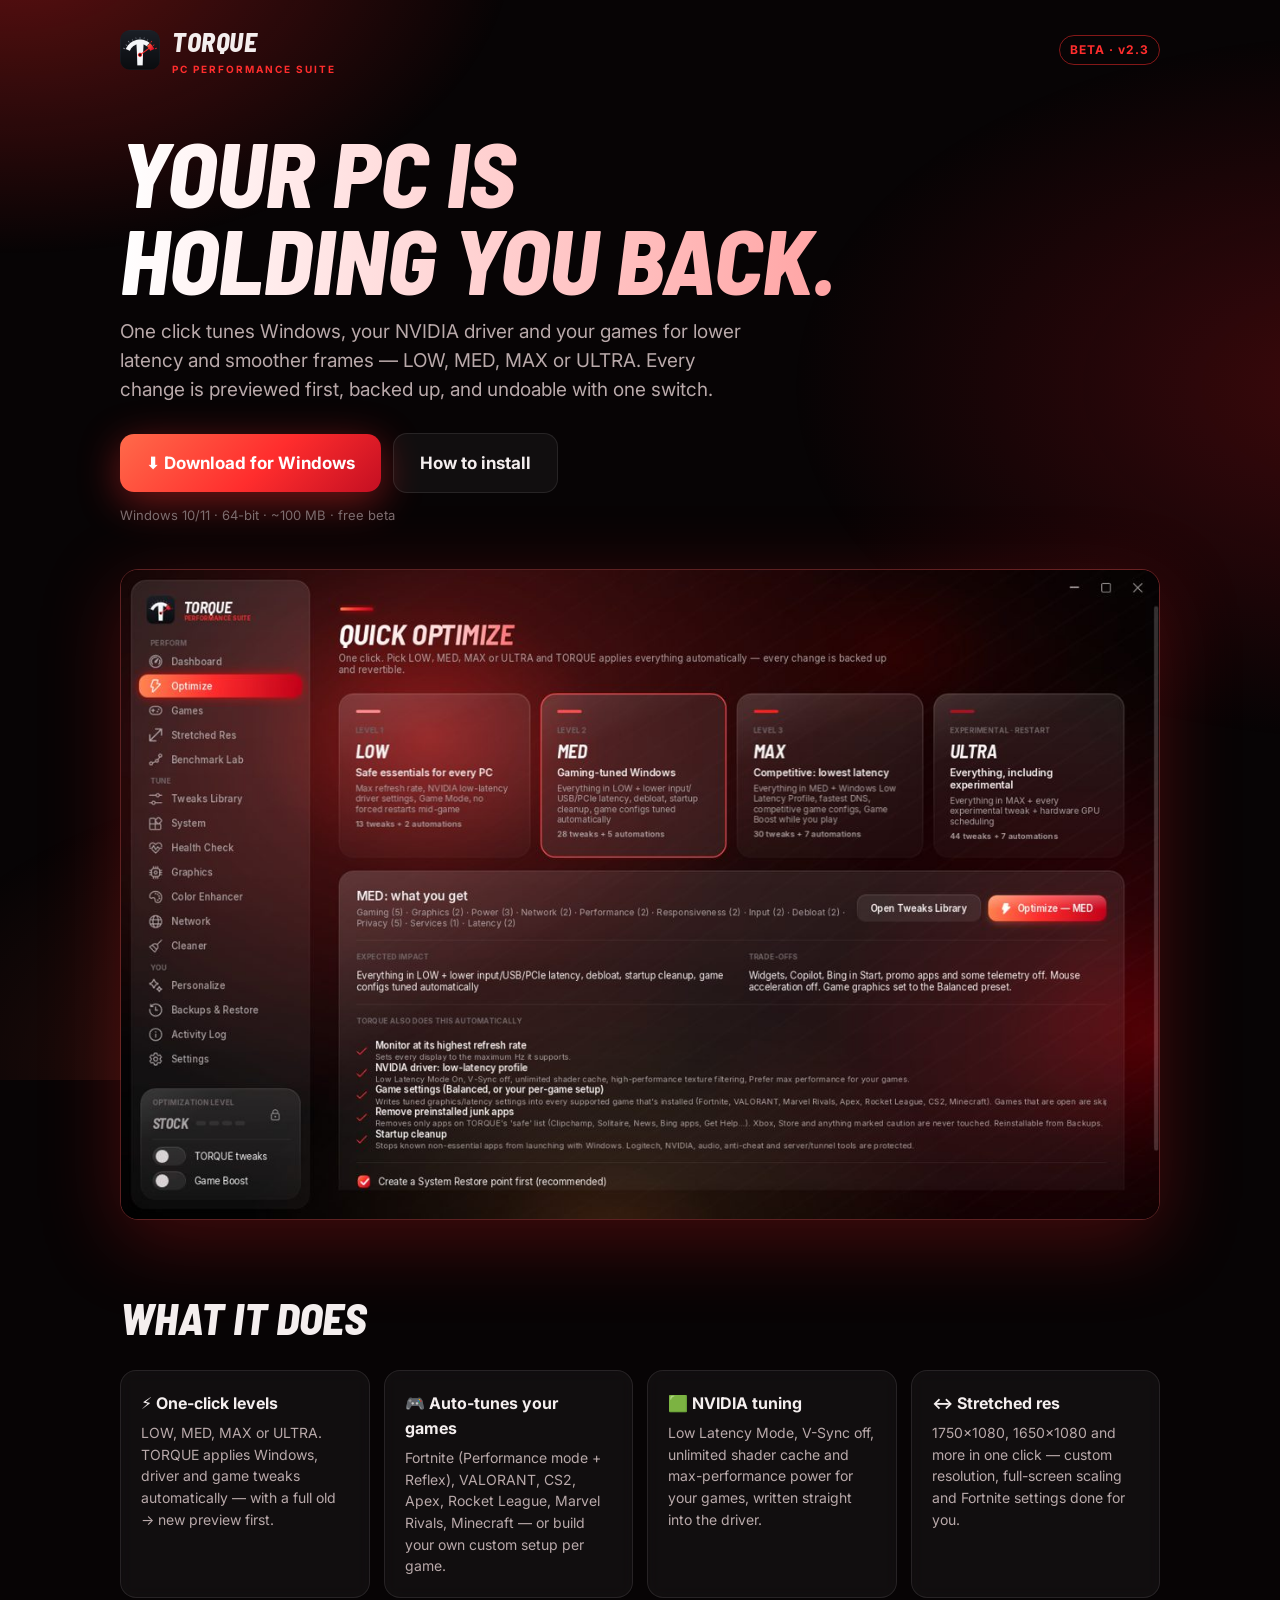
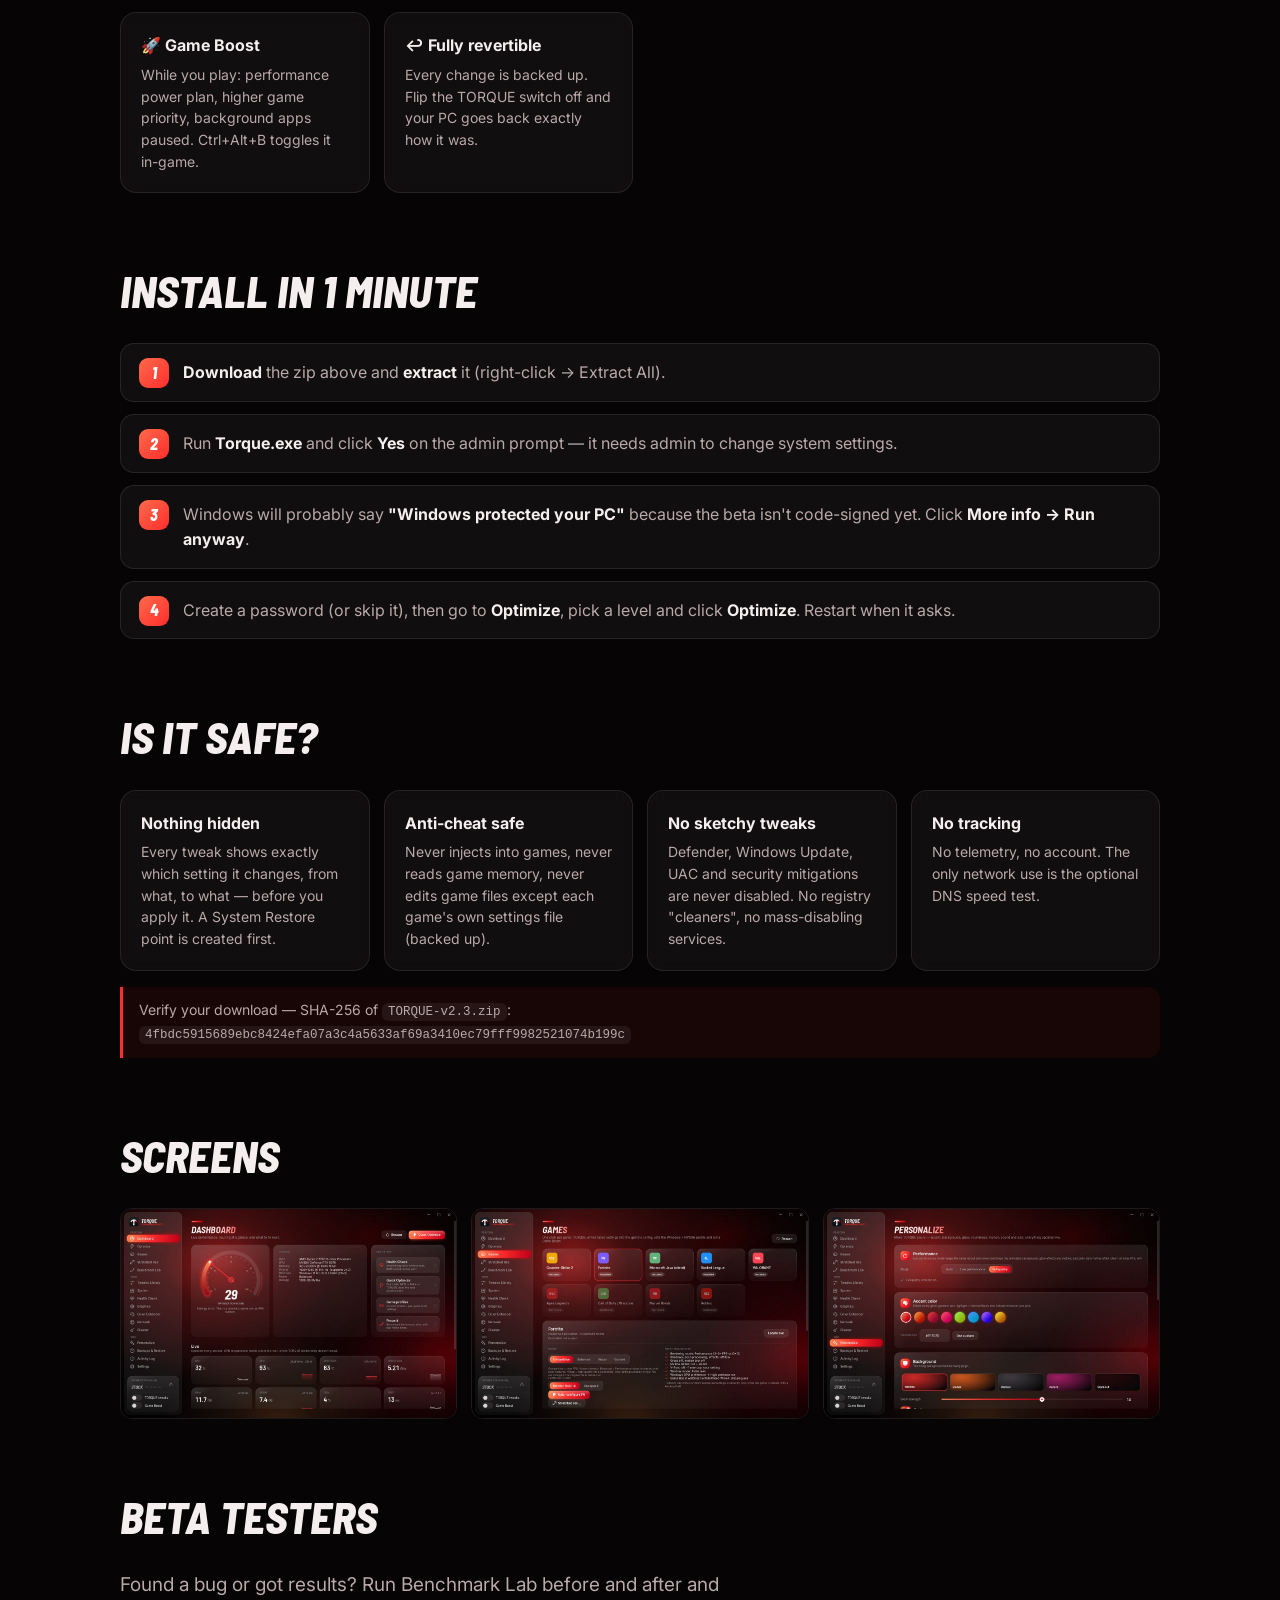
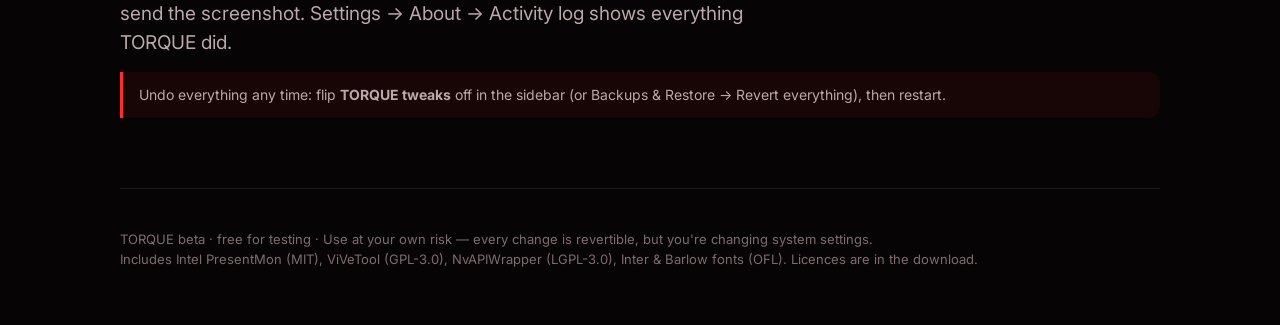
==== index.html @ bd41d0b1 "Download page for TORQUE beta v2.3 Co-Authored-By: Claude Opus 5.5 <noreply@anthropic.com> Claude-Se" ====
<!doctype html>
<html lang="en">
<head>
<meta charset="utf-8">
<meta name="viewport" content="width=device-width, initial-scale=1">
<title>TORQUE — PC Performance Suite (Beta)</title>
<meta name="description" content="One-click Windows, NVIDIA and in-game tuning for lower latency and smoother frames. Every change is previewed, backed up and revertible.">
<meta property="og:title" content="TORQUE — PC Performance Suite (Beta)">
<meta property="og:description" content="One click: LOW / MED / MAX / ULTRA. Auto-tunes Windows, NVIDIA and your games. Every change revertible.">
<meta property="og:image" content="img/02-optimize.jpg">
<link rel="icon" href="img/logo.png">
<link rel="preconnect" href="https://fonts.googleapis.com">
<link href="https://fonts.googleapis.com/css2?family=Barlow+Semi+Condensed:ital,wght@1,700;1,800&family=Inter:wght@400;500;600;700&display=swap" rel="stylesheet">
<style>
  :root{
    --bg:#070405; --panel:rgba(255,255,255,.045); --line:rgba(255,255,255,.09);
    --text:#f4eeee; --dim:#b9a9aa; --faint:#7d6c6e; --red:#ff2d2d; --red2:#ff6a4a; --good:#46d38a;
  }
  *{box-sizing:border-box}
  html,body{margin:0}
  body{background:var(--bg);color:var(--text);font-family:Inter,system-ui,sans-serif;line-height:1.55;overflow-x:hidden}
  body::before{content:"";position:fixed;inset:-20%;z-index:-1;pointer-events:none;
    background:radial-gradient(40% 35% at 15% 10%,rgba(255,40,40,.35),transparent 70%),
               radial-gradient(45% 40% at 90% 45%,rgba(200,20,30,.28),transparent 70%),
               radial-gradient(40% 35% at 35% 100%,rgba(255,90,60,.18),transparent 70%);}
  .wrap{max-width:1080px;margin:0 auto;padding:0 20px}
  header{display:flex;align-items:center;gap:12px;padding:22px 0}
  header img{width:40px;height:40px;border-radius:10px}
  .brand{font-family:"Barlow Semi Condensed";font-style:italic;font-weight:800;font-size:26px;letter-spacing:.5px}
  .brand small{display:block;font-family:Inter;font-style:normal;font-weight:700;font-size:10px;letter-spacing:2px;color:var(--red)}
  .beta{margin-left:auto;font-size:12px;font-weight:700;letter-spacing:1px;color:var(--red);border:1px solid rgba(255,45,45,.5);padding:5px 10px;border-radius:20px}
  h1{font-family:"Barlow Semi Condensed";font-style:italic;font-weight:800;font-size:clamp(44px,9vw,92px);line-height:.95;margin:28px 0 14px;text-transform:uppercase;
     background:linear-gradient(90deg,#fff 0%,#ff7a7a 100%);-webkit-background-clip:text;background-clip:text;color:transparent}
  .lead{font-size:clamp(16px,2.4vw,19px);color:var(--dim);max-width:640px;margin:0 0 28px}
  .cta{display:flex;flex-wrap:wrap;gap:12px;align-items:center}
  .btn{display:inline-flex;align-items:center;gap:10px;text-decoration:none;font-weight:700;border-radius:14px;padding:16px 26px;font-size:17px;transition:transform .15s,box-shadow .15s}
  .btn.primary{color:#fff;background:linear-gradient(135deg,var(--red2),var(--red) 55%,#c40f22);box-shadow:0 10px 40px rgba(255,45,45,.45)}
  .btn.primary:hover{transform:translateY(-2px);box-shadow:0 14px 50px rgba(255,45,45,.6)}
  .btn.ghost{color:var(--text);background:var(--panel);border:1px solid var(--line)}
  .meta{font-size:13px;color:var(--faint);margin-top:12px}
  .shot{margin:44px 0 10px;border-radius:18px;overflow:hidden;border:1px solid rgba(255,90,90,.35);box-shadow:0 20px 80px rgba(255,30,30,.25)}
  .shot img{display:block;width:100%;height:auto}
  section{margin:64px 0}
  h2{font-family:"Barlow Semi Condensed";font-style:italic;font-weight:800;font-size:clamp(30px,5vw,44px);text-transform:uppercase;margin:0 0 18px}
  .grid{display:grid;grid-template-columns:repeat(auto-fit,minmax(240px,1fr));gap:14px}
  .card{background:var(--panel);border:1px solid var(--line);border-radius:16px;padding:20px;backdrop-filter:blur(8px)}
  .card h3{margin:0 0 6px;font-size:16px}
  .card p{margin:0;color:var(--dim);font-size:14px}
  .steps{counter-reset:s;list-style:none;padding:0;margin:0;display:grid;gap:12px}
  .steps li{counter-increment:s;background:var(--panel);border:1px solid var(--line);border-radius:14px;padding:16px 18px 16px 62px;position:relative;color:var(--dim)}
  .steps li b{color:var(--text)}
  .steps li::before{content:counter(s);position:absolute;left:18px;top:14px;width:30px;height:30px;border-radius:9px;display:grid;place-items:center;
    font-family:"Barlow Semi Condensed";font-style:italic;font-weight:800;color:#fff;background:linear-gradient(135deg,var(--red2),var(--red))}
  .gallery{display:grid;grid-template-columns:repeat(auto-fit,minmax(300px,1fr));gap:14px}
  .gallery img{width:100%;border-radius:12px;border:1px solid var(--line);display:block}
  code{font-family:ui-monospace,Consolas,monospace;font-size:12.5px;background:rgba(255,255,255,.06);padding:2px 6px;border-radius:6px;word-break:break-all}
  .note{border-left:3px solid var(--red);padding:12px 16px;background:rgba(255,45,45,.07);border-radius:0 12px 12px 0;color:var(--dim);font-size:14px}
  footer{color:var(--faint);font-size:13px;padding:40px 0 60px;border-top:1px solid var(--line);margin-top:70px}
  footer a{color:var(--dim)}
  @media (max-width:560px){.btn{width:100%;justify-content:center}.beta{display:none}}
</style>
</head>
<body>
<div class="wrap">
  <header>
    <img src="img/logo.png" alt="">
    <div class="brand">TORQUE<small>PC PERFORMANCE SUITE</small></div>
    <span class="beta">BETA · v2.3</span>
  </header>

  <h1>Your PC is<br>holding you back.</h1>
  <p class="lead">One click tunes Windows, your NVIDIA driver and your games for lower latency and smoother frames — LOW, MED, MAX or ULTRA. Every change is previewed first, backed up, and undoable with one switch.</p>
  <div class="cta">
    <a class="btn primary" href="https://github.com/emaccessories/torque/releases/latest/download/TORQUE-v2.3.zip">⬇ Download for Windows</a>
    <a class="btn ghost" href="#install">How to install</a>
  </div>
  <div class="meta">Windows 10/11 · 64-bit · ~100 MB · free beta</div>

  <div class="shot"><img src="img/02-optimize.jpg" alt="TORQUE Quick Optimize screen with LOW, MED, MAX and ULTRA levels"></div>

  <section>
    <h2>What it does</h2>
    <div class="grid">
      <div class="card"><h3>⚡ One-click levels</h3><p>LOW, MED, MAX or ULTRA. TORQUE applies Windows, driver and game tweaks automatically — with a full old → new preview first.</p></div>
      <div class="card"><h3>🎮 Auto-tunes your games</h3><p>Fortnite (Performance mode + Reflex), VALORANT, CS2, Apex, Rocket League, Marvel Rivals, Minecraft — or build your own custom setup per game.</p></div>
      <div class="card"><h3>🟩 NVIDIA tuning</h3><p>Low Latency Mode, V-Sync off, unlimited shader cache and max-performance power for your games, written straight into the driver.</p></div>
      <div class="card"><h3>↔ Stretched res</h3><p>1750×1080, 1650×1080 and more in one click — custom resolution, full-screen scaling and Fortnite settings done for you.</p></div>
      <div class="card"><h3>🚀 Game Boost</h3><p>While you play: performance power plan, higher game priority, background apps paused. Ctrl+Alt+B toggles it in-game.</p></div>
      <div class="card"><h3>↩ Fully revertible</h3><p>Every change is backed up. Flip the TORQUE switch off and your PC goes back exactly how it was.</p></div>
    </div>
  </section>

  <section id="install">
    <h2>Install in 1 minute</h2>
    <ol class="steps">
      <li><b>Download</b> the zip above and <b>extract</b> it (right-click → Extract All).</li>
      <li>Run <b>Torque.exe</b> and click <b>Yes</b> on the admin prompt — it needs admin to change system settings.</li>
      <li>Windows will probably say <b>"Windows protected your PC"</b> because the beta isn't code-signed yet. Click <b>More info → Run anyway</b>.</li>
      <li>Create a password (or skip it), then go to <b>Optimize</b>, pick a level and click <b>Optimize</b>. Restart when it asks.</li>
    </ol>
  </section>

  <section>
    <h2>Is it safe?</h2>
    <div class="grid">
      <div class="card"><h3>Nothing hidden</h3><p>Every tweak shows exactly which setting it changes, from what, to what — before you apply it. A System Restore point is created first.</p></div>
      <div class="card"><h3>Anti-cheat safe</h3><p>Never injects into games, never reads game memory, never edits game files except each game's own settings file (backed up).</p></div>
      <div class="card"><h3>No sketchy tweaks</h3><p>Defender, Windows Update, UAC and security mitigations are never disabled. No registry "cleaners", no mass-disabling services.</p></div>
      <div class="card"><h3>No tracking</h3><p>No telemetry, no account. The only network use is the optional DNS speed test.</p></div>
    </div>
    <p class="note" style="margin-top:16px">Verify your download — SHA-256 of <code>TORQUE-v2.3.zip</code>:<br><code>4fbdc5915689ebc8424efa07a3c4a5633af69a3410ec79fff9982521074b199c</code></p>
  </section>

  <section>
    <h2>Screens</h2>
    <div class="gallery">
      <img src="img/01-dashboard.jpg" alt="Dashboard with live stats" loading="lazy">
      <img src="img/03-games.jpg" alt="Games auto-configure" loading="lazy">
      <img src="img/06-personalize.jpg" alt="Personalize: colors, backgrounds, sounds" loading="lazy">
    </div>
  </section>

  <section>
    <h2>Beta testers</h2>
    <p class="lead" style="margin-bottom:14px">Found a bug or got results? Run Benchmark Lab before and after and send the screenshot. Settings → About → Activity log shows everything TORQUE did.</p>
    <p class="note">Undo everything any time: flip <b>TORQUE tweaks</b> off in the sidebar (or Backups &amp; Restore → Revert everything), then restart.</p>
  </section>

  <footer>
    TORQUE beta · free for testing · Use at your own risk — every change is revertible, but you're changing system settings.<br>
    Includes Intel PresentMon (MIT), ViVeTool (GPL-3.0), NvAPIWrapper (LGPL-3.0), Inter &amp; Barlow fonts (OFL). Licences are in the download.
  </footer>
</div>
</body>
</html>
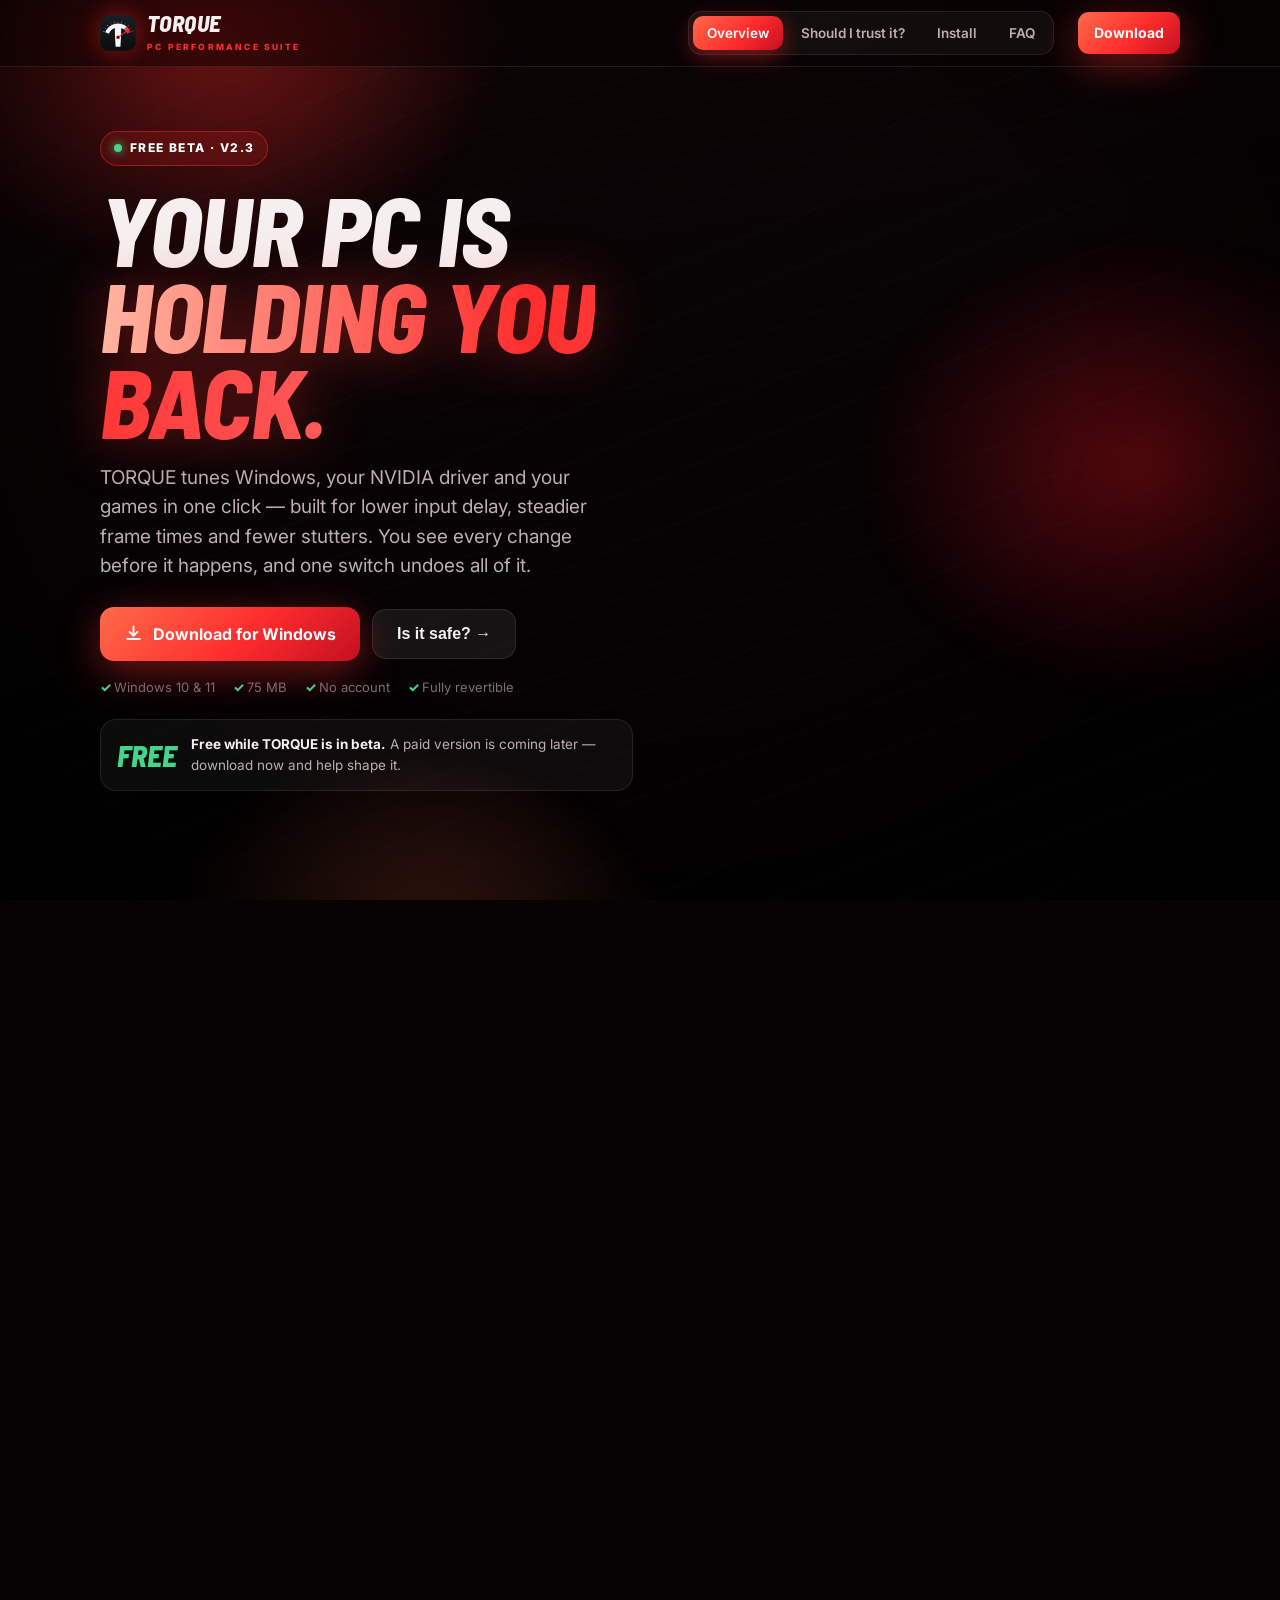
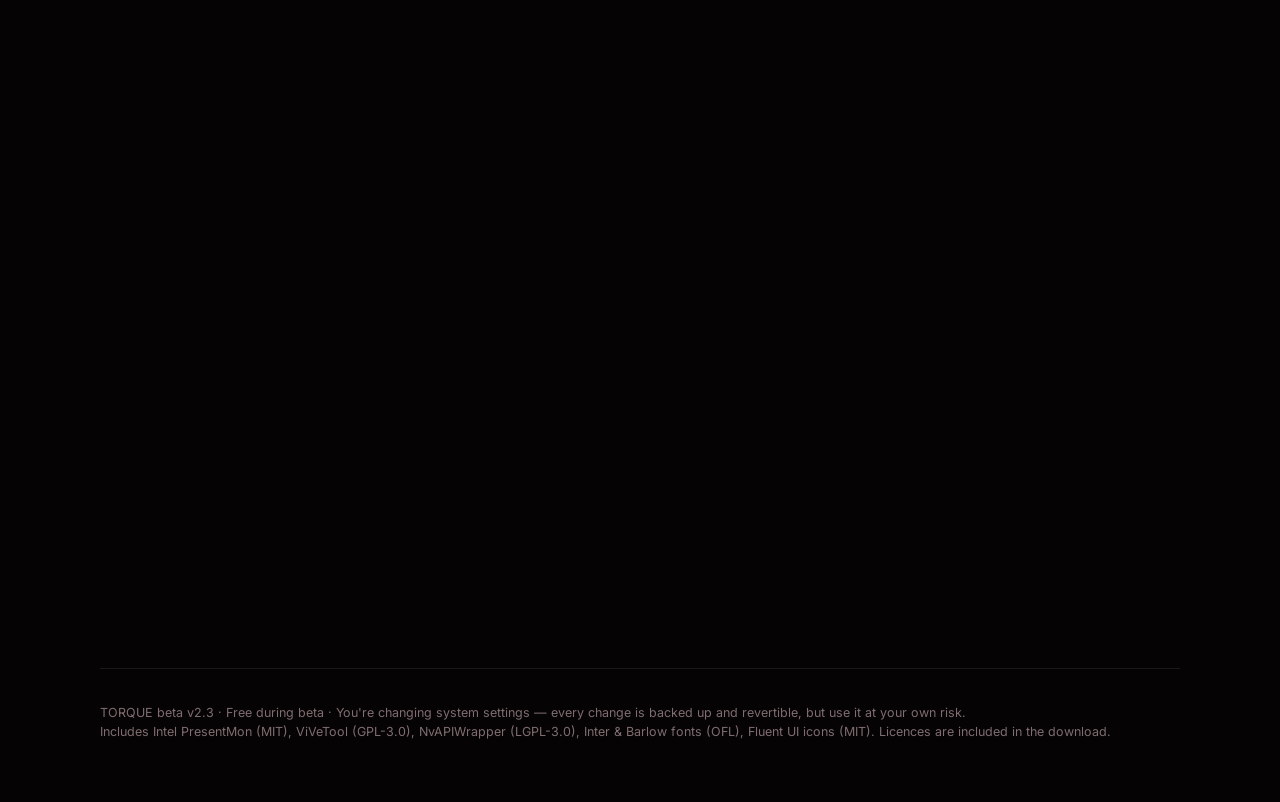
==== commit 93d29c47: "Redesigned download page + TORQUE v2.3 beta download Co-Authored-By: Claude Opus 5.5 <noreply@anthro" ====
--- a/index.html
+++ b/index.html
@@ -3,133 +3,387 @@
 <head>
 <meta charset="utf-8">
 <meta name="viewport" content="width=device-width, initial-scale=1">
-<title>TORQUE — PC Performance Suite (Beta)</title>
-<meta name="description" content="One-click Windows, NVIDIA and in-game tuning for lower latency and smoother frames. Every change is previewed, backed up and revertible.">
-<meta property="og:title" content="TORQUE — PC Performance Suite (Beta)">
+<title>TORQUE — PC Performance Suite</title>
+<meta name="description" content="One click tunes Windows, your NVIDIA driver and your games for lower latency and smoother frames. Free during beta. Every change is revertible.">
+<meta property="og:title" content="TORQUE — PC Performance Suite (free beta)">
 <meta property="og:description" content="One click: LOW / MED / MAX / ULTRA. Auto-tunes Windows, NVIDIA and your games. Every change revertible.">
 <meta property="og:image" content="img/02-optimize.jpg">
+<meta name="theme-color" content="#0b0506">
 <link rel="icon" href="img/logo.png">
 <link rel="preconnect" href="https://fonts.googleapis.com">
-<link href="https://fonts.googleapis.com/css2?family=Barlow+Semi+Condensed:ital,wght@1,700;1,800&family=Inter:wght@400;500;600;700&display=swap" rel="stylesheet">
+<link href="https://fonts.googleapis.com/css2?family=Barlow+Semi+Condensed:ital,wght@1,600;1,700;1,800&family=Inter:wght@400;500;600;700;800&display=swap" rel="stylesheet">
 <style>
-  :root{
-    --bg:#070405; --panel:rgba(255,255,255,.045); --line:rgba(255,255,255,.09);
-    --text:#f4eeee; --dim:#b9a9aa; --faint:#7d6c6e; --red:#ff2d2d; --red2:#ff6a4a; --good:#46d38a;
-  }
-  *{box-sizing:border-box}
-  html,body{margin:0}
-  body{background:var(--bg);color:var(--text);font-family:Inter,system-ui,sans-serif;line-height:1.55;overflow-x:hidden}
-  body::before{content:"";position:fixed;inset:-20%;z-index:-1;pointer-events:none;
-    background:radial-gradient(40% 35% at 15% 10%,rgba(255,40,40,.35),transparent 70%),
-               radial-gradient(45% 40% at 90% 45%,rgba(200,20,30,.28),transparent 70%),
-               radial-gradient(40% 35% at 35% 100%,rgba(255,90,60,.18),transparent 70%);}
-  .wrap{max-width:1080px;margin:0 auto;padding:0 20px}
-  header{display:flex;align-items:center;gap:12px;padding:22px 0}
-  header img{width:40px;height:40px;border-radius:10px}
-  .brand{font-family:"Barlow Semi Condensed";font-style:italic;font-weight:800;font-size:26px;letter-spacing:.5px}
-  .brand small{display:block;font-family:Inter;font-style:normal;font-weight:700;font-size:10px;letter-spacing:2px;color:var(--red)}
-  .beta{margin-left:auto;font-size:12px;font-weight:700;letter-spacing:1px;color:var(--red);border:1px solid rgba(255,45,45,.5);padding:5px 10px;border-radius:20px}
-  h1{font-family:"Barlow Semi Condensed";font-style:italic;font-weight:800;font-size:clamp(44px,9vw,92px);line-height:.95;margin:28px 0 14px;text-transform:uppercase;
-     background:linear-gradient(90deg,#fff 0%,#ff7a7a 100%);-webkit-background-clip:text;background-clip:text;color:transparent}
-  .lead{font-size:clamp(16px,2.4vw,19px);color:var(--dim);max-width:640px;margin:0 0 28px}
-  .cta{display:flex;flex-wrap:wrap;gap:12px;align-items:center}
-  .btn{display:inline-flex;align-items:center;gap:10px;text-decoration:none;font-weight:700;border-radius:14px;padding:16px 26px;font-size:17px;transition:transform .15s,box-shadow .15s}
-  .btn.primary{color:#fff;background:linear-gradient(135deg,var(--red2),var(--red) 55%,#c40f22);box-shadow:0 10px 40px rgba(255,45,45,.45)}
-  .btn.primary:hover{transform:translateY(-2px);box-shadow:0 14px 50px rgba(255,45,45,.6)}
-  .btn.ghost{color:var(--text);background:var(--panel);border:1px solid var(--line)}
-  .meta{font-size:13px;color:var(--faint);margin-top:12px}
-  .shot{margin:44px 0 10px;border-radius:18px;overflow:hidden;border:1px solid rgba(255,90,90,.35);box-shadow:0 20px 80px rgba(255,30,30,.25)}
-  .shot img{display:block;width:100%;height:auto}
-  section{margin:64px 0}
-  h2{font-family:"Barlow Semi Condensed";font-style:italic;font-weight:800;font-size:clamp(30px,5vw,44px);text-transform:uppercase;margin:0 0 18px}
-  .grid{display:grid;grid-template-columns:repeat(auto-fit,minmax(240px,1fr));gap:14px}
-  .card{background:var(--panel);border:1px solid var(--line);border-radius:16px;padding:20px;backdrop-filter:blur(8px)}
-  .card h3{margin:0 0 6px;font-size:16px}
-  .card p{margin:0;color:var(--dim);font-size:14px}
-  .steps{counter-reset:s;list-style:none;padding:0;margin:0;display:grid;gap:12px}
-  .steps li{counter-increment:s;background:var(--panel);border:1px solid var(--line);border-radius:14px;padding:16px 18px 16px 62px;position:relative;color:var(--dim)}
-  .steps li b{color:var(--text)}
-  .steps li::before{content:counter(s);position:absolute;left:18px;top:14px;width:30px;height:30px;border-radius:9px;display:grid;place-items:center;
-    font-family:"Barlow Semi Condensed";font-style:italic;font-weight:800;color:#fff;background:linear-gradient(135deg,var(--red2),var(--red))}
-  .gallery{display:grid;grid-template-columns:repeat(auto-fit,minmax(300px,1fr));gap:14px}
-  .gallery img{width:100%;border-radius:12px;border:1px solid var(--line);display:block}
-  code{font-family:ui-monospace,Consolas,monospace;font-size:12.5px;background:rgba(255,255,255,.06);padding:2px 6px;border-radius:6px;word-break:break-all}
-  .note{border-left:3px solid var(--red);padding:12px 16px;background:rgba(255,45,45,.07);border-radius:0 12px 12px 0;color:var(--dim);font-size:14px}
-  footer{color:var(--faint);font-size:13px;padding:40px 0 60px;border-top:1px solid var(--line);margin-top:70px}
-  footer a{color:var(--dim)}
-  @media (max-width:560px){.btn{width:100%;justify-content:center}.beta{display:none}}
+:root{
+  --bg:#060304; --glass:rgba(255,255,255,.045); --glass2:rgba(255,255,255,.07); --line:rgba(255,255,255,.09); --line2:rgba(255,90,90,.35);
+  --text:#f6efef; --dim:#bfaeaf; --faint:#7f6d6f; --red:#ff2d2d; --red2:#ff6a4a; --red3:#c40f22; --good:#46d38a; --warn:#ffb020;
+  --r:22px;
+}
+*{box-sizing:border-box}
+html{scroll-behavior:smooth}
+body{margin:0;background:var(--bg);color:var(--text);font-family:Inter,system-ui,sans-serif;line-height:1.55;overflow-x:hidden;min-height:100vh}
+/* ---------- living background (same idea as the launcher) ---------- */
+.bg{position:fixed;inset:0;z-index:-2;overflow:hidden;background:linear-gradient(170deg,#0d0506 0%,#040203 70%)}
+.blob{position:absolute;border-radius:50%;filter:blur(10px);opacity:.9;will-change:transform}
+.b1{width:70vmax;height:55vmax;left:-20vmax;top:-25vmax;background:radial-gradient(closest-side,rgba(255,45,45,.55),rgba(255,45,45,.18) 45%,transparent 70%);animation:d1 26s ease-in-out infinite alternate}
+.b2{width:65vmax;height:52vmax;right:-22vmax;top:15vh;background:radial-gradient(closest-side,rgba(160,14,24,.6),rgba(160,14,24,.2) 45%,transparent 70%);animation:d2 34s ease-in-out infinite alternate}
+.b3{width:55vmax;height:44vmax;left:5vw;bottom:-25vmax;background:radial-gradient(closest-side,rgba(255,110,70,.32),transparent 70%);animation:d3 30s ease-in-out infinite alternate}
+@keyframes d1{to{transform:translate(9vmax,6vmax)}} @keyframes d2{to{transform:translate(-10vmax,-7vmax)}} @keyframes d3{to{transform:translate(8vmax,-6vmax)}}
+.lines{position:fixed;inset:0;z-index:-1;pointer-events:none;opacity:.5;
+  background:repeating-linear-gradient(-22deg,transparent 0 46px,rgba(255,255,255,.028) 46px 48px)}
+.vig{position:fixed;inset:0;z-index:-1;pointer-events:none;background:radial-gradient(ellipse at 50% 40%,transparent 50%,rgba(0,0,0,.75) 100%)}
+canvas#embers{position:fixed;inset:0;z-index:-1;pointer-events:none}
+@media (prefers-reduced-motion:reduce){.blob{animation:none}canvas#embers{display:none}}
+
+.wrap{max-width:1120px;margin:0 auto;padding:0 20px}
+/* ---------- nav ---------- */
+nav{position:sticky;top:0;z-index:10;backdrop-filter:blur(18px) saturate(140%);-webkit-backdrop-filter:blur(18px) saturate(140%);
+  background:rgba(8,4,5,.55);border-bottom:1px solid var(--line)}
+nav .wrap{display:flex;align-items:center;gap:14px;height:66px}
+.brand{display:flex;align-items:center;gap:11px;text-decoration:none;color:var(--text)}
+.brand img{width:36px;height:36px;border-radius:9px;box-shadow:0 0 24px rgba(255,45,45,.45)}
+.brand b{font-family:"Barlow Semi Condensed";font-style:italic;font-weight:800;font-size:23px;letter-spacing:.4px;line-height:1}
+.brand small{display:block;font-size:8.5px;font-weight:800;letter-spacing:2.2px;color:var(--red);margin-top:2px}
+.tabs{display:flex;gap:4px;margin-left:auto;background:var(--glass);border:1px solid var(--line);border-radius:14px;padding:4px}
+.tab{appearance:none;border:0;background:transparent;color:var(--dim);font:600 13.5px Inter;padding:9px 14px;border-radius:10px;cursor:pointer;transition:.2s}
+.tab:hover{color:var(--text)}
+.tab.on{color:#fff;background:linear-gradient(135deg,var(--red2),var(--red) 55%,var(--red3));box-shadow:0 6px 22px rgba(255,45,45,.45)}
+.navdl{margin-left:10px}
+.tab .short{display:none}
+/* ---------- buttons ---------- */
+.btn{display:inline-flex;align-items:center;gap:10px;text-decoration:none;font-weight:700;border-radius:14px;padding:15px 24px;font-size:16px;cursor:pointer;border:0;transition:transform .15s,box-shadow .2s,background .2s;position:relative;overflow:hidden}
+.btn svg{width:19px;height:19px}
+.btn.primary{color:#fff;background:linear-gradient(135deg,var(--red2),var(--red) 55%,var(--red3));box-shadow:0 10px 40px rgba(255,45,45,.45)}
+.btn.primary::after{content:"";position:absolute;inset:0;background:linear-gradient(110deg,transparent 30%,rgba(255,255,255,.35) 50%,transparent 70%);transform:translateX(-120%);animation:sheen 3.2s ease-in-out infinite}
+@keyframes sheen{60%,100%{transform:translateX(120%)}}
+.btn.primary:hover{transform:translateY(-2px) scale(1.02);box-shadow:0 16px 54px rgba(255,45,45,.62)}
+.btn.ghost{color:var(--text);background:var(--glass2);border:1px solid var(--line)}
+.btn.ghost:hover{border-color:var(--line2);transform:translateY(-1px)}
+.btn.sm{padding:10px 16px;font-size:14px;border-radius:11px}
+/* ---------- hero ---------- */
+.hero{display:grid;grid-template-columns:1.05fr 1fr;gap:40px;align-items:center;padding:64px 0 30px}
+.pill{display:inline-flex;align-items:center;gap:8px;font-size:12px;font-weight:800;letter-spacing:1.4px;color:#fff;background:rgba(255,45,45,.14);border:1px solid rgba(255,45,45,.45);padding:7px 13px;border-radius:30px;text-transform:uppercase}
+.pill i{width:8px;height:8px;border-radius:50%;background:var(--good);box-shadow:0 0 10px var(--good);animation:blink 1.6s infinite}
+@keyframes blink{50%{opacity:.35}}
+h1{font-family:"Barlow Semi Condensed";font-style:italic;font-weight:800;font-size:clamp(50px,7.6vw,96px);line-height:.9;margin:20px 0 18px;text-transform:uppercase;letter-spacing:-.5px}
+h1 .grad{background:linear-gradient(90deg,#ffb4a0,#ff2d2d 60%,#ff5a5a);-webkit-background-clip:text;background-clip:text;color:transparent;filter:drop-shadow(0 0 28px rgba(255,45,45,.45))}
+.lead{font-size:clamp(16px,1.9vw,19px);color:var(--dim);max-width:560px;margin:0 0 26px}
+.cta{display:flex;flex-wrap:wrap;gap:12px;align-items:center}
+.meta{display:flex;flex-wrap:wrap;gap:8px 18px;font-size:13px;color:var(--faint);margin-top:16px}
+.meta span::before{content:"✓ ";color:var(--good);font-weight:800}
+.price{margin-top:22px;display:flex;gap:14px;align-items:center;background:var(--glass);border:1px solid var(--line);border-radius:16px;padding:14px 16px;max-width:560px}
+.price b{font-family:"Barlow Semi Condensed";font-style:italic;font-weight:800;font-size:30px;line-height:1;color:var(--good)}
+.price p{margin:0;font-size:13.5px;color:var(--dim)}
+.screen{position:relative;border-radius:20px;padding:10px;background:linear-gradient(160deg,rgba(255,90,90,.35),rgba(255,255,255,.05) 40%,rgba(255,45,45,.25));
+  box-shadow:0 30px 90px rgba(255,30,30,.3),0 0 0 1px rgba(255,255,255,.05) inset;transform:perspective(1200px) rotateY(-9deg) rotateX(4deg);transition:transform .6s}
+.screen:hover{transform:perspective(1200px) rotateY(-3deg) rotateX(1deg)}
+.screen img{display:block;width:100%;border-radius:13px}
+.screen img.glowlogo{position:absolute;width:78px;height:78px;border-radius:18px}
+.glowlogo{position:absolute;left:-26px;top:-26px;width:78px;height:78px;border-radius:18px;box-shadow:0 0 50px rgba(255,45,45,.7);animation:pulse 2.6s ease-in-out infinite}
+@keyframes pulse{50%{box-shadow:0 0 80px rgba(255,45,45,.95)}}
+/* ---------- sections ---------- */
+.panel{display:none;animation:in .45s ease}
+.panel.on{display:block}
+@keyframes in{from{opacity:0;transform:translateY(14px)}}
+section{margin:56px 0}
+h2{font-family:"Barlow Semi Condensed";font-style:italic;font-weight:800;font-size:clamp(32px,4.6vw,50px);text-transform:uppercase;margin:0 0 8px;line-height:1}
+h2 .grad{background:linear-gradient(90deg,#fff,#ff6a6a);-webkit-background-clip:text;background-clip:text;color:transparent}
+.sub{color:var(--dim);margin:0 0 22px;max-width:720px}
+.bar{width:44px;height:4px;border-radius:3px;background:linear-gradient(90deg,var(--red2),var(--red));box-shadow:0 0 14px rgba(255,45,45,.7);margin-bottom:14px}
+.grid{display:grid;grid-template-columns:repeat(auto-fit,minmax(250px,1fr));gap:14px}
+.card{position:relative;background:linear-gradient(160deg,rgba(255,255,255,.07),rgba(255,255,255,.025));border:1px solid var(--line);border-radius:var(--r);padding:22px;
+  backdrop-filter:blur(14px);-webkit-backdrop-filter:blur(14px);transition:transform .25s,border-color .25s,box-shadow .25s}
+.card:hover{transform:translateY(-4px);border-color:var(--line2);box-shadow:0 14px 44px rgba(255,40,40,.2)}
+.card h3{margin:12px 0 6px;font-size:16.5px}
+.card p{margin:0;color:var(--dim);font-size:14px}
+.ico{width:44px;height:44px;border-radius:13px;display:grid;place-items:center;background:linear-gradient(135deg,var(--red2),var(--red) 55%,var(--red3));box-shadow:0 8px 24px rgba(255,45,45,.45)}
+.ico svg{width:22px;height:22px;stroke:#fff;fill:none;stroke-width:2;stroke-linecap:round;stroke-linejoin:round}
+.levels{display:grid;grid-template-columns:repeat(4,1fr);gap:12px}
+.lvl{border-radius:18px;padding:18px;background:var(--glass);border:1px solid var(--line)}
+.lvl em{font-family:"Barlow Semi Condensed";font-style:italic;font-weight:800;font-size:30px}
+.lvl .bars{display:flex;gap:4px;margin:6px 0 10px}.lvl .bars i{width:16px;height:5px;border-radius:3px;background:rgba(255,255,255,.12)}
+.lvl .bars i.f{background:linear-gradient(90deg,var(--red2),var(--red))}
+.lvl p{margin:0;font-size:13px;color:var(--dim)}
+.lvl.ultra{border-color:rgba(255,45,45,.45);background:rgba(255,45,45,.08)}
+.gallery{display:grid;grid-template-columns:repeat(auto-fit,minmax(300px,1fr));gap:14px}
+.gallery img{width:100%;border-radius:14px;border:1px solid var(--line);display:block;transition:transform .3s}
+.gallery img:hover{transform:scale(1.02)}
+/* trust */
+.verdict{display:grid;grid-template-columns:auto 1fr;gap:18px;align-items:center;padding:24px;border-radius:var(--r);background:linear-gradient(135deg,rgba(70,211,138,.14),rgba(255,255,255,.03));border:1px solid rgba(70,211,138,.35)}
+.verdict .big{font-family:"Barlow Semi Condensed";font-style:italic;font-weight:800;font-size:44px;color:var(--good);line-height:1}
+.two{display:grid;grid-template-columns:1fr 1fr;gap:14px}
+.list{list-style:none;padding:0;margin:0;display:grid;gap:9px}
+.list li{padding-left:28px;position:relative;color:var(--dim);font-size:14.5px}
+.list.yes li::before{content:"✓";position:absolute;left:0;color:var(--good);font-weight:800}
+.list.no li::before{content:"✕";position:absolute;left:0;color:var(--red);font-weight:800}
+.list b{color:var(--text)}
+.note{border-left:3px solid var(--red);padding:14px 18px;background:rgba(255,45,45,.07);border-radius:0 14px 14px 0;color:var(--dim);font-size:14px}
+code{font-family:ui-monospace,Consolas,monospace;font-size:12.5px;background:rgba(255,255,255,.07);padding:3px 7px;border-radius:7px;word-break:break-all;color:#ffd7d0}
+.hash{display:flex;flex-wrap:wrap;gap:10px;align-items:center;margin-top:10px}
+table{width:100%;border-collapse:collapse;font-size:13px}
+.tablewrap{border:1px solid var(--line);border-radius:18px;overflow:hidden;background:rgba(0,0,0,.25)}
+.tablescroll{max-height:520px;overflow:auto}
+th{position:sticky;top:0;background:#140809;text-align:left;font-size:11px;letter-spacing:1.4px;text-transform:uppercase;color:var(--faint);padding:12px 14px;border-bottom:1px solid var(--line)}
+td{padding:11px 14px;border-bottom:1px solid rgba(255,255,255,.05);vertical-align:top;color:var(--dim)}
+td b{display:block;color:var(--text);font-size:13.5px}
+td span{display:block;font-size:12px;color:var(--faint);margin-top:2px}
+.lv{font-style:normal;font-weight:800;font-size:11px;letter-spacing:1px;padding:3px 8px;border-radius:20px;background:rgba(255,255,255,.07)}
+.lv-low{color:#ffb0a8}.lv-med{color:#ff7d70}.lv-max{color:#ff4040}.lv-ultra{color:#fff;background:rgba(255,45,45,.35)}
+/* install */
+.steps{counter-reset:s;list-style:none;padding:0;margin:0;display:grid;gap:12px}
+.steps li{counter-increment:s;background:var(--glass);border:1px solid var(--line);border-radius:18px;padding:18px 20px 18px 74px;position:relative;color:var(--dim)}
+.steps li b{color:var(--text)}
+.steps li::before{content:counter(s);position:absolute;left:20px;top:16px;width:36px;height:36px;border-radius:11px;display:grid;place-items:center;
+  font-family:"Barlow Semi Condensed";font-style:italic;font-weight:800;font-size:20px;color:#fff;background:linear-gradient(135deg,var(--red2),var(--red));box-shadow:0 6px 20px rgba(255,45,45,.45)}
+.smartscreen{display:flex;gap:16px;align-items:center;flex-wrap:wrap;margin-top:6px}
+.fake{font-size:12.5px;border-radius:8px;background:#0b5394;color:#fff;padding:10px 14px;max-width:340px}
+.fake u{font-weight:700}
+details{background:var(--glass);border:1px solid var(--line);border-radius:16px;padding:0 18px;margin-bottom:10px;transition:border-color .2s}
+details[open]{border-color:var(--line2)}
+summary{cursor:pointer;list-style:none;padding:16px 0;font-weight:700;display:flex;justify-content:space-between;gap:10px}
+summary::after{content:"+";color:var(--red);font-size:20px;line-height:1}
+details[open] summary::after{content:"–"}
+details p{margin:0 0 16px;color:var(--dim);font-size:14.5px}
+footer{color:var(--faint);font-size:12.5px;padding:34px 0 60px;border-top:1px solid var(--line);margin-top:70px}
+/* reveal on scroll */
+.rv{opacity:0;transform:translateY(18px);transition:opacity .6s ease,transform .6s ease}
+.rv.vis{opacity:1;transform:none}
+@media (max-width:900px){
+  .hero{grid-template-columns:1fr;padding-top:36px}.screen{transform:none}.levels{grid-template-columns:1fr 1fr}.two{grid-template-columns:1fr}
+  .tabs{overflow-x:auto;max-width:calc(100vw - 150px)}.navdl{display:none}
+}
+@media (max-width:620px){.tab .long{display:none}.tab .short{display:inline}}
+@media (max-width:520px){.btn{width:100%;justify-content:center}.tab{padding:8px 10px;font-size:12.5px}.brand small{display:none}.levels{grid-template-columns:1fr}}
 </style>
 </head>
 <body>
+<div class="bg"><div class="blob b1"></div><div class="blob b2"></div><div class="blob b3"></div></div>
+<div class="lines"></div><canvas id="embers"></canvas><div class="vig"></div>
+
+<nav><div class="wrap">
+  <a class="brand" href="#overview" data-go="overview"><img src="img/logo.png" alt=""><div><b>TORQUE</b><small>PC PERFORMANCE SUITE</small></div></a>
+  <div class="tabs" role="tablist">
+    <button class="tab on" data-go="overview">Overview</button>
+    <button class="tab" data-go="trust"><span class="long">Should I trust it?</span><span class="short">Trust?</span></button>
+    <button class="tab" data-go="install">Install</button>
+    <button class="tab" data-go="faq">FAQ</button>
+  </div>
+  <a class="btn primary sm navdl" href="downloads/TORQUE-v2.3.zip" download>Download</a>
+</div></nav>
+
 <div class="wrap">
-  <header>
-    <img src="img/logo.png" alt="">
-    <div class="brand">TORQUE<small>PC PERFORMANCE SUITE</small></div>
-    <span class="beta">BETA · v2.3</span>
-  </header>
-
-  <h1>Your PC is<br>holding you back.</h1>
-  <p class="lead">One click tunes Windows, your NVIDIA driver and your games for lower latency and smoother frames — LOW, MED, MAX or ULTRA. Every change is previewed first, backed up, and undoable with one switch.</p>
-  <div class="cta">
-    <a class="btn primary" href="https://github.com/emaccessories/torque/releases/latest/download/TORQUE-v2.3.zip">⬇ Download for Windows</a>
-    <a class="btn ghost" href="#install">How to install</a>
+<!-- ======================= OVERVIEW ======================= -->
+<div class="panel on" id="p-overview">
+  <div class="hero">
+    <div>
+      <span class="pill"><i></i> Free beta · v2.3</span>
+      <h1>Your PC is<br><span class="grad">holding you back.</span></h1>
+      <p class="lead">TORQUE tunes Windows, your NVIDIA driver and your games in one click — built for lower input delay, steadier frame times and fewer stutters. You see every change before it happens, and one switch undoes all of it.</p>
+      <div class="cta">
+        <a class="btn primary" href="downloads/TORQUE-v2.3.zip" download><svg viewBox="0 0 24 24" fill="none" stroke="currentColor" stroke-width="2.4" stroke-linecap="round" stroke-linejoin="round"><path d="M12 3v12m0 0-5-5m5 5 5-5M4 19h16"/></svg>Download for Windows</a>
+        <button class="btn ghost" data-go="trust">Is it safe? →</button>
+      </div>
+      <div class="meta"><span>Windows 10 & 11</span><span>75 MB</span><span>No account</span><span>Fully revertible</span></div>
+      <div class="price"><b>FREE</b><p><strong style="color:var(--text)">Free while TORQUE is in beta.</strong> A paid version is coming later — download now and help shape it.</p></div>
+    </div>
+    <div class="screen rv"><img class="glowlogo" src="img/logo.png" alt=""><img src="img/02-optimize.jpg" alt="TORQUE Quick Optimize screen"></div>
   </div>
-  <div class="meta">Windows 10/11 · 64-bit · ~100 MB · free beta</div>
-
-  <div class="shot"><img src="img/02-optimize.jpg" alt="TORQUE Quick Optimize screen with LOW, MED, MAX and ULTRA levels"></div>
-
+
+  <section class="rv">
+    <div class="bar"></div><h2>One click. <span class="grad">Four levels.</span></h2>
+    <p class="sub">Pick how far to go. TORQUE previews every old → new value, then applies it all automatically.</p>
+    <div class="levels">
+      <div class="lvl"><em>LOW</em><div class="bars"><i class="f"></i><i></i><i></i><i></i></div><p>Safe essentials: max refresh rate, NVIDIA low-latency driver profile, Game Mode, no forced restarts.</p></div>
+      <div class="lvl"><em>MED</em><div class="bars"><i class="f"></i><i class="f"></i><i></i><i></i></div><p>+ USB / PCIe / CPU latency power settings, debloat, startup cleanup, tuned game configs.</p></div>
+      <div class="lvl"><em>MAX</em><div class="bars"><i class="f"></i><i class="f"></i><i class="f"></i><i></i></div><p>+ Windows Low Latency Profile, fastest DNS, competitive game configs, Game Boost.</p></div>
+      <div class="lvl ultra"><em>ULTRA</em><div class="bars"><i class="f"></i><i class="f"></i><i class="f"></i><i class="f"></i></div><p>+ every experimental tweak and GPU scheduling. Warning first, needs a restart.</p></div>
+    </div>
+  </section>
+
+  <section class="rv">
+    <div class="bar"></div><h2>What's <span class="grad">inside</span></h2>
+    <div class="grid">
+      <div class="card"><div class="ico"><svg viewBox="0 0 24 24"><rect x="2" y="7" width="20" height="12" rx="4"/><path d="M7 13h4M9 11v4M15.5 12.5h.01M18 14.5h.01"/></svg></div><h3>Auto-tunes your games</h3><p>Fortnite (Performance mode + Reflex), VALORANT, CS2, Apex, Rocket League, Marvel Rivals, Minecraft — or build a custom setup per game.</p></div>
+      <div class="card"><div class="ico"><svg viewBox="0 0 24 24"><rect x="4" y="4" width="16" height="16" rx="3"/><path d="M9 9h6v6H9zM9 1v3M15 1v3M9 20v3M15 20v3M20 9h3M20 15h3M1 9h3M1 15h3"/></svg></div><h3>NVIDIA driver tuning</h3><p>Low Latency Mode, V-Sync off, unlimited shader cache and max-performance power for your games — written straight into the driver.</p></div>
+      <div class="card"><div class="ico"><svg viewBox="0 0 24 24"><path d="M15 3h6v6M9 21H3v-6M21 3l-7 7M3 21l7-7"/></svg></div><h3>Stretched res in one click</h3><p>1750×1080, 1650×1080 and more. Creates the resolution, sets full-screen scaling and configures Fortnite for you.</p></div>
+      <div class="card"><div class="ico"><svg viewBox="0 0 24 24"><path d="M13 2 3 14h9l-1 8 10-12h-9l1-8z"/></svg></div><h3>Game Boost</h3><p>While you play: performance power plan, higher game priority, background apps paused. <b>Ctrl+Alt+B</b> toggles it in-game.</p></div>
+      <div class="card"><div class="ico"><svg viewBox="0 0 24 24"><path d="M3 3v18h18"/><path d="m7 15 4-4 3 3 6-6"/></svg></div><h3>Benchmark Lab</h3><p>Real frame-time capture (Intel PresentMon): average FPS, 1% and 0.1% lows, before vs after. Proof, not promises.</p></div>
+      <div class="card"><div class="ico"><svg viewBox="0 0 24 24"><path d="M3 12a9 9 0 1 0 3-6.7L3 8"/><path d="M3 3v5h5"/></svg></div><h3>Undo everything</h3><p>Every change is backed up. Flip the TORQUE switch off and your PC goes back exactly how it was.</p></div>
+    </div>
+  </section>
+
+  <section class="rv">
+    <div class="bar"></div><h2>Looks <span class="grad">the part</span></h2>
+    <p class="sub">Liquid-glass interface, live stats, sounds and a Personalize page — plus a Low Performance mode for older PCs and VMs.</p>
+    <div class="gallery"><img src="img/01-dashboard.jpg" alt="Dashboard" loading="lazy"><img src="img/03-games.jpg" alt="Games" loading="lazy"><img src="img/06-personalize.jpg" alt="Personalize" loading="lazy"></div>
+  </section>
+</div>
+
+<!-- ======================= TRUST ======================= -->
+<div class="panel" id="p-trust">
   <section>
-    <h2>What it does</h2>
+    <div class="bar"></div><h2>Should I <span class="grad">trust it?</span></h2>
+    <p class="sub">Fair question — TORQUE asks for admin rights and changes system settings. Here's exactly what it does, what it never does, and how to check for yourself.</p>
+    <div class="verdict rv"><div class="big">NOT A VIRUS</div><p style="margin:0;color:var(--dim)">TORQUE only changes documented Windows, driver and game settings — and shows you each one, with its old and new value, <b style="color:var(--text)">before</b> it changes anything. Every change is saved so it can be undone.</p></div>
+  </section>
+
+  <section class="rv">
+    <div class="two">
+      <div class="card"><h3 style="margin-top:0">✓ What TORQUE does</h3><ul class="list yes">
+        <li>Changes <b>documented settings</b> only: registry values, power plans, services (set to Manual — never Disabled), driver profiles, your games' own settings files</li>
+        <li><b>Previews</b> every old → new value before applying</li>
+        <li>Creates a <b>System Restore point</b> first</li>
+        <li><b>Backs up</b> every original value, and rolls back automatically if a change fails</li>
+        <li>Logs every action in the <b>Activity Log</b></li>
+      </ul></div>
+      <div class="card"><h3 style="margin-top:0">✕ What TORQUE never does</h3><ul class="list no">
+        <li>Never disables <b>Windows Defender, SmartScreen, UAC, Windows Update</b> or CPU security mitigations</li>
+        <li>Never <b>injects into games</b>, reads game memory or edits game files — <b>anti-cheat safe</b></li>
+        <li>No registry "cleaners", no mass-disabling services, no HPET myths</li>
+        <li><b>No tracking</b>: no account, no telemetry — the only network use is the optional DNS speed test</li>
+        <li>Never touches anti-cheat, audio, NVIDIA, Logitech or game-server apps</li>
+      </ul></div>
+    </div>
+  </section>
+
+  <section class="rv">
+    <div class="bar"></div><h2>"Windows <span class="grad">protected your PC</span>"?</h2>
+    <p class="sub">You'll probably see this on first launch. It doesn't mean TORQUE is dangerous — it means the beta isn't <b style="color:var(--text)">code-signed</b> yet. Signing costs money and builds reputation over time, so brand-new apps from small developers trigger it. A signed build comes with the paid version.</p>
+    <div class="smartscreen"><div class="fake"><b>Windows protected your PC</b><br>Microsoft Defender SmartScreen prevented an unrecognized app from starting…<br><u>More info</u> → <u>Run anyway</u></div>
+      <p style="margin:0;color:var(--dim);max-width:420px">Click <b style="color:var(--text)">More info</b>, then <b style="color:var(--text)">Run anyway</b>. Some antivirus apps also flag unsigned tweakers that ask for admin — that's a reputation thing, not malware.</p></div>
+  </section>
+
+  <section class="rv">
+    <div class="bar"></div><h2>Check it <span class="grad">yourself</span></h2>
     <div class="grid">
-      <div class="card"><h3>⚡ One-click levels</h3><p>LOW, MED, MAX or ULTRA. TORQUE applies Windows, driver and game tweaks automatically — with a full old → new preview first.</p></div>
-      <div class="card"><h3>🎮 Auto-tunes your games</h3><p>Fortnite (Performance mode + Reflex), VALORANT, CS2, Apex, Rocket League, Marvel Rivals, Minecraft — or build your own custom setup per game.</p></div>
-      <div class="card"><h3>🟩 NVIDIA tuning</h3><p>Low Latency Mode, V-Sync off, unlimited shader cache and max-performance power for your games, written straight into the driver.</p></div>
-      <div class="card"><h3>↔ Stretched res</h3><p>1750×1080, 1650×1080 and more in one click — custom resolution, full-screen scaling and Fortnite settings done for you.</p></div>
-      <div class="card"><h3>🚀 Game Boost</h3><p>While you play: performance power plan, higher game priority, background apps paused. Ctrl+Alt+B toggles it in-game.</p></div>
-      <div class="card"><h3>↩ Fully revertible</h3><p>Every change is backed up. Flip the TORQUE switch off and your PC goes back exactly how it was.</p></div>
-    </div>
-  </section>
-
-  <section id="install">
-    <h2>Install in 1 minute</h2>
+      <div class="card"><h3 style="margin-top:0">1 · Scan it</h3><p>Upload the zip to <b style="color:var(--text)">VirusTotal</b> (virustotal.com) — 70+ antivirus engines check it in seconds.</p></div>
+      <div class="card"><h3 style="margin-top:0">2 · Verify the file</h3><p>Make sure you got the real file: in PowerShell run <code>Get-FileHash TORQUE-v2.3.zip</code> and compare with the hash below.</p></div>
+      <div class="card"><h3 style="margin-top:0">3 · Read before you click</h3><p>Every tweak's preview shows exactly what changes. Nothing applies until you click Apply.</p></div>
+    </div>
+    <div class="note" style="margin-top:14px">SHA-256 of <code>TORQUE-v2.3.zip</code>
+      <div class="hash"><code id="sha">fbc66840afe4d8cbeeaf497493464eee2e8a04949b43feb3770c830b5ca15468</code><button class="btn ghost sm" id="copy">Copy</button></div></div>
+  </section>
+
+  <section class="rv">
+    <div class="bar"></div><h2>Every change, <span class="grad">listed</span></h2>
+    <p class="sub">The complete list of tweaks TORQUE can make, and what each one actually changes. Nothing else is touched. (Plus the automations shown on the Optimize screen: refresh rate, NVIDIA profile, game configs, debloat, startup apps, DNS — all backed up.)</p>
+    <div class="tablewrap"><div class="tablescroll"><table>
+      <thead><tr><th>Tweak</th><th>Level</th><th>What it changes</th></tr></thead>
+      <tbody><tr><td><b>Game Mode on</b><span>Small — fewer background interruptions</span></td><td><em class='lv lv-low'>LOW</em></td><td>Registry HKCU\…\GameBar → AutoGameModeEnabled = 1<br>Registry HKCU\…\GameBar → AllowAutoGameMode = 1</td></tr>
+<tr><td><b>Xbox Game Bar background recording off</b><span>Small FPS, frees the GPU video encoder</span></td><td><em class='lv lv-low'>LOW</em></td><td>Registry HKCU\…\GameConfigStore → GameDVR_Enabled = 0<br>Registry HKCU\…\GameDVR → AppCaptureEnabled = 0<br>Registry HKCU\…\GameDVR → HistoricalCaptureEnabled = 0</td></tr>
+<tr><td><b>Game Bar controller button off</b><span>Quality of life</span></td><td><em class='lv lv-low'>LOW</em></td><td>Registry HKCU\…\GameBar → UseNexusForGameBarEnabled = 0</td></tr>
+<tr><td><b>No forced update restarts while signed in</b><span>Quality of life</span></td><td><em class='lv lv-low'>LOW</em></td><td>Registry HKLM\…\AU → NoAutoRebootWithLoggedOnUsers = 1</td></tr>
+<tr><td><b>Sticky/Filter/Toggle key pop-ups off</b><span>Quality of life</span></td><td><em class='lv lv-low'>LOW</em></td><td>Registry HKCU\…\StickyKeys → Flags = 506<br>Registry HKCU\…\Keyboard Response → Flags = 122<br>Registry HKCU\…\ToggleKeys → Flags = 58</td></tr>
+<tr><td><b>Optimizations for windowed games</b><span>Lower input latency in borderless/windowed DX10/11 games</span></td><td><em class='lv lv-low'>LOW</em></td><td>Windows graphics setting SwapEffectUpgradeEnable → 1</td></tr>
+<tr><td><b>Variable refresh rate for all games</b><span>Smoother frame pacing on G-SYNC / FreeSync monitors</span></td><td><em class='lv lv-low'>LOW</em></td><td>Windows graphics setting VRROptimizeEnable → 1</td></tr>
+<tr><td><b>Fastest keyboard repeat</b><span>Shorter key-repeat delay (typing / chat / menus)</span></td><td><em class='lv lv-low'>LOW</em></td><td>Registry HKCU\…\Keyboard → KeyboardDelay = 0<br>Registry HKCU\…\Keyboard → KeyboardSpeed = 31</td></tr>
+<tr><td><b>Stop uploading updates to other PCs</b><span>Frees upload bandwidth</span></td><td><em class='lv lv-low'>LOW</em></td><td>Registry HKLM\…\DeliveryOptimization → DODownloadMode = 0</td></tr>
+<tr><td><b>Store apps can&#x27;t run in background</b><span>Small — less background CPU/RAM</span></td><td><em class='lv lv-low'>LOW</em></td><td>Registry HKCU\…\BackgroundAccessApplications → GlobalUserDisabled = 1</td></tr>
+<tr><td><b>Performance power plan</b><span>Small — faster clock ramp-up; more idle power</span></td><td><em class='lv lv-low'>LOW</em></td><td>Active power plan → High/Ultimate Performance</td></tr>
+<tr><td><b>Snappier desktop animations</b><span>Desktop feels faster; no in-game FPS change</span></td><td><em class='lv lv-low'>LOW</em></td><td>Registry HKCU\…\Desktop → MenuShowDelay = 0<br>Registry HKCU\…\WindowMetrics → MinAnimate = 0<br>Registry HKCU\…\Advanced → TaskbarAnimations = 0</td></tr>
+<tr><td><b>Transparency effects off</b><span>Tiny — helps low-end GPUs only</span></td><td><em class='lv lv-low'>LOW</em></td><td>Registry HKCU\…\Personalize → EnableTransparency = 0</td></tr>
+<tr><td><b>Widgets off</b><span>Frees ~100–300 MB RAM and background web traffic</span></td><td><em class='lv lv-med'>MED</em></td><td>Registry HKLM\…\Dsh → AllowNewsAndInterests = 0</td></tr>
+<tr><td><b>No suggested apps / auto-installed promos</b><span>Stops Windows silently installing promo apps</span></td><td><em class='lv lv-med'>MED</em></td><td>Registry HKCU\…\ContentDeliveryManager → SilentInstalledAppsEnabled = 0<br>Registry HKCU\…\ContentDeliveryManager → SystemPaneSuggestionsEnabled = 0<br>Registry HKCU\…\ContentDeliveryManager → SoftLandingEnabled = 0<br>Registry HKCU\…\ContentDeliveryManager → SubscribedContent-338388Enabled = 0<br>Registry HKCU\…\ContentDeliveryManager → SubscribedContent-338389Enabled = 0<br>Registry HKCU\…\ContentDeliveryManager → SubscribedContent-353694Enabled = 0<br>Registry HKCU\…\ContentDeliveryManager → SubscribedContent-353696Enabled = 0</td></tr>
+<tr><td><b>Mouse acceleration off</b><span>Consistent aim (1:1 mouse movement)</span></td><td><em class='lv lv-med'>MED</em></td><td>Registry HKCU\…\Mouse → MouseSpeed = 0<br>Registry HKCU\…\Mouse → MouseThreshold1 = 0<br>Registry HKCU\…\Mouse → MouseThreshold2 = 0</td></tr>
+<tr><td><b>USB selective suspend off</b><span>Stops mouse/keyboard/headset wake-up lag and dropouts</span></td><td><em class='lv lv-med'>MED</em></td><td>Power plan setting → 0 (plugged in)</td></tr>
+<tr><td><b>PCI Express link power saving off</b><span>Removes GPU/NVMe link wake-up latency</span></td><td><em class='lv lv-med'>MED</em></td><td>Power plan setting → 0 (plugged in)</td></tr>
+<tr><td><b>Network adapter power saving off</b><span>Steadier ping — no link power-down micro-delays</span></td><td><em class='lv lv-med'>MED</em></td><td>Network adapter: Energy-Efficient Ethernet → Disabled</td></tr>
+<tr><td><b>Microsoft Edge background running off</b><span>Frees RAM/CPU — Edge stops running when closed</span></td><td><em class='lv lv-med'>MED</em></td><td>Registry HKLM\…\Edge → StartupBoostEnabled = 0<br>Registry HKLM\…\Edge → BackgroundModeEnabled = 0</td></tr>
+<tr><td><b>Power throttling off</b><span>Small — background apps aren&#x27;t clocked down</span></td><td><em class='lv lv-med'>MED</em></td><td>Registry HKLM\…\PowerThrottling → PowerThrottlingOff = 1</td></tr>
+<tr><td><b>CPU energy preference: performance</b><span>Faster clock ramp on Ryzen CPPC / Intel Speed Shift</span></td><td><em class='lv lv-med'>MED</em></td><td>Power plan setting → 0 (plugged in)</td></tr>
+<tr><td><b>Bing web results in Start search off</b><span>Faster, local-only Start search</span></td><td><em class='lv lv-med'>MED</em></td><td>Registry HKCU\…\Explorer → DisableSearchBoxSuggestions = 1</td></tr>
+<tr><td><b>Copilot button and legacy Copilot off</b><span>Declutter</span></td><td><em class='lv lv-med'>MED</em></td><td>Registry HKCU\…\WindowsCopilot → TurnOffWindowsCopilot = 1<br>Registry HKCU\…\Advanced → ShowCopilotButton = 0</td></tr>
+<tr><td><b>Telemetry to minimum</b><span>Privacy; tiny background CPU/network</span></td><td><em class='lv lv-med'>MED</em></td><td>Registry HKLM\…\DataCollection → AllowTelemetry = 1<br>Service DiagTrack → Manual (never Disabled)<br>Service dmwappushservice → Manual (never Disabled)</td></tr>
+<tr><td><b>Advertising ID &amp; tailored experiences off</b><span>Privacy</span></td><td><em class='lv lv-med'>MED</em></td><td>Registry HKCU\…\AdvertisingInfo → Enabled = 0<br>Registry HKCU\…\Privacy → TailoredExperiencesWithDiagnosticDataEnabled = 0</td></tr>
+<tr><td><b>Activity history off</b><span>Privacy</span></td><td><em class='lv lv-med'>MED</em></td><td>Registry HKLM\…\System → EnableActivityFeed = 0<br>Registry HKLM\…\System → PublishUserActivities = 0<br>Registry HKLM\…\System → UploadUserActivities = 0</td></tr>
+<tr><td><b>Non-essential services to Manual</b><span>Small RAM saving; services still start if something needs them</span></td><td><em class='lv lv-med'>MED</em></td><td>Service MapsBroker → Manual (never Disabled)<br>Service RetailDemo → Manual (never Disabled)<br>Service Fax → Manual (never Disabled)<br>Service TrkWks → Manual (never Disabled)<br>Service WMPNetworkSvc → Manual (never Disabled)</td></tr>
+<tr><td><b>Windows Low Latency Profile</b><span>Snappier response — CPU briefly boosts to max on input / app launch</span></td><td><em class='lv lv-max'>MAX</em></td><td>Windows feature flag 58989092 → enabled</td></tr>
+<tr><td><b>Processor boost mode: Aggressive</b><span>Slightly faster boost response; more heat</span></td><td><em class='lv lv-max'>MAX</em></td><td>Power plan setting → 2 (plugged in)</td></tr>
+<tr><td><b>Multiplane overlay (MPO) off</b><span>Fix for flicker / black screens — not an FPS tweak</span></td><td><em class='lv lv-ultra'>ULTRA</em></td><td>Registry HKLM\…\Dwm → OverlayTestMode = 5</td></tr>
+<tr><td><b>Hardware-accelerated GPU scheduling</b><span>Small FPS / latency; required for DLSS Frame Generation</span></td><td><em class='lv lv-ultra'>ULTRA</em></td><td>Registry HKLM\…\GraphicsDrivers → HwSchMode = 2</td></tr>
+<tr><td><b>Global timer resolution requests</b><span>Disputed — can help frame pacing in some games</span></td><td><em class='lv lv-ultra'>ULTRA</em></td><td>Registry HKLM\…\kernel → GlobalTimerResolutionRequests = 1</td></tr>
+<tr><td><b>Foreground priority separation</b><span>Disputed</span></td><td><em class='lv lv-ultra'>ULTRA</em></td><td>Registry HKLM\…\PriorityControl → Win32PrioritySeparation = 38</td></tr>
+<tr><td><b>GPU message-signaled interrupts (MSI)</b><span>Disputed — most current drivers already use MSI</span></td><td><em class='lv lv-ultra'>ULTRA</em></td><td>Graphics card device key → MSISupported = 1</td></tr>
+<tr><td><b>Network throttling index off</b><span>Disputed — mostly placebo for games</span></td><td><em class='lv lv-ultra'>ULTRA</em></td><td>Registry HKLM\…\SystemProfile → NetworkThrottlingIndex = 0xFFFFFFFF</td></tr>
+<tr><td><b>Nagle&#x27;s algorithm off (TCP)</b><span>No effect on most modern games (they use UDP)</span></td><td><em class='lv lv-ultra'>ULTRA</em></td><td>Each network interface → TcpAckFrequency = 1<br>Each network interface → TCPNoDelay = 1</td></tr>
+<tr><td><b>Network interrupt moderation off</b><span>Lower network latency; slightly more CPU</span></td><td><em class='lv lv-ultra'>ULTRA</em></td><td>Network adapter: Interrupt Moderation → Disabled</td></tr>
+<tr><td><b>Prioritise game traffic (QoS DSCP 46)</b><span>Only helps if your router honours DSCP</span></td><td><em class='lv lv-ultra'>ULTRA</em></td><td>PowerShell: QoS policy for game traffic</td></tr>
+<tr><td><b>MMCSS: prioritise games</b><span>Disputed — benchmark it</span></td><td><em class='lv lv-ultra'>ULTRA</em></td><td>Registry HKLM\…\SystemProfile → SystemResponsiveness = 10<br>Registry HKLM\…\Games → GPU Priority = 8<br>Registry HKLM\…\Games → Priority = 6<br>Registry HKLM\…\Games → Scheduling Category = High</td></tr>
+<tr><td><b>Memory compression off</b><span>Less CPU spent compressing RAM — only sensible with 32 GB+ of RAM</span></td><td><em class='lv lv-ultra'>ULTRA</em></td><td>PowerShell: memory compression off</td></tr>
+<tr><td><b>CPU core parking off (AC)</b><span>Often none on modern desktop CPUs — benchmark it</span></td><td><em class='lv lv-ultra'>ULTRA</em></td><td>Power plan setting → 100 (plugged in)</td></tr>
+<tr><td><b>Minimum processor state 100% (AC)</b><span>Rarely measurable; higher idle temps/power</span></td><td><em class='lv lv-ultra'>ULTRA</em></td><td>Power plan setting → 100 (plugged in)</td></tr>
+<tr><td><b>SysMain (Superfetch) to Manual</b><span>Can reduce disk activity; may slow app launches</span></td><td><em class='lv lv-ultra'>ULTRA</em></td><td>Service SysMain → Manual (never Disabled)</td></tr></tbody>
+    </table></div></div>
+  </section>
+
+  <section class="rv">
+    <div class="bar"></div><h2>Undo <span class="grad">everything</span></h2>
+    <p class="sub">Flip <b style="color:var(--text)">TORQUE tweaks</b> off in the sidebar (or Backups &amp; Restore → Revert everything), then restart. Your PC goes back to exactly how it was. Windows' own System Restore point is there too.</p>
+    <div class="cta"><a class="btn primary" href="downloads/TORQUE-v2.3.zip" download>Download TORQUE</a><button class="btn ghost" data-go="install">How to install →</button></div>
+  </section>
+</div>
+
+<!-- ======================= INSTALL ======================= -->
+<div class="panel" id="p-install">
+  <section>
+    <div class="bar"></div><h2>Install in <span class="grad">one minute</span></h2>
+    <p class="sub">No installer, nothing extra to download.</p>
     <ol class="steps">
-      <li><b>Download</b> the zip above and <b>extract</b> it (right-click → Extract All).</li>
-      <li>Run <b>Torque.exe</b> and click <b>Yes</b> on the admin prompt — it needs admin to change system settings.</li>
-      <li>Windows will probably say <b>"Windows protected your PC"</b> because the beta isn't code-signed yet. Click <b>More info → Run anyway</b>.</li>
-      <li>Create a password (or skip it), then go to <b>Optimize</b>, pick a level and click <b>Optimize</b>. Restart when it asks.</li>
+      <li><b>Download</b> <code>TORQUE-v2.3.zip</code> and <b>extract</b> it (right-click → Extract All).</li>
+      <li>Double-click <b>Torque.exe</b> and click <b>Yes</b> on the admin prompt — it needs admin to change system settings.</li>
+      <li>If you see <b>"Windows protected your PC"</b>: click <b>More info → Run anyway</b>. (<a href="#" data-go="trust" style="color:#ff8a80">Why?</a>)</li>
+      <li>Create a password — or click <b>Continue without a password</b>.</li>
+      <li>Optional but recommended: <b>Benchmark Lab → Before</b> in your game, so you can see the difference.</li>
+      <li>Go to <b>Optimize</b>, pick <b>LOW / MED / MAX</b>, check the preview, click <b>Optimize</b>. Restart when it asks.</li>
     </ol>
-  </section>
-
+    <div class="cta" style="margin-top:22px"><a class="btn primary" href="downloads/TORQUE-v2.3.zip" download>Download for Windows</a></div>
+  </section>
+</div>
+
+<!-- ======================= FAQ ======================= -->
+<div class="panel" id="p-faq">
   <section>
-    <h2>Is it safe?</h2>
-    <div class="grid">
-      <div class="card"><h3>Nothing hidden</h3><p>Every tweak shows exactly which setting it changes, from what, to what — before you apply it. A System Restore point is created first.</p></div>
-      <div class="card"><h3>Anti-cheat safe</h3><p>Never injects into games, never reads game memory, never edits game files except each game's own settings file (backed up).</p></div>
-      <div class="card"><h3>No sketchy tweaks</h3><p>Defender, Windows Update, UAC and security mitigations are never disabled. No registry "cleaners", no mass-disabling services.</p></div>
-      <div class="card"><h3>No tracking</h3><p>No telemetry, no account. The only network use is the optional DNS speed test.</p></div>
-    </div>
-    <p class="note" style="margin-top:16px">Verify your download — SHA-256 of <code>TORQUE-v2.3.zip</code>:<br><code>4fbdc5915689ebc8424efa07a3c4a5633af69a3410ec79fff9982521074b199c</code></p>
-  </section>
-
-  <section>
-    <h2>Screens</h2>
-    <div class="gallery">
-      <img src="img/01-dashboard.jpg" alt="Dashboard with live stats" loading="lazy">
-      <img src="img/03-games.jpg" alt="Games auto-configure" loading="lazy">
-      <img src="img/06-personalize.jpg" alt="Personalize: colors, backgrounds, sounds" loading="lazy">
-    </div>
-  </section>
-
-  <section>
-    <h2>Beta testers</h2>
-    <p class="lead" style="margin-bottom:14px">Found a bug or got results? Run Benchmark Lab before and after and send the screenshot. Settings → About → Activity log shows everything TORQUE did.</p>
-    <p class="note">Undo everything any time: flip <b>TORQUE tweaks</b> off in the sidebar (or Backups &amp; Restore → Revert everything), then restart.</p>
-  </section>
-
-  <footer>
-    TORQUE beta · free for testing · Use at your own risk — every change is revertible, but you're changing system settings.<br>
-    Includes Intel PresentMon (MIT), ViVeTool (GPL-3.0), NvAPIWrapper (LGPL-3.0), Inter &amp; Barlow fonts (OFL). Licences are in the download.
-  </footer>
-</div>
+    <div class="bar"></div><h2><span class="grad">FAQ</span></h2>
+    <details open><summary>How much FPS will I gain?</summary><p>It depends on your PC. The biggest wins are usually Fortnite's Performance mode, RAM running at its rated speed (EXPO/XMP — TORQUE detects this), and your monitor's refresh rate. Windows tweaks mostly mean steadier frames and lower delay rather than a huge average-FPS jump. Use Benchmark Lab to measure your own before/after.</p></details>
+    <details><summary>Can I get banned?</summary><p>TORQUE doesn't inject into games, read game memory or modify game files — it only edits each game's own settings file (like changing settings in the menu) and Windows/driver settings. Anti-cheat services are on its protected list.</p></details>
+    <details><summary>Is it really free?</summary><p>Yes — free while it's in beta. A paid version is planned later. Anything you download now keeps working.</p></details>
+    <details><summary>Does it work on AMD graphics cards?</summary><p>Yes for Windows, game and network tuning. Automatic driver tuning is NVIDIA-only for now.</p></details>
+    <details><summary>How do I undo it?</summary><p>Switch <b>TORQUE tweaks</b> off in the sidebar (or Backups &amp; Restore → Revert everything) and restart.</p></details>
+    <details><summary>It's laggy in a virtual machine / old PC</summary><p>TORQUE switches to Low Performance mode automatically there. You can also pick it in Personalize → Performance.</p></details>
+    <details><summary>Found a bug?</summary><p>Settings → About → Activity log shows everything TORQUE did. Send a screenshot of it along with what happened.</p></details>
+  </section>
+</div>
+
+<footer>TORQUE beta v2.3 · Free during beta · You're changing system settings — every change is backed up and revertible, but use it at your own risk.<br>
+Includes Intel PresentMon (MIT), ViVeTool (GPL-3.0), NvAPIWrapper (LGPL-3.0), Inter &amp; Barlow fonts (OFL), Fluent UI icons (MIT). Licences are included in the download.</footer>
+</div>
+
+<script>
+// tabs
+const panels=[...document.querySelectorAll('.panel')],tabs=[...document.querySelectorAll('.tab')];
+function go(id,push){
+  if(!document.getElementById('p-'+id)) id='overview';
+  panels.forEach(p=>p.classList.toggle('on',p.id==='p-'+id));
+  tabs.forEach(t=>t.classList.toggle('on',t.dataset.go===id));
+  if(push!==false) history.replaceState(null,'','#'+id);
+  window.scrollTo({top:0,behavior:'smooth'}); reveal();
+}
+document.querySelectorAll('[data-go]').forEach(el=>el.addEventListener('click',e=>{e.preventDefault();go(el.dataset.go)}));
+go((location.hash||'#overview').slice(1),false);
+addEventListener('hashchange',()=>go(location.hash.slice(1),false));
+// reveal on scroll
+const io='IntersectionObserver' in window?new IntersectionObserver(es=>es.forEach(e=>{if(e.isIntersecting){e.target.classList.add('vis');io.unobserve(e.target)}}),{threshold:.12}):null;
+function reveal(){document.querySelectorAll('.panel.on .rv:not(.vis)').forEach(el=>io?io.observe(el):el.classList.add('vis'))}
+reveal();
+// copy hash
+document.getElementById('copy').onclick=()=>{try{navigator.clipboard.writeText(document.getElementById('sha').textContent);document.getElementById('copy').textContent='Copied ✓'}catch(e){}};
+// embers
+(()=>{const c=document.getElementById('embers');if(!c.getContext||matchMedia('(prefers-reduced-motion: reduce)').matches)return;const x=c.getContext('2d');let W,H,ps=[];
+function rs(){W=c.width=innerWidth;H=c.height=innerHeight}rs();addEventListener('resize',rs);
+for(let i=0;i<46;i++)ps.push({x:Math.random()*innerWidth,y:Math.random()*innerHeight,s:1+Math.random()*2.2,v:.25+Math.random()*.7,o:Math.random()*6.28});
+let last=0;function f(t){requestAnimationFrame(f);if(t-last<33)return;last=t;x.clearRect(0,0,W,H);
+for(const p of ps){p.y-=p.v;p.x+=Math.sin((t/1000)+p.o)*.35;if(p.y<-10){p.y=H+10;p.x=Math.random()*W}
+const g=x.createRadialGradient(p.x,p.y,0,p.x,p.y,p.s*5);g.addColorStop(0,'rgba(255,210,190,.9)');g.addColorStop(.3,'rgba(255,60,40,.45)');g.addColorStop(1,'rgba(255,40,40,0)');
+x.fillStyle=g;x.beginPath();x.arc(p.x,p.y,p.s*5,0,6.283);x.fill()}}requestAnimationFrame(f)})();
+</script>
 </body>
 </html>
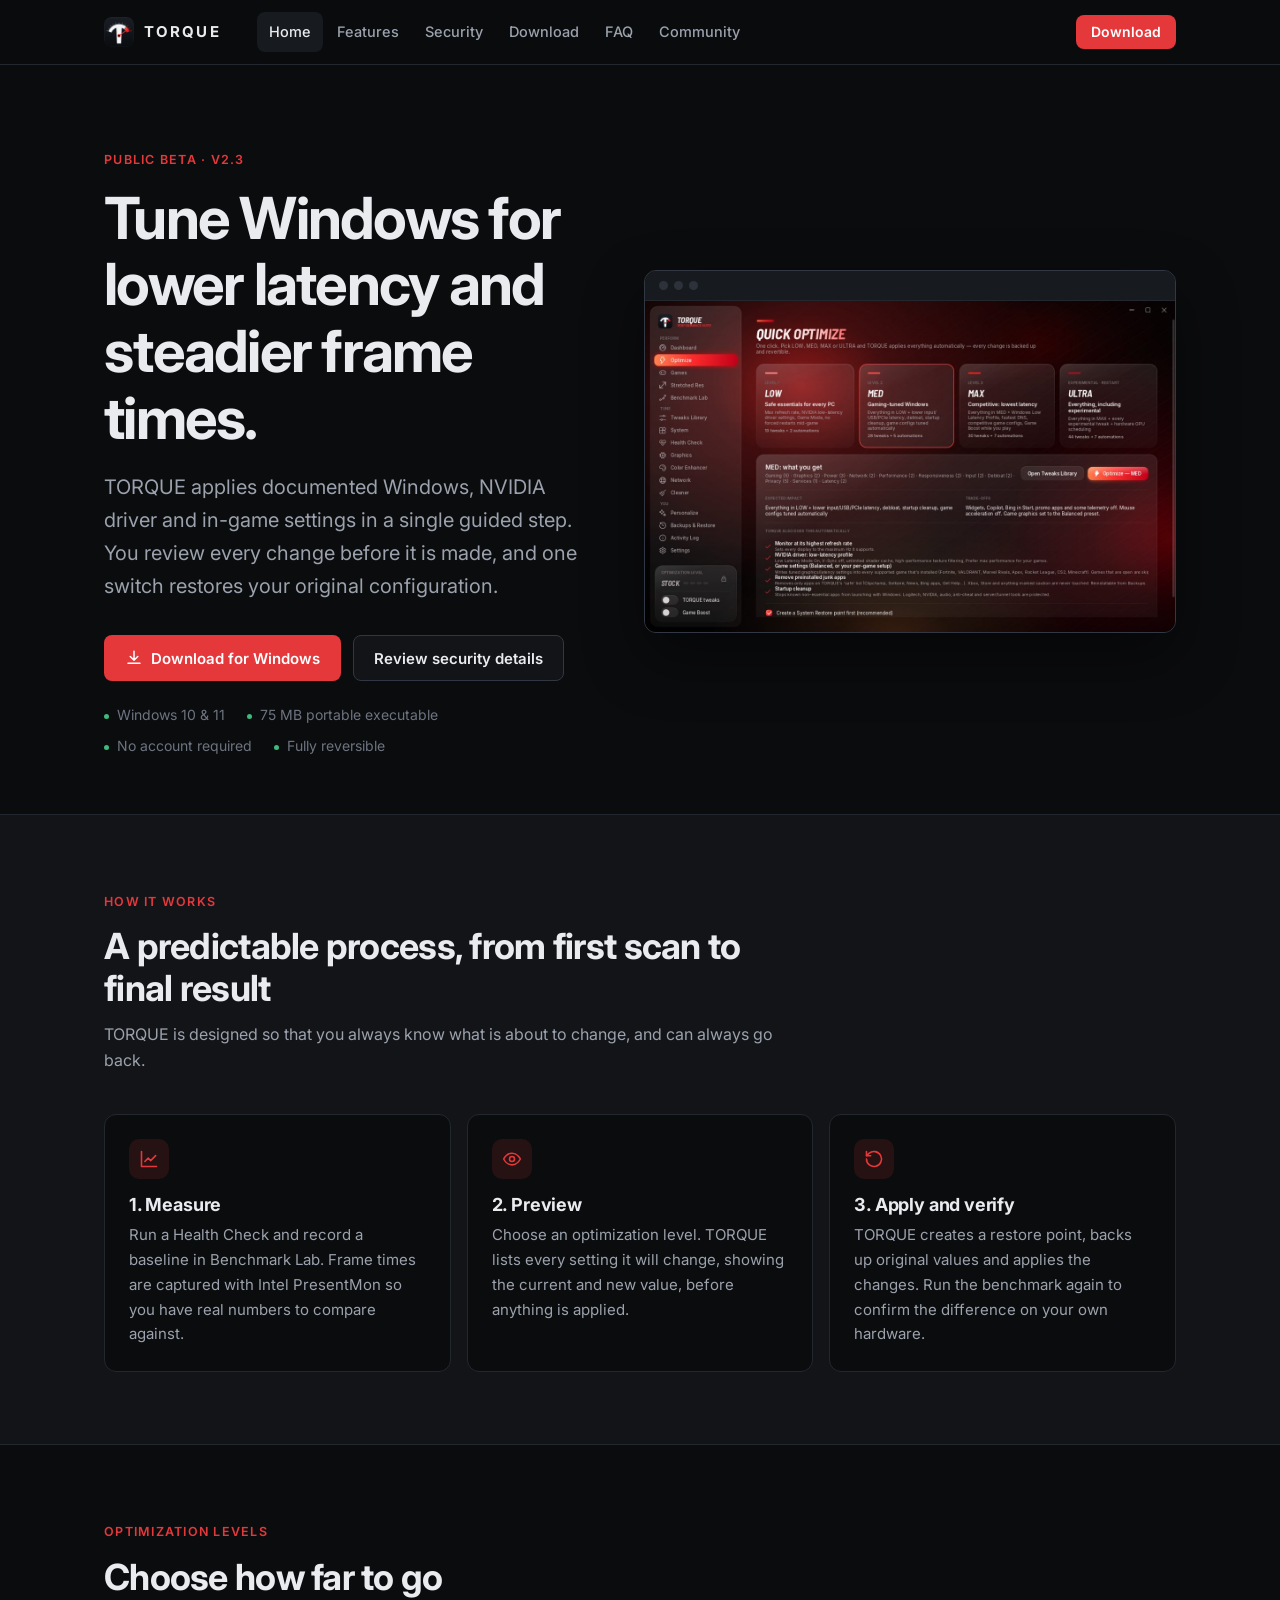
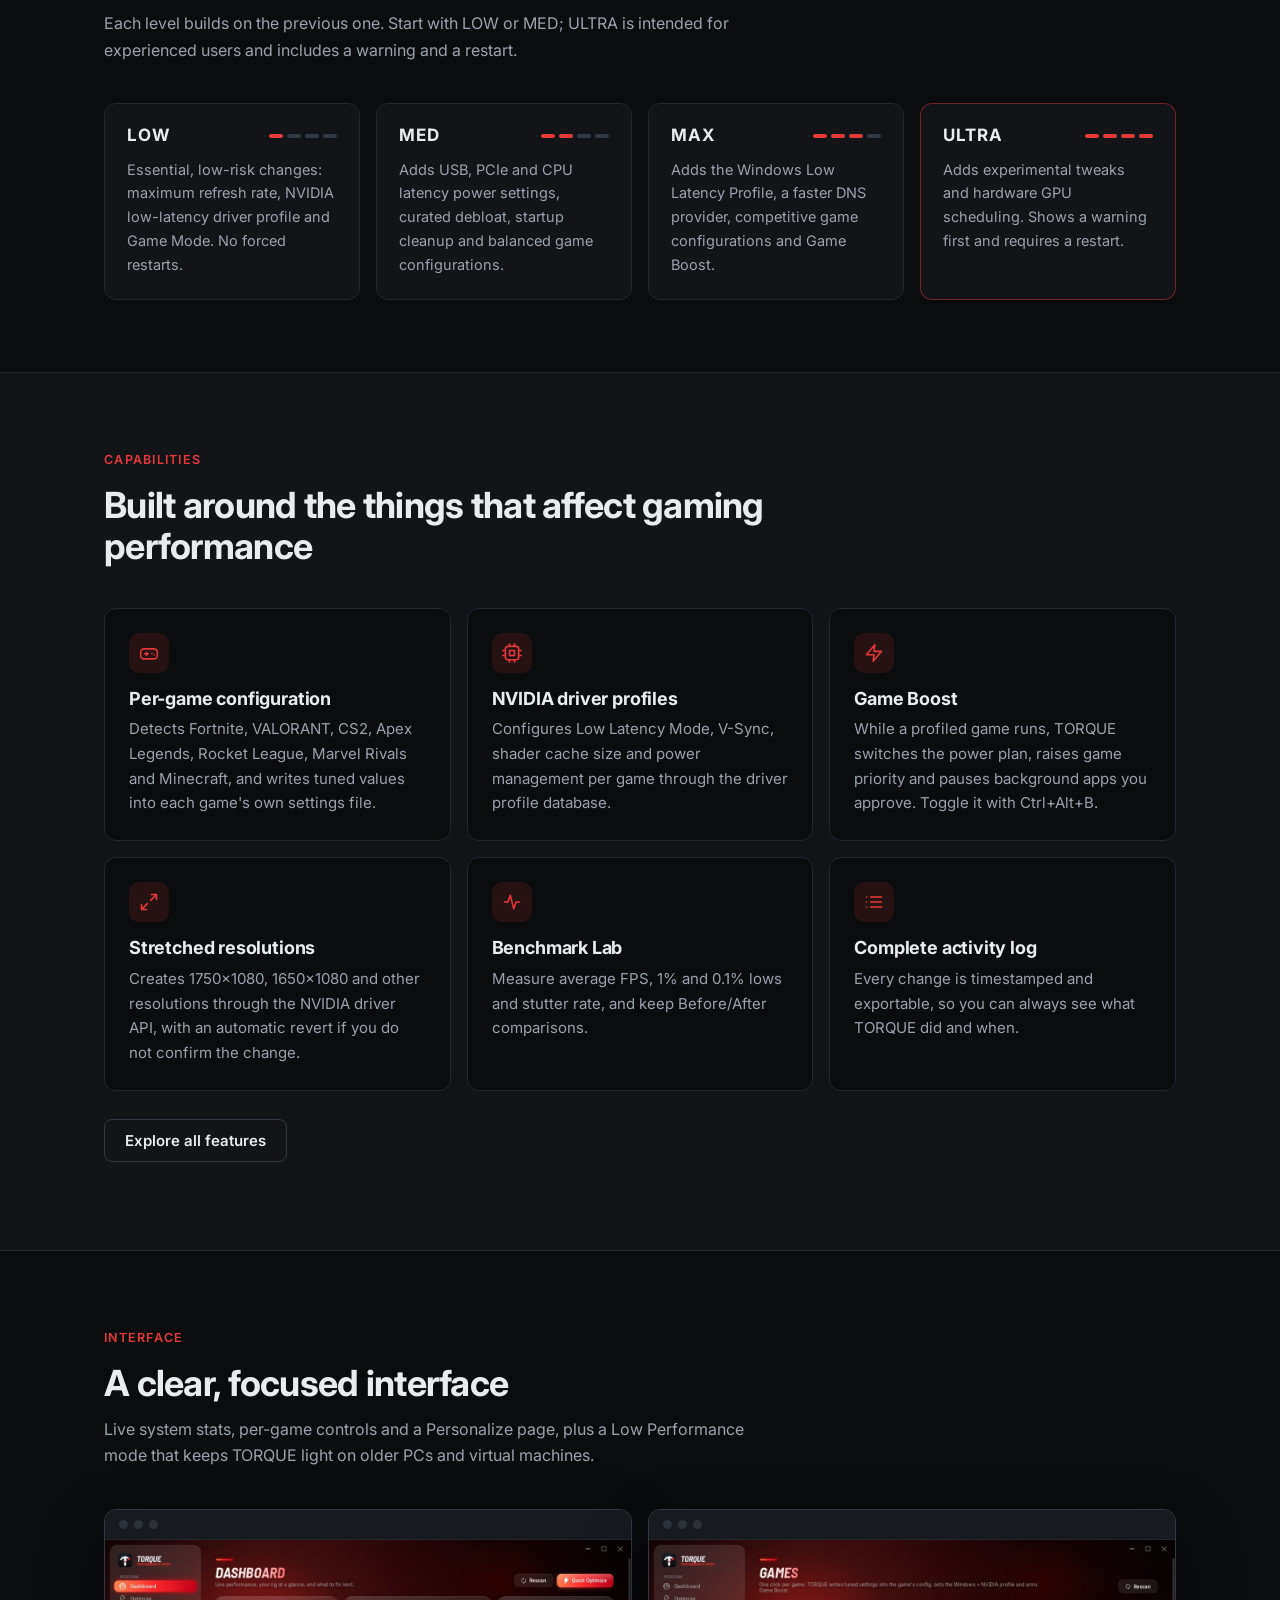
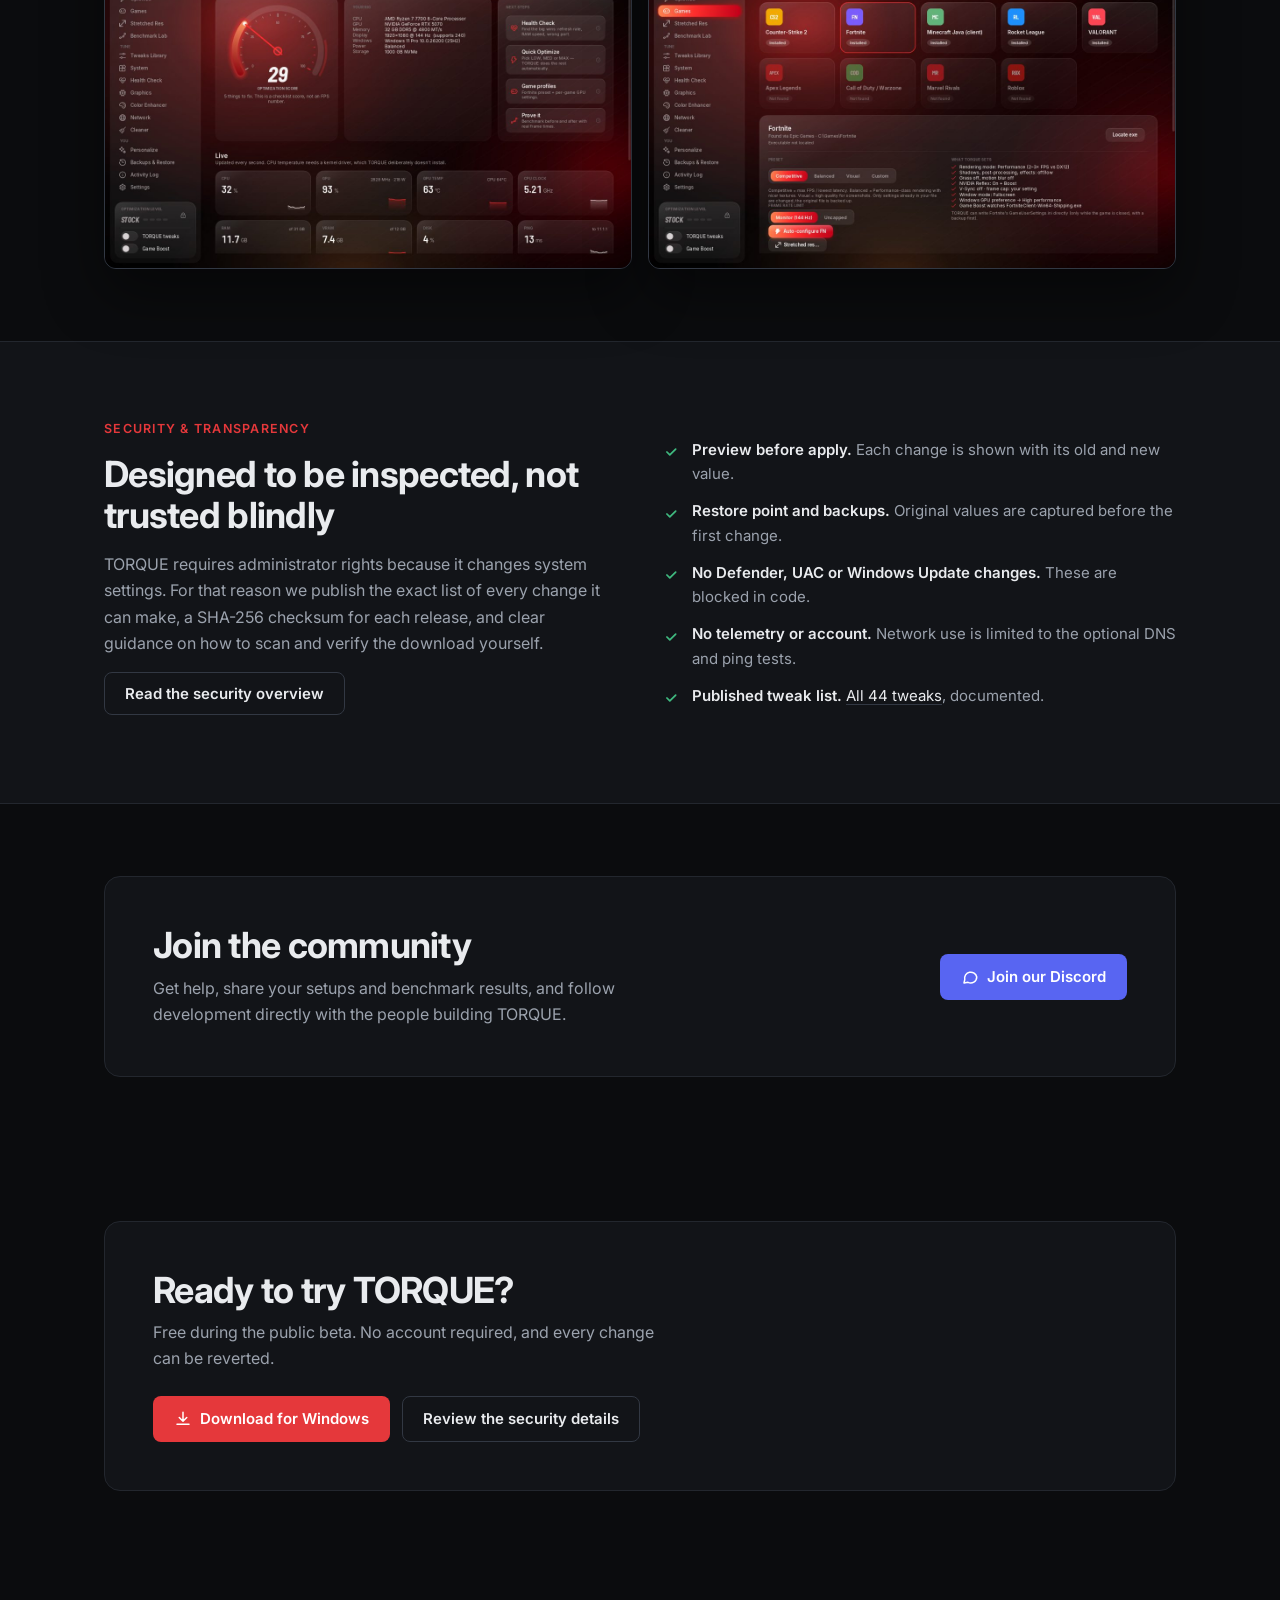
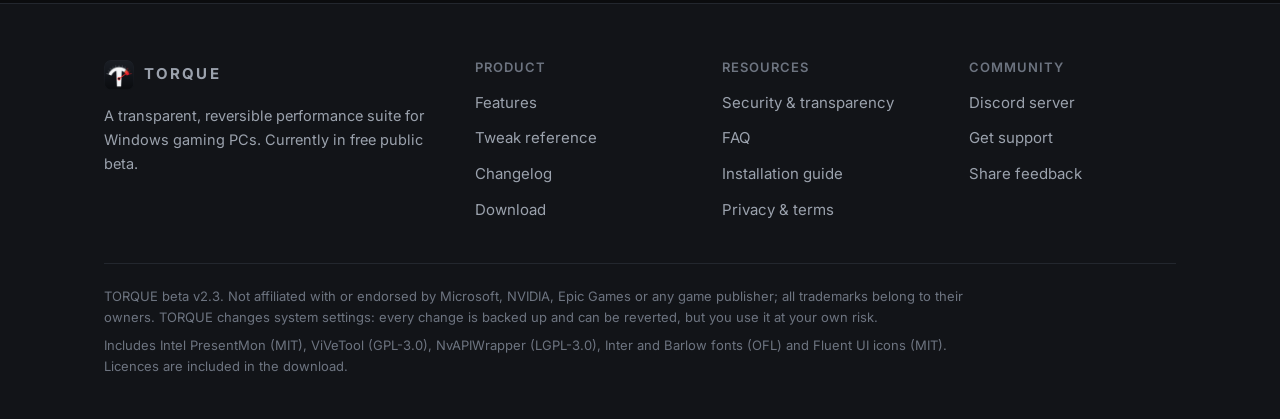
==== commit 1d3c76eb: "Rebuild site as a multi-page, professionally written design Replace the single-page layout with shar" ====
--- a/index.html
+++ b/index.html
@@ -3,387 +3,122 @@
 <head>
 <meta charset="utf-8">
 <meta name="viewport" content="width=device-width, initial-scale=1">
-<title>TORQUE — PC Performance Suite</title>
-<meta name="description" content="One click tunes Windows, your NVIDIA driver and your games for lower latency and smoother frames. Free during beta. Every change is revertible.">
-<meta property="og:title" content="TORQUE — PC Performance Suite (free beta)">
-<meta property="og:description" content="One click: LOW / MED / MAX / ULTRA. Auto-tunes Windows, NVIDIA and your games. Every change revertible.">
+<title>TORQUE — Windows Performance Suite for Gamers</title>
+<meta name="description" content="TORQUE tunes Windows, your NVIDIA driver and your games for lower input latency and more consistent frame times. Previewed, backed up and fully reversible. Free during beta.">
+<meta name="theme-color" content="#0b0c0e">
+<meta property="og:type" content="website">
+<meta property="og:title" content="TORQUE — Windows Performance Suite for Gamers">
+<meta property="og:description" content="TORQUE tunes Windows, your NVIDIA driver and your games for lower input latency and more consistent frame times. Previewed, backed up and fully reversible. Free during beta.">
 <meta property="og:image" content="img/02-optimize.jpg">
-<meta name="theme-color" content="#0b0506">
+<meta name="twitter:card" content="summary_large_image">
 <link rel="icon" href="img/logo.png">
 <link rel="preconnect" href="https://fonts.googleapis.com">
-<link href="https://fonts.googleapis.com/css2?family=Barlow+Semi+Condensed:ital,wght@1,600;1,700;1,800&family=Inter:wght@400;500;600;700;800&display=swap" rel="stylesheet">
-<style>
-:root{
-  --bg:#060304; --glass:rgba(255,255,255,.045); --glass2:rgba(255,255,255,.07); --line:rgba(255,255,255,.09); --line2:rgba(255,90,90,.35);
-  --text:#f6efef; --dim:#bfaeaf; --faint:#7f6d6f; --red:#ff2d2d; --red2:#ff6a4a; --red3:#c40f22; --good:#46d38a; --warn:#ffb020;
-  --r:22px;
-}
-*{box-sizing:border-box}
-html{scroll-behavior:smooth}
-body{margin:0;background:var(--bg);color:var(--text);font-family:Inter,system-ui,sans-serif;line-height:1.55;overflow-x:hidden;min-height:100vh}
-/* ---------- living background (same idea as the launcher) ---------- */
-.bg{position:fixed;inset:0;z-index:-2;overflow:hidden;background:linear-gradient(170deg,#0d0506 0%,#040203 70%)}
-.blob{position:absolute;border-radius:50%;filter:blur(10px);opacity:.9;will-change:transform}
-.b1{width:70vmax;height:55vmax;left:-20vmax;top:-25vmax;background:radial-gradient(closest-side,rgba(255,45,45,.55),rgba(255,45,45,.18) 45%,transparent 70%);animation:d1 26s ease-in-out infinite alternate}
-.b2{width:65vmax;height:52vmax;right:-22vmax;top:15vh;background:radial-gradient(closest-side,rgba(160,14,24,.6),rgba(160,14,24,.2) 45%,transparent 70%);animation:d2 34s ease-in-out infinite alternate}
-.b3{width:55vmax;height:44vmax;left:5vw;bottom:-25vmax;background:radial-gradient(closest-side,rgba(255,110,70,.32),transparent 70%);animation:d3 30s ease-in-out infinite alternate}
-@keyframes d1{to{transform:translate(9vmax,6vmax)}} @keyframes d2{to{transform:translate(-10vmax,-7vmax)}} @keyframes d3{to{transform:translate(8vmax,-6vmax)}}
-.lines{position:fixed;inset:0;z-index:-1;pointer-events:none;opacity:.5;
-  background:repeating-linear-gradient(-22deg,transparent 0 46px,rgba(255,255,255,.028) 46px 48px)}
-.vig{position:fixed;inset:0;z-index:-1;pointer-events:none;background:radial-gradient(ellipse at 50% 40%,transparent 50%,rgba(0,0,0,.75) 100%)}
-canvas#embers{position:fixed;inset:0;z-index:-1;pointer-events:none}
-@media (prefers-reduced-motion:reduce){.blob{animation:none}canvas#embers{display:none}}
-
-.wrap{max-width:1120px;margin:0 auto;padding:0 20px}
-/* ---------- nav ---------- */
-nav{position:sticky;top:0;z-index:10;backdrop-filter:blur(18px) saturate(140%);-webkit-backdrop-filter:blur(18px) saturate(140%);
-  background:rgba(8,4,5,.55);border-bottom:1px solid var(--line)}
-nav .wrap{display:flex;align-items:center;gap:14px;height:66px}
-.brand{display:flex;align-items:center;gap:11px;text-decoration:none;color:var(--text)}
-.brand img{width:36px;height:36px;border-radius:9px;box-shadow:0 0 24px rgba(255,45,45,.45)}
-.brand b{font-family:"Barlow Semi Condensed";font-style:italic;font-weight:800;font-size:23px;letter-spacing:.4px;line-height:1}
-.brand small{display:block;font-size:8.5px;font-weight:800;letter-spacing:2.2px;color:var(--red);margin-top:2px}
-.tabs{display:flex;gap:4px;margin-left:auto;background:var(--glass);border:1px solid var(--line);border-radius:14px;padding:4px}
-.tab{appearance:none;border:0;background:transparent;color:var(--dim);font:600 13.5px Inter;padding:9px 14px;border-radius:10px;cursor:pointer;transition:.2s}
-.tab:hover{color:var(--text)}
-.tab.on{color:#fff;background:linear-gradient(135deg,var(--red2),var(--red) 55%,var(--red3));box-shadow:0 6px 22px rgba(255,45,45,.45)}
-.navdl{margin-left:10px}
-.tab .short{display:none}
-/* ---------- buttons ---------- */
-.btn{display:inline-flex;align-items:center;gap:10px;text-decoration:none;font-weight:700;border-radius:14px;padding:15px 24px;font-size:16px;cursor:pointer;border:0;transition:transform .15s,box-shadow .2s,background .2s;position:relative;overflow:hidden}
-.btn svg{width:19px;height:19px}
-.btn.primary{color:#fff;background:linear-gradient(135deg,var(--red2),var(--red) 55%,var(--red3));box-shadow:0 10px 40px rgba(255,45,45,.45)}
-.btn.primary::after{content:"";position:absolute;inset:0;background:linear-gradient(110deg,transparent 30%,rgba(255,255,255,.35) 50%,transparent 70%);transform:translateX(-120%);animation:sheen 3.2s ease-in-out infinite}
-@keyframes sheen{60%,100%{transform:translateX(120%)}}
-.btn.primary:hover{transform:translateY(-2px) scale(1.02);box-shadow:0 16px 54px rgba(255,45,45,.62)}
-.btn.ghost{color:var(--text);background:var(--glass2);border:1px solid var(--line)}
-.btn.ghost:hover{border-color:var(--line2);transform:translateY(-1px)}
-.btn.sm{padding:10px 16px;font-size:14px;border-radius:11px}
-/* ---------- hero ---------- */
-.hero{display:grid;grid-template-columns:1.05fr 1fr;gap:40px;align-items:center;padding:64px 0 30px}
-.pill{display:inline-flex;align-items:center;gap:8px;font-size:12px;font-weight:800;letter-spacing:1.4px;color:#fff;background:rgba(255,45,45,.14);border:1px solid rgba(255,45,45,.45);padding:7px 13px;border-radius:30px;text-transform:uppercase}
-.pill i{width:8px;height:8px;border-radius:50%;background:var(--good);box-shadow:0 0 10px var(--good);animation:blink 1.6s infinite}
-@keyframes blink{50%{opacity:.35}}
-h1{font-family:"Barlow Semi Condensed";font-style:italic;font-weight:800;font-size:clamp(50px,7.6vw,96px);line-height:.9;margin:20px 0 18px;text-transform:uppercase;letter-spacing:-.5px}
-h1 .grad{background:linear-gradient(90deg,#ffb4a0,#ff2d2d 60%,#ff5a5a);-webkit-background-clip:text;background-clip:text;color:transparent;filter:drop-shadow(0 0 28px rgba(255,45,45,.45))}
-.lead{font-size:clamp(16px,1.9vw,19px);color:var(--dim);max-width:560px;margin:0 0 26px}
-.cta{display:flex;flex-wrap:wrap;gap:12px;align-items:center}
-.meta{display:flex;flex-wrap:wrap;gap:8px 18px;font-size:13px;color:var(--faint);margin-top:16px}
-.meta span::before{content:"✓ ";color:var(--good);font-weight:800}
-.price{margin-top:22px;display:flex;gap:14px;align-items:center;background:var(--glass);border:1px solid var(--line);border-radius:16px;padding:14px 16px;max-width:560px}
-.price b{font-family:"Barlow Semi Condensed";font-style:italic;font-weight:800;font-size:30px;line-height:1;color:var(--good)}
-.price p{margin:0;font-size:13.5px;color:var(--dim)}
-.screen{position:relative;border-radius:20px;padding:10px;background:linear-gradient(160deg,rgba(255,90,90,.35),rgba(255,255,255,.05) 40%,rgba(255,45,45,.25));
-  box-shadow:0 30px 90px rgba(255,30,30,.3),0 0 0 1px rgba(255,255,255,.05) inset;transform:perspective(1200px) rotateY(-9deg) rotateX(4deg);transition:transform .6s}
-.screen:hover{transform:perspective(1200px) rotateY(-3deg) rotateX(1deg)}
-.screen img{display:block;width:100%;border-radius:13px}
-.screen img.glowlogo{position:absolute;width:78px;height:78px;border-radius:18px}
-.glowlogo{position:absolute;left:-26px;top:-26px;width:78px;height:78px;border-radius:18px;box-shadow:0 0 50px rgba(255,45,45,.7);animation:pulse 2.6s ease-in-out infinite}
-@keyframes pulse{50%{box-shadow:0 0 80px rgba(255,45,45,.95)}}
-/* ---------- sections ---------- */
-.panel{display:none;animation:in .45s ease}
-.panel.on{display:block}
-@keyframes in{from{opacity:0;transform:translateY(14px)}}
-section{margin:56px 0}
-h2{font-family:"Barlow Semi Condensed";font-style:italic;font-weight:800;font-size:clamp(32px,4.6vw,50px);text-transform:uppercase;margin:0 0 8px;line-height:1}
-h2 .grad{background:linear-gradient(90deg,#fff,#ff6a6a);-webkit-background-clip:text;background-clip:text;color:transparent}
-.sub{color:var(--dim);margin:0 0 22px;max-width:720px}
-.bar{width:44px;height:4px;border-radius:3px;background:linear-gradient(90deg,var(--red2),var(--red));box-shadow:0 0 14px rgba(255,45,45,.7);margin-bottom:14px}
-.grid{display:grid;grid-template-columns:repeat(auto-fit,minmax(250px,1fr));gap:14px}
-.card{position:relative;background:linear-gradient(160deg,rgba(255,255,255,.07),rgba(255,255,255,.025));border:1px solid var(--line);border-radius:var(--r);padding:22px;
-  backdrop-filter:blur(14px);-webkit-backdrop-filter:blur(14px);transition:transform .25s,border-color .25s,box-shadow .25s}
-.card:hover{transform:translateY(-4px);border-color:var(--line2);box-shadow:0 14px 44px rgba(255,40,40,.2)}
-.card h3{margin:12px 0 6px;font-size:16.5px}
-.card p{margin:0;color:var(--dim);font-size:14px}
-.ico{width:44px;height:44px;border-radius:13px;display:grid;place-items:center;background:linear-gradient(135deg,var(--red2),var(--red) 55%,var(--red3));box-shadow:0 8px 24px rgba(255,45,45,.45)}
-.ico svg{width:22px;height:22px;stroke:#fff;fill:none;stroke-width:2;stroke-linecap:round;stroke-linejoin:round}
-.levels{display:grid;grid-template-columns:repeat(4,1fr);gap:12px}
-.lvl{border-radius:18px;padding:18px;background:var(--glass);border:1px solid var(--line)}
-.lvl em{font-family:"Barlow Semi Condensed";font-style:italic;font-weight:800;font-size:30px}
-.lvl .bars{display:flex;gap:4px;margin:6px 0 10px}.lvl .bars i{width:16px;height:5px;border-radius:3px;background:rgba(255,255,255,.12)}
-.lvl .bars i.f{background:linear-gradient(90deg,var(--red2),var(--red))}
-.lvl p{margin:0;font-size:13px;color:var(--dim)}
-.lvl.ultra{border-color:rgba(255,45,45,.45);background:rgba(255,45,45,.08)}
-.gallery{display:grid;grid-template-columns:repeat(auto-fit,minmax(300px,1fr));gap:14px}
-.gallery img{width:100%;border-radius:14px;border:1px solid var(--line);display:block;transition:transform .3s}
-.gallery img:hover{transform:scale(1.02)}
-/* trust */
-.verdict{display:grid;grid-template-columns:auto 1fr;gap:18px;align-items:center;padding:24px;border-radius:var(--r);background:linear-gradient(135deg,rgba(70,211,138,.14),rgba(255,255,255,.03));border:1px solid rgba(70,211,138,.35)}
-.verdict .big{font-family:"Barlow Semi Condensed";font-style:italic;font-weight:800;font-size:44px;color:var(--good);line-height:1}
-.two{display:grid;grid-template-columns:1fr 1fr;gap:14px}
-.list{list-style:none;padding:0;margin:0;display:grid;gap:9px}
-.list li{padding-left:28px;position:relative;color:var(--dim);font-size:14.5px}
-.list.yes li::before{content:"✓";position:absolute;left:0;color:var(--good);font-weight:800}
-.list.no li::before{content:"✕";position:absolute;left:0;color:var(--red);font-weight:800}
-.list b{color:var(--text)}
-.note{border-left:3px solid var(--red);padding:14px 18px;background:rgba(255,45,45,.07);border-radius:0 14px 14px 0;color:var(--dim);font-size:14px}
-code{font-family:ui-monospace,Consolas,monospace;font-size:12.5px;background:rgba(255,255,255,.07);padding:3px 7px;border-radius:7px;word-break:break-all;color:#ffd7d0}
-.hash{display:flex;flex-wrap:wrap;gap:10px;align-items:center;margin-top:10px}
-table{width:100%;border-collapse:collapse;font-size:13px}
-.tablewrap{border:1px solid var(--line);border-radius:18px;overflow:hidden;background:rgba(0,0,0,.25)}
-.tablescroll{max-height:520px;overflow:auto}
-th{position:sticky;top:0;background:#140809;text-align:left;font-size:11px;letter-spacing:1.4px;text-transform:uppercase;color:var(--faint);padding:12px 14px;border-bottom:1px solid var(--line)}
-td{padding:11px 14px;border-bottom:1px solid rgba(255,255,255,.05);vertical-align:top;color:var(--dim)}
-td b{display:block;color:var(--text);font-size:13.5px}
-td span{display:block;font-size:12px;color:var(--faint);margin-top:2px}
-.lv{font-style:normal;font-weight:800;font-size:11px;letter-spacing:1px;padding:3px 8px;border-radius:20px;background:rgba(255,255,255,.07)}
-.lv-low{color:#ffb0a8}.lv-med{color:#ff7d70}.lv-max{color:#ff4040}.lv-ultra{color:#fff;background:rgba(255,45,45,.35)}
-/* install */
-.steps{counter-reset:s;list-style:none;padding:0;margin:0;display:grid;gap:12px}
-.steps li{counter-increment:s;background:var(--glass);border:1px solid var(--line);border-radius:18px;padding:18px 20px 18px 74px;position:relative;color:var(--dim)}
-.steps li b{color:var(--text)}
-.steps li::before{content:counter(s);position:absolute;left:20px;top:16px;width:36px;height:36px;border-radius:11px;display:grid;place-items:center;
-  font-family:"Barlow Semi Condensed";font-style:italic;font-weight:800;font-size:20px;color:#fff;background:linear-gradient(135deg,var(--red2),var(--red));box-shadow:0 6px 20px rgba(255,45,45,.45)}
-.smartscreen{display:flex;gap:16px;align-items:center;flex-wrap:wrap;margin-top:6px}
-.fake{font-size:12.5px;border-radius:8px;background:#0b5394;color:#fff;padding:10px 14px;max-width:340px}
-.fake u{font-weight:700}
-details{background:var(--glass);border:1px solid var(--line);border-radius:16px;padding:0 18px;margin-bottom:10px;transition:border-color .2s}
-details[open]{border-color:var(--line2)}
-summary{cursor:pointer;list-style:none;padding:16px 0;font-weight:700;display:flex;justify-content:space-between;gap:10px}
-summary::after{content:"+";color:var(--red);font-size:20px;line-height:1}
-details[open] summary::after{content:"–"}
-details p{margin:0 0 16px;color:var(--dim);font-size:14.5px}
-footer{color:var(--faint);font-size:12.5px;padding:34px 0 60px;border-top:1px solid var(--line);margin-top:70px}
-/* reveal on scroll */
-.rv{opacity:0;transform:translateY(18px);transition:opacity .6s ease,transform .6s ease}
-.rv.vis{opacity:1;transform:none}
-@media (max-width:900px){
-  .hero{grid-template-columns:1fr;padding-top:36px}.screen{transform:none}.levels{grid-template-columns:1fr 1fr}.two{grid-template-columns:1fr}
-  .tabs{overflow-x:auto;max-width:calc(100vw - 150px)}.navdl{display:none}
-}
-@media (max-width:620px){.tab .long{display:none}.tab .short{display:inline}}
-@media (max-width:520px){.btn{width:100%;justify-content:center}.tab{padding:8px 10px;font-size:12.5px}.brand small{display:none}.levels{grid-template-columns:1fr}}
-</style>
+<link rel="preconnect" href="https://fonts.gstatic.com" crossorigin>
+<link href="https://fonts.googleapis.com/css2?family=Inter:wght@400;500;600;700&display=swap" rel="stylesheet">
+<link rel="stylesheet" href="assets/style.css">
 </head>
 <body>
-<div class="bg"><div class="blob b1"></div><div class="blob b2"></div><div class="blob b3"></div></div>
-<div class="lines"></div><canvas id="embers"></canvas><div class="vig"></div>
+<a class="skip" href="#main">Skip to content</a>
+<header class="site-header"><div class="wrap">
+  <a class="brand" href="index.html" aria-label="TORQUE home"><img src="img/logo.png" alt="" width="30" height="30">TORQUE</a>
+  <nav class="nav" id="nav" aria-label="Main"><a href="index.html" aria-current="page">Home</a><a href="features.html">Features</a><a href="security.html">Security</a><a href="download.html">Download</a><a href="faq.html">FAQ</a><a href="community.html">Community</a></nav>
+  <div class="header-cta"><a class="btn btn-primary btn-sm" href="download.html">Download</a></div>
+  <button class="menu-btn" aria-label="Menu" aria-expanded="false" aria-controls="nav"><svg viewBox="0 0 24 24"><path d="M4 7h16M4 12h16M4 17h16"/></svg></button>
+</div></header>
+<main id="main">
 
-<nav><div class="wrap">
-  <a class="brand" href="#overview" data-go="overview"><img src="img/logo.png" alt=""><div><b>TORQUE</b><small>PC PERFORMANCE SUITE</small></div></a>
-  <div class="tabs" role="tablist">
-    <button class="tab on" data-go="overview">Overview</button>
-    <button class="tab" data-go="trust"><span class="long">Should I trust it?</span><span class="short">Trust?</span></button>
-    <button class="tab" data-go="install">Install</button>
-    <button class="tab" data-go="faq">FAQ</button>
+<section class="hero"><div class="wrap hero-grid">
+  <div>
+    <span class="eyebrow">Public beta · v2.3</span>
+    <h1>Tune Windows for lower latency and steadier frame times.</h1>
+    <p class="lead">TORQUE applies documented Windows, NVIDIA driver and in-game settings in a single guided step. You review every change before it is made, and one switch restores your original configuration.</p>
+    <div class="actions">
+      <a class="btn btn-primary" href="download.html"><svg viewBox="0 0 24 24" aria-hidden="true"><path d="M12 3v12m0 0-5-5m5 5 5-5M4 19h16"/></svg>Download for Windows</a>
+      <a class="btn btn-secondary" href="security.html">Review security details</a>
+    </div>
+    <ul class="facts"><li>Windows 10 &amp; 11</li><li>75 MB portable executable</li><li>No account required</li><li>Fully reversible</li></ul>
   </div>
-  <a class="btn primary sm navdl" href="downloads/TORQUE-v2.3.zip" download>Download</a>
-</div></nav>
+  <figure class="frame"><div class="frame-bar"><i></i><i></i><i></i></div><img src="img/02-optimize.jpg" width="1200" height="750" alt="The TORQUE Optimize screen showing the four optimization levels and a change preview"></figure>
+</div></section>
 
-<div class="wrap">
-<!-- ======================= OVERVIEW ======================= -->
-<div class="panel on" id="p-overview">
-  <div class="hero">
-    <div>
-      <span class="pill"><i></i> Free beta · v2.3</span>
-      <h1>Your PC is<br><span class="grad">holding you back.</span></h1>
-      <p class="lead">TORQUE tunes Windows, your NVIDIA driver and your games in one click — built for lower input delay, steadier frame times and fewer stutters. You see every change before it happens, and one switch undoes all of it.</p>
-      <div class="cta">
-        <a class="btn primary" href="downloads/TORQUE-v2.3.zip" download><svg viewBox="0 0 24 24" fill="none" stroke="currentColor" stroke-width="2.4" stroke-linecap="round" stroke-linejoin="round"><path d="M12 3v12m0 0-5-5m5 5 5-5M4 19h16"/></svg>Download for Windows</a>
-        <button class="btn ghost" data-go="trust">Is it safe? →</button>
-      </div>
-      <div class="meta"><span>Windows 10 & 11</span><span>75 MB</span><span>No account</span><span>Fully revertible</span></div>
-      <div class="price"><b>FREE</b><p><strong style="color:var(--text)">Free while TORQUE is in beta.</strong> A paid version is coming later — download now and help shape it.</p></div>
-    </div>
-    <div class="screen rv"><img class="glowlogo" src="img/logo.png" alt=""><img src="img/02-optimize.jpg" alt="TORQUE Quick Optimize screen"></div>
+<section class="section alt"><div class="wrap">
+  <div class="section-head reveal"><span class="eyebrow">How it works</span><h2>A predictable process, from first scan to final result</h2><p>TORQUE is designed so that you always know what is about to change, and can always go back.</p></div>
+  <div class="grid g3">
+    <div class="card reveal"><div class="icon"><svg viewBox="0 0 24 24" aria-hidden="true"><path d="M3 3v18h18"/><path d="m7 15 4-4 3 3 6-6"/></svg></div><h3>1. Measure</h3><p>Run a Health Check and record a baseline in Benchmark Lab. Frame times are captured with Intel PresentMon so you have real numbers to compare against.</p></div>
+    <div class="card reveal"><div class="icon"><svg viewBox="0 0 24 24" aria-hidden="true"><path d="M2 12s3.6-7 10-7 10 7 10 7-3.6 7-10 7S2 12 2 12z"/><circle cx="12" cy="12" r="3"/></svg></div><h3>2. Preview</h3><p>Choose an optimization level. TORQUE lists every setting it will change, showing the current and new value, before anything is applied.</p></div>
+    <div class="card reveal"><div class="icon"><svg viewBox="0 0 24 24" aria-hidden="true"><path d="M3 12a9 9 0 1 0 3-6.7L3 8"/><path d="M3 3v5h5"/></svg></div><h3>3. Apply and verify</h3><p>TORQUE creates a restore point, backs up original values and applies the changes. Run the benchmark again to confirm the difference on your own hardware.</p></div>
   </div>
+</div></section>
 
-  <section class="rv">
-    <div class="bar"></div><h2>One click. <span class="grad">Four levels.</span></h2>
-    <p class="sub">Pick how far to go. TORQUE previews every old → new value, then applies it all automatically.</p>
-    <div class="levels">
-      <div class="lvl"><em>LOW</em><div class="bars"><i class="f"></i><i></i><i></i><i></i></div><p>Safe essentials: max refresh rate, NVIDIA low-latency driver profile, Game Mode, no forced restarts.</p></div>
-      <div class="lvl"><em>MED</em><div class="bars"><i class="f"></i><i class="f"></i><i></i><i></i></div><p>+ USB / PCIe / CPU latency power settings, debloat, startup cleanup, tuned game configs.</p></div>
-      <div class="lvl"><em>MAX</em><div class="bars"><i class="f"></i><i class="f"></i><i class="f"></i><i></i></div><p>+ Windows Low Latency Profile, fastest DNS, competitive game configs, Game Boost.</p></div>
-      <div class="lvl ultra"><em>ULTRA</em><div class="bars"><i class="f"></i><i class="f"></i><i class="f"></i><i class="f"></i></div><p>+ every experimental tweak and GPU scheduling. Warning first, needs a restart.</p></div>
-    </div>
-  </section>
+<section class="section"><div class="wrap">
+  <div class="section-head reveal"><span class="eyebrow">Optimization levels</span><h2>Choose how far to go</h2><p>Each level builds on the previous one. Start with LOW or MED; ULTRA is intended for experienced users and includes a warning and a restart.</p></div>
+  <div class="grid g4">
+    <div class="level reveal"><h3>LOW <span class="meter" aria-hidden="true"><i class="on"></i><i></i><i></i><i></i></span></h3><p>Essential, low-risk changes: maximum refresh rate, NVIDIA low-latency driver profile and Game Mode. No forced restarts.</p></div>
+    <div class="level reveal"><h3>MED <span class="meter" aria-hidden="true"><i class="on"></i><i class="on"></i><i></i><i></i></span></h3><p>Adds USB, PCIe and CPU latency power settings, curated debloat, startup cleanup and balanced game configurations.</p></div>
+    <div class="level reveal"><h3>MAX <span class="meter" aria-hidden="true"><i class="on"></i><i class="on"></i><i class="on"></i><i></i></span></h3><p>Adds the Windows Low Latency Profile, a faster DNS provider, competitive game configurations and Game Boost.</p></div>
+    <div class="level top reveal"><h3>ULTRA <span class="meter" aria-hidden="true"><i class="on"></i><i class="on"></i><i class="on"></i><i class="on"></i></span></h3><p>Adds experimental tweaks and hardware GPU scheduling. Shows a warning first and requires a restart.</p></div>
+  </div>
+</div></section>
 
-  <section class="rv">
-    <div class="bar"></div><h2>What's <span class="grad">inside</span></h2>
-    <div class="grid">
-      <div class="card"><div class="ico"><svg viewBox="0 0 24 24"><rect x="2" y="7" width="20" height="12" rx="4"/><path d="M7 13h4M9 11v4M15.5 12.5h.01M18 14.5h.01"/></svg></div><h3>Auto-tunes your games</h3><p>Fortnite (Performance mode + Reflex), VALORANT, CS2, Apex, Rocket League, Marvel Rivals, Minecraft — or build a custom setup per game.</p></div>
-      <div class="card"><div class="ico"><svg viewBox="0 0 24 24"><rect x="4" y="4" width="16" height="16" rx="3"/><path d="M9 9h6v6H9zM9 1v3M15 1v3M9 20v3M15 20v3M20 9h3M20 15h3M1 9h3M1 15h3"/></svg></div><h3>NVIDIA driver tuning</h3><p>Low Latency Mode, V-Sync off, unlimited shader cache and max-performance power for your games — written straight into the driver.</p></div>
-      <div class="card"><div class="ico"><svg viewBox="0 0 24 24"><path d="M15 3h6v6M9 21H3v-6M21 3l-7 7M3 21l7-7"/></svg></div><h3>Stretched res in one click</h3><p>1750×1080, 1650×1080 and more. Creates the resolution, sets full-screen scaling and configures Fortnite for you.</p></div>
-      <div class="card"><div class="ico"><svg viewBox="0 0 24 24"><path d="M13 2 3 14h9l-1 8 10-12h-9l1-8z"/></svg></div><h3>Game Boost</h3><p>While you play: performance power plan, higher game priority, background apps paused. <b>Ctrl+Alt+B</b> toggles it in-game.</p></div>
-      <div class="card"><div class="ico"><svg viewBox="0 0 24 24"><path d="M3 3v18h18"/><path d="m7 15 4-4 3 3 6-6"/></svg></div><h3>Benchmark Lab</h3><p>Real frame-time capture (Intel PresentMon): average FPS, 1% and 0.1% lows, before vs after. Proof, not promises.</p></div>
-      <div class="card"><div class="ico"><svg viewBox="0 0 24 24"><path d="M3 12a9 9 0 1 0 3-6.7L3 8"/><path d="M3 3v5h5"/></svg></div><h3>Undo everything</h3><p>Every change is backed up. Flip the TORQUE switch off and your PC goes back exactly how it was.</p></div>
-    </div>
-  </section>
+<section class="section alt"><div class="wrap">
+  <div class="section-head reveal"><span class="eyebrow">Capabilities</span><h2>Built around the things that affect gaming performance</h2></div>
+  <div class="grid g3">
+    <div class="card reveal"><div class="icon"><svg viewBox="0 0 24 24" aria-hidden="true"><rect x="2" y="7" width="20" height="12" rx="4"/><path d="M7 13h4M9 11v4M15.5 12.5h.01M18 14.5h.01"/></svg></div><h3>Per-game configuration</h3><p>Detects Fortnite, VALORANT, CS2, Apex Legends, Rocket League, Marvel Rivals and Minecraft, and writes tuned values into each game's own settings file.</p></div>
+    <div class="card reveal"><div class="icon"><svg viewBox="0 0 24 24" aria-hidden="true"><rect x="4" y="4" width="16" height="16" rx="3"/><path d="M9 9h6v6H9zM9 1v3M15 1v3M9 20v3M15 20v3M20 9h3M20 15h3M1 9h3M1 15h3"/></svg></div><h3>NVIDIA driver profiles</h3><p>Configures Low Latency Mode, V-Sync, shader cache size and power management per game through the driver profile database.</p></div>
+    <div class="card reveal"><div class="icon"><svg viewBox="0 0 24 24" aria-hidden="true"><path d="M13 2 3 14h9l-1 8 10-12h-9l1-8z"/></svg></div><h3>Game Boost</h3><p>While a profiled game runs, TORQUE switches the power plan, raises game priority and pauses background apps you approve. Toggle it with Ctrl+Alt+B.</p></div>
+    <div class="card reveal"><div class="icon"><svg viewBox="0 0 24 24" aria-hidden="true"><path d="M15 3h6v6M9 21H3v-6M21 3l-7 7M3 21l7-7"/></svg></div><h3>Stretched resolutions</h3><p>Creates 1750×1080, 1650×1080 and other resolutions through the NVIDIA driver API, with an automatic revert if you do not confirm the change.</p></div>
+    <div class="card reveal"><div class="icon"><svg viewBox="0 0 24 24" aria-hidden="true"><path d="M3 12h4l3-8 4 16 3-8h4"/></svg></div><h3>Benchmark Lab</h3><p>Measure average FPS, 1% and 0.1% lows and stutter rate, and keep Before/After comparisons.</p></div>
+    <div class="card reveal"><div class="icon"><svg viewBox="0 0 24 24" aria-hidden="true"><path d="M8 6h13M8 12h13M8 18h13M3 6h.01M3 12h.01M3 18h.01"/></svg></div><h3>Complete activity log</h3><p>Every change is timestamped and exportable, so you can always see what TORQUE did and when.</p></div>
+  </div>
+  <p style="margin-top:28px"><a class="btn btn-secondary" href="features.html">Explore all features</a></p>
+</div></section>
 
-  <section class="rv">
-    <div class="bar"></div><h2>Looks <span class="grad">the part</span></h2>
-    <p class="sub">Liquid-glass interface, live stats, sounds and a Personalize page — plus a Low Performance mode for older PCs and VMs.</p>
-    <div class="gallery"><img src="img/01-dashboard.jpg" alt="Dashboard" loading="lazy"><img src="img/03-games.jpg" alt="Games" loading="lazy"><img src="img/06-personalize.jpg" alt="Personalize" loading="lazy"></div>
-  </section>
-</div>
+<section class="section"><div class="wrap">
+  <div class="section-head reveal"><span class="eyebrow">Interface</span><h2>A clear, focused interface</h2><p>Live system stats, per-game controls and a Personalize page, plus a Low Performance mode that keeps TORQUE light on older PCs and virtual machines.</p></div>
+  <div class="grid g2">
+    <figure class="frame reveal"><div class="frame-bar"><i></i><i></i><i></i></div><img src="img/01-dashboard.jpg" width="1200" height="750" loading="lazy" alt="TORQUE dashboard with live CPU, GPU, memory and network statistics"></figure>
+    <figure class="frame reveal"><div class="frame-bar"><i></i><i></i><i></i></div><img src="img/03-games.jpg" width="1200" height="750" loading="lazy" alt="TORQUE Games page listing detected games and their configuration status"></figure>
+  </div>
+</div></section>
 
-<!-- ======================= TRUST ======================= -->
-<div class="panel" id="p-trust">
-  <section>
-    <div class="bar"></div><h2>Should I <span class="grad">trust it?</span></h2>
-    <p class="sub">Fair question — TORQUE asks for admin rights and changes system settings. Here's exactly what it does, what it never does, and how to check for yourself.</p>
-    <div class="verdict rv"><div class="big">NOT A VIRUS</div><p style="margin:0;color:var(--dim)">TORQUE only changes documented Windows, driver and game settings — and shows you each one, with its old and new value, <b style="color:var(--text)">before</b> it changes anything. Every change is saved so it can be undone.</p></div>
-  </section>
+<section class="section alt"><div class="wrap">
+  <div class="grid g2" style="align-items:center;gap:48px">
+    <div class="reveal"><span class="eyebrow">Security &amp; transparency</span><h2>Designed to be inspected, not trusted blindly</h2>
+      <p class="muted" style="margin-top:14px">TORQUE requires administrator rights because it changes system settings. For that reason we publish the exact list of every change it can make, a SHA-256 checksum for each release, and clear guidance on how to scan and verify the download yourself.</p>
+      <p><a class="btn btn-secondary" href="security.html">Read the security overview</a></p></div>
+    <ul class="checks reveal">
+      <li><b>Preview before apply.</b> Each change is shown with its old and new value.</li>
+      <li><b>Restore point and backups.</b> Original values are captured before the first change.</li>
+      <li><b>No Defender, UAC or Windows Update changes.</b> These are blocked in code.</li>
+      <li><b>No telemetry or account.</b> Network use is limited to the optional DNS and ping tests.</li>
+      <li><b>Published tweak list.</b> <a href="tweaks.html">All 44 tweaks</a>, documented.</li>
+    </ul>
+  </div>
+</div></section>
 
-  <section class="rv">
-    <div class="two">
-      <div class="card"><h3 style="margin-top:0">✓ What TORQUE does</h3><ul class="list yes">
-        <li>Changes <b>documented settings</b> only: registry values, power plans, services (set to Manual — never Disabled), driver profiles, your games' own settings files</li>
-        <li><b>Previews</b> every old → new value before applying</li>
-        <li>Creates a <b>System Restore point</b> first</li>
-        <li><b>Backs up</b> every original value, and rolls back automatically if a change fails</li>
-        <li>Logs every action in the <b>Activity Log</b></li>
-      </ul></div>
-      <div class="card"><h3 style="margin-top:0">✕ What TORQUE never does</h3><ul class="list no">
-        <li>Never disables <b>Windows Defender, SmartScreen, UAC, Windows Update</b> or CPU security mitigations</li>
-        <li>Never <b>injects into games</b>, reads game memory or edits game files — <b>anti-cheat safe</b></li>
-        <li>No registry "cleaners", no mass-disabling services, no HPET myths</li>
-        <li><b>No tracking</b>: no account, no telemetry — the only network use is the optional DNS speed test</li>
-        <li>Never touches anti-cheat, audio, NVIDIA, Logitech or game-server apps</li>
-      </ul></div>
-    </div>
-  </section>
+<section class="section"><div class="wrap"><div class="cta-band reveal">
+  <div><h2>Join the community</h2><p>Get help, share your setups and benchmark results, and follow development directly with the people building TORQUE.</p></div>
+  <div class="cta-actions"><a class="btn btn-discord" href="community.html" data-discord><svg viewBox="0 0 24 24" aria-hidden="true"><path d="M21 12a8 8 0 0 1-11.6 7.1L4 20l1-4.6A8 8 0 1 1 21 12z"/></svg>Join our Discord</a></div>
+</div></div></section>
+<section class="section"><div class="wrap"><div class="cta-band reveal">
+  <div><h2>Ready to try TORQUE?</h2><p>Free during the public beta. No account required, and every change can be reverted.</p></div>
+  <div class="cta-actions"><a class="btn btn-primary" href="download.html"><svg viewBox="0 0 24 24" aria-hidden="true"><path d="M12 3v12m0 0-5-5m5 5 5-5M4 19h16"/></svg>Download for Windows</a><a class="btn btn-secondary" href="security.html">Review the security details</a></div>
+</div></div></section>
 
-  <section class="rv">
-    <div class="bar"></div><h2>"Windows <span class="grad">protected your PC</span>"?</h2>
-    <p class="sub">You'll probably see this on first launch. It doesn't mean TORQUE is dangerous — it means the beta isn't <b style="color:var(--text)">code-signed</b> yet. Signing costs money and builds reputation over time, so brand-new apps from small developers trigger it. A signed build comes with the paid version.</p>
-    <div class="smartscreen"><div class="fake"><b>Windows protected your PC</b><br>Microsoft Defender SmartScreen prevented an unrecognized app from starting…<br><u>More info</u> → <u>Run anyway</u></div>
-      <p style="margin:0;color:var(--dim);max-width:420px">Click <b style="color:var(--text)">More info</b>, then <b style="color:var(--text)">Run anyway</b>. Some antivirus apps also flag unsigned tweakers that ask for admin — that's a reputation thing, not malware.</p></div>
-  </section>
-
-  <section class="rv">
-    <div class="bar"></div><h2>Check it <span class="grad">yourself</span></h2>
-    <div class="grid">
-      <div class="card"><h3 style="margin-top:0">1 · Scan it</h3><p>Upload the zip to <b style="color:var(--text)">VirusTotal</b> (virustotal.com) — 70+ antivirus engines check it in seconds.</p></div>
-      <div class="card"><h3 style="margin-top:0">2 · Verify the file</h3><p>Make sure you got the real file: in PowerShell run <code>Get-FileHash TORQUE-v2.3.zip</code> and compare with the hash below.</p></div>
-      <div class="card"><h3 style="margin-top:0">3 · Read before you click</h3><p>Every tweak's preview shows exactly what changes. Nothing applies until you click Apply.</p></div>
-    </div>
-    <div class="note" style="margin-top:14px">SHA-256 of <code>TORQUE-v2.3.zip</code>
-      <div class="hash"><code id="sha">fbc66840afe4d8cbeeaf497493464eee2e8a04949b43feb3770c830b5ca15468</code><button class="btn ghost sm" id="copy">Copy</button></div></div>
-  </section>
-
-  <section class="rv">
-    <div class="bar"></div><h2>Every change, <span class="grad">listed</span></h2>
-    <p class="sub">The complete list of tweaks TORQUE can make, and what each one actually changes. Nothing else is touched. (Plus the automations shown on the Optimize screen: refresh rate, NVIDIA profile, game configs, debloat, startup apps, DNS — all backed up.)</p>
-    <div class="tablewrap"><div class="tablescroll"><table>
-      <thead><tr><th>Tweak</th><th>Level</th><th>What it changes</th></tr></thead>
-      <tbody><tr><td><b>Game Mode on</b><span>Small — fewer background interruptions</span></td><td><em class='lv lv-low'>LOW</em></td><td>Registry HKCU\…\GameBar → AutoGameModeEnabled = 1<br>Registry HKCU\…\GameBar → AllowAutoGameMode = 1</td></tr>
-<tr><td><b>Xbox Game Bar background recording off</b><span>Small FPS, frees the GPU video encoder</span></td><td><em class='lv lv-low'>LOW</em></td><td>Registry HKCU\…\GameConfigStore → GameDVR_Enabled = 0<br>Registry HKCU\…\GameDVR → AppCaptureEnabled = 0<br>Registry HKCU\…\GameDVR → HistoricalCaptureEnabled = 0</td></tr>
-<tr><td><b>Game Bar controller button off</b><span>Quality of life</span></td><td><em class='lv lv-low'>LOW</em></td><td>Registry HKCU\…\GameBar → UseNexusForGameBarEnabled = 0</td></tr>
-<tr><td><b>No forced update restarts while signed in</b><span>Quality of life</span></td><td><em class='lv lv-low'>LOW</em></td><td>Registry HKLM\…\AU → NoAutoRebootWithLoggedOnUsers = 1</td></tr>
-<tr><td><b>Sticky/Filter/Toggle key pop-ups off</b><span>Quality of life</span></td><td><em class='lv lv-low'>LOW</em></td><td>Registry HKCU\…\StickyKeys → Flags = 506<br>Registry HKCU\…\Keyboard Response → Flags = 122<br>Registry HKCU\…\ToggleKeys → Flags = 58</td></tr>
-<tr><td><b>Optimizations for windowed games</b><span>Lower input latency in borderless/windowed DX10/11 games</span></td><td><em class='lv lv-low'>LOW</em></td><td>Windows graphics setting SwapEffectUpgradeEnable → 1</td></tr>
-<tr><td><b>Variable refresh rate for all games</b><span>Smoother frame pacing on G-SYNC / FreeSync monitors</span></td><td><em class='lv lv-low'>LOW</em></td><td>Windows graphics setting VRROptimizeEnable → 1</td></tr>
-<tr><td><b>Fastest keyboard repeat</b><span>Shorter key-repeat delay (typing / chat / menus)</span></td><td><em class='lv lv-low'>LOW</em></td><td>Registry HKCU\…\Keyboard → KeyboardDelay = 0<br>Registry HKCU\…\Keyboard → KeyboardSpeed = 31</td></tr>
-<tr><td><b>Stop uploading updates to other PCs</b><span>Frees upload bandwidth</span></td><td><em class='lv lv-low'>LOW</em></td><td>Registry HKLM\…\DeliveryOptimization → DODownloadMode = 0</td></tr>
-<tr><td><b>Store apps can&#x27;t run in background</b><span>Small — less background CPU/RAM</span></td><td><em class='lv lv-low'>LOW</em></td><td>Registry HKCU\…\BackgroundAccessApplications → GlobalUserDisabled = 1</td></tr>
-<tr><td><b>Performance power plan</b><span>Small — faster clock ramp-up; more idle power</span></td><td><em class='lv lv-low'>LOW</em></td><td>Active power plan → High/Ultimate Performance</td></tr>
-<tr><td><b>Snappier desktop animations</b><span>Desktop feels faster; no in-game FPS change</span></td><td><em class='lv lv-low'>LOW</em></td><td>Registry HKCU\…\Desktop → MenuShowDelay = 0<br>Registry HKCU\…\WindowMetrics → MinAnimate = 0<br>Registry HKCU\…\Advanced → TaskbarAnimations = 0</td></tr>
-<tr><td><b>Transparency effects off</b><span>Tiny — helps low-end GPUs only</span></td><td><em class='lv lv-low'>LOW</em></td><td>Registry HKCU\…\Personalize → EnableTransparency = 0</td></tr>
-<tr><td><b>Widgets off</b><span>Frees ~100–300 MB RAM and background web traffic</span></td><td><em class='lv lv-med'>MED</em></td><td>Registry HKLM\…\Dsh → AllowNewsAndInterests = 0</td></tr>
-<tr><td><b>No suggested apps / auto-installed promos</b><span>Stops Windows silently installing promo apps</span></td><td><em class='lv lv-med'>MED</em></td><td>Registry HKCU\…\ContentDeliveryManager → SilentInstalledAppsEnabled = 0<br>Registry HKCU\…\ContentDeliveryManager → SystemPaneSuggestionsEnabled = 0<br>Registry HKCU\…\ContentDeliveryManager → SoftLandingEnabled = 0<br>Registry HKCU\…\ContentDeliveryManager → SubscribedContent-338388Enabled = 0<br>Registry HKCU\…\ContentDeliveryManager → SubscribedContent-338389Enabled = 0<br>Registry HKCU\…\ContentDeliveryManager → SubscribedContent-353694Enabled = 0<br>Registry HKCU\…\ContentDeliveryManager → SubscribedContent-353696Enabled = 0</td></tr>
-<tr><td><b>Mouse acceleration off</b><span>Consistent aim (1:1 mouse movement)</span></td><td><em class='lv lv-med'>MED</em></td><td>Registry HKCU\…\Mouse → MouseSpeed = 0<br>Registry HKCU\…\Mouse → MouseThreshold1 = 0<br>Registry HKCU\…\Mouse → MouseThreshold2 = 0</td></tr>
-<tr><td><b>USB selective suspend off</b><span>Stops mouse/keyboard/headset wake-up lag and dropouts</span></td><td><em class='lv lv-med'>MED</em></td><td>Power plan setting → 0 (plugged in)</td></tr>
-<tr><td><b>PCI Express link power saving off</b><span>Removes GPU/NVMe link wake-up latency</span></td><td><em class='lv lv-med'>MED</em></td><td>Power plan setting → 0 (plugged in)</td></tr>
-<tr><td><b>Network adapter power saving off</b><span>Steadier ping — no link power-down micro-delays</span></td><td><em class='lv lv-med'>MED</em></td><td>Network adapter: Energy-Efficient Ethernet → Disabled</td></tr>
-<tr><td><b>Microsoft Edge background running off</b><span>Frees RAM/CPU — Edge stops running when closed</span></td><td><em class='lv lv-med'>MED</em></td><td>Registry HKLM\…\Edge → StartupBoostEnabled = 0<br>Registry HKLM\…\Edge → BackgroundModeEnabled = 0</td></tr>
-<tr><td><b>Power throttling off</b><span>Small — background apps aren&#x27;t clocked down</span></td><td><em class='lv lv-med'>MED</em></td><td>Registry HKLM\…\PowerThrottling → PowerThrottlingOff = 1</td></tr>
-<tr><td><b>CPU energy preference: performance</b><span>Faster clock ramp on Ryzen CPPC / Intel Speed Shift</span></td><td><em class='lv lv-med'>MED</em></td><td>Power plan setting → 0 (plugged in)</td></tr>
-<tr><td><b>Bing web results in Start search off</b><span>Faster, local-only Start search</span></td><td><em class='lv lv-med'>MED</em></td><td>Registry HKCU\…\Explorer → DisableSearchBoxSuggestions = 1</td></tr>
-<tr><td><b>Copilot button and legacy Copilot off</b><span>Declutter</span></td><td><em class='lv lv-med'>MED</em></td><td>Registry HKCU\…\WindowsCopilot → TurnOffWindowsCopilot = 1<br>Registry HKCU\…\Advanced → ShowCopilotButton = 0</td></tr>
-<tr><td><b>Telemetry to minimum</b><span>Privacy; tiny background CPU/network</span></td><td><em class='lv lv-med'>MED</em></td><td>Registry HKLM\…\DataCollection → AllowTelemetry = 1<br>Service DiagTrack → Manual (never Disabled)<br>Service dmwappushservice → Manual (never Disabled)</td></tr>
-<tr><td><b>Advertising ID &amp; tailored experiences off</b><span>Privacy</span></td><td><em class='lv lv-med'>MED</em></td><td>Registry HKCU\…\AdvertisingInfo → Enabled = 0<br>Registry HKCU\…\Privacy → TailoredExperiencesWithDiagnosticDataEnabled = 0</td></tr>
-<tr><td><b>Activity history off</b><span>Privacy</span></td><td><em class='lv lv-med'>MED</em></td><td>Registry HKLM\…\System → EnableActivityFeed = 0<br>Registry HKLM\…\System → PublishUserActivities = 0<br>Registry HKLM\…\System → UploadUserActivities = 0</td></tr>
-<tr><td><b>Non-essential services to Manual</b><span>Small RAM saving; services still start if something needs them</span></td><td><em class='lv lv-med'>MED</em></td><td>Service MapsBroker → Manual (never Disabled)<br>Service RetailDemo → Manual (never Disabled)<br>Service Fax → Manual (never Disabled)<br>Service TrkWks → Manual (never Disabled)<br>Service WMPNetworkSvc → Manual (never Disabled)</td></tr>
-<tr><td><b>Windows Low Latency Profile</b><span>Snappier response — CPU briefly boosts to max on input / app launch</span></td><td><em class='lv lv-max'>MAX</em></td><td>Windows feature flag 58989092 → enabled</td></tr>
-<tr><td><b>Processor boost mode: Aggressive</b><span>Slightly faster boost response; more heat</span></td><td><em class='lv lv-max'>MAX</em></td><td>Power plan setting → 2 (plugged in)</td></tr>
-<tr><td><b>Multiplane overlay (MPO) off</b><span>Fix for flicker / black screens — not an FPS tweak</span></td><td><em class='lv lv-ultra'>ULTRA</em></td><td>Registry HKLM\…\Dwm → OverlayTestMode = 5</td></tr>
-<tr><td><b>Hardware-accelerated GPU scheduling</b><span>Small FPS / latency; required for DLSS Frame Generation</span></td><td><em class='lv lv-ultra'>ULTRA</em></td><td>Registry HKLM\…\GraphicsDrivers → HwSchMode = 2</td></tr>
-<tr><td><b>Global timer resolution requests</b><span>Disputed — can help frame pacing in some games</span></td><td><em class='lv lv-ultra'>ULTRA</em></td><td>Registry HKLM\…\kernel → GlobalTimerResolutionRequests = 1</td></tr>
-<tr><td><b>Foreground priority separation</b><span>Disputed</span></td><td><em class='lv lv-ultra'>ULTRA</em></td><td>Registry HKLM\…\PriorityControl → Win32PrioritySeparation = 38</td></tr>
-<tr><td><b>GPU message-signaled interrupts (MSI)</b><span>Disputed — most current drivers already use MSI</span></td><td><em class='lv lv-ultra'>ULTRA</em></td><td>Graphics card device key → MSISupported = 1</td></tr>
-<tr><td><b>Network throttling index off</b><span>Disputed — mostly placebo for games</span></td><td><em class='lv lv-ultra'>ULTRA</em></td><td>Registry HKLM\…\SystemProfile → NetworkThrottlingIndex = 0xFFFFFFFF</td></tr>
-<tr><td><b>Nagle&#x27;s algorithm off (TCP)</b><span>No effect on most modern games (they use UDP)</span></td><td><em class='lv lv-ultra'>ULTRA</em></td><td>Each network interface → TcpAckFrequency = 1<br>Each network interface → TCPNoDelay = 1</td></tr>
-<tr><td><b>Network interrupt moderation off</b><span>Lower network latency; slightly more CPU</span></td><td><em class='lv lv-ultra'>ULTRA</em></td><td>Network adapter: Interrupt Moderation → Disabled</td></tr>
-<tr><td><b>Prioritise game traffic (QoS DSCP 46)</b><span>Only helps if your router honours DSCP</span></td><td><em class='lv lv-ultra'>ULTRA</em></td><td>PowerShell: QoS policy for game traffic</td></tr>
-<tr><td><b>MMCSS: prioritise games</b><span>Disputed — benchmark it</span></td><td><em class='lv lv-ultra'>ULTRA</em></td><td>Registry HKLM\…\SystemProfile → SystemResponsiveness = 10<br>Registry HKLM\…\Games → GPU Priority = 8<br>Registry HKLM\…\Games → Priority = 6<br>Registry HKLM\…\Games → Scheduling Category = High</td></tr>
-<tr><td><b>Memory compression off</b><span>Less CPU spent compressing RAM — only sensible with 32 GB+ of RAM</span></td><td><em class='lv lv-ultra'>ULTRA</em></td><td>PowerShell: memory compression off</td></tr>
-<tr><td><b>CPU core parking off (AC)</b><span>Often none on modern desktop CPUs — benchmark it</span></td><td><em class='lv lv-ultra'>ULTRA</em></td><td>Power plan setting → 100 (plugged in)</td></tr>
-<tr><td><b>Minimum processor state 100% (AC)</b><span>Rarely measurable; higher idle temps/power</span></td><td><em class='lv lv-ultra'>ULTRA</em></td><td>Power plan setting → 100 (plugged in)</td></tr>
-<tr><td><b>SysMain (Superfetch) to Manual</b><span>Can reduce disk activity; may slow app launches</span></td><td><em class='lv lv-ultra'>ULTRA</em></td><td>Service SysMain → Manual (never Disabled)</td></tr></tbody>
-    </table></div></div>
-  </section>
-
-  <section class="rv">
-    <div class="bar"></div><h2>Undo <span class="grad">everything</span></h2>
-    <p class="sub">Flip <b style="color:var(--text)">TORQUE tweaks</b> off in the sidebar (or Backups &amp; Restore → Revert everything), then restart. Your PC goes back to exactly how it was. Windows' own System Restore point is there too.</p>
-    <div class="cta"><a class="btn primary" href="downloads/TORQUE-v2.3.zip" download>Download TORQUE</a><button class="btn ghost" data-go="install">How to install →</button></div>
-  </section>
-</div>
-
-<!-- ======================= INSTALL ======================= -->
-<div class="panel" id="p-install">
-  <section>
-    <div class="bar"></div><h2>Install in <span class="grad">one minute</span></h2>
-    <p class="sub">No installer, nothing extra to download.</p>
-    <ol class="steps">
-      <li><b>Download</b> <code>TORQUE-v2.3.zip</code> and <b>extract</b> it (right-click → Extract All).</li>
-      <li>Double-click <b>Torque.exe</b> and click <b>Yes</b> on the admin prompt — it needs admin to change system settings.</li>
-      <li>If you see <b>"Windows protected your PC"</b>: click <b>More info → Run anyway</b>. (<a href="#" data-go="trust" style="color:#ff8a80">Why?</a>)</li>
-      <li>Create a password — or click <b>Continue without a password</b>.</li>
-      <li>Optional but recommended: <b>Benchmark Lab → Before</b> in your game, so you can see the difference.</li>
-      <li>Go to <b>Optimize</b>, pick <b>LOW / MED / MAX</b>, check the preview, click <b>Optimize</b>. Restart when it asks.</li>
-    </ol>
-    <div class="cta" style="margin-top:22px"><a class="btn primary" href="downloads/TORQUE-v2.3.zip" download>Download for Windows</a></div>
-  </section>
-</div>
-
-<!-- ======================= FAQ ======================= -->
-<div class="panel" id="p-faq">
-  <section>
-    <div class="bar"></div><h2><span class="grad">FAQ</span></h2>
-    <details open><summary>How much FPS will I gain?</summary><p>It depends on your PC. The biggest wins are usually Fortnite's Performance mode, RAM running at its rated speed (EXPO/XMP — TORQUE detects this), and your monitor's refresh rate. Windows tweaks mostly mean steadier frames and lower delay rather than a huge average-FPS jump. Use Benchmark Lab to measure your own before/after.</p></details>
-    <details><summary>Can I get banned?</summary><p>TORQUE doesn't inject into games, read game memory or modify game files — it only edits each game's own settings file (like changing settings in the menu) and Windows/driver settings. Anti-cheat services are on its protected list.</p></details>
-    <details><summary>Is it really free?</summary><p>Yes — free while it's in beta. A paid version is planned later. Anything you download now keeps working.</p></details>
-    <details><summary>Does it work on AMD graphics cards?</summary><p>Yes for Windows, game and network tuning. Automatic driver tuning is NVIDIA-only for now.</p></details>
-    <details><summary>How do I undo it?</summary><p>Switch <b>TORQUE tweaks</b> off in the sidebar (or Backups &amp; Restore → Revert everything) and restart.</p></details>
-    <details><summary>It's laggy in a virtual machine / old PC</summary><p>TORQUE switches to Low Performance mode automatically there. You can also pick it in Personalize → Performance.</p></details>
-    <details><summary>Found a bug?</summary><p>Settings → About → Activity log shows everything TORQUE did. Send a screenshot of it along with what happened.</p></details>
-  </section>
-</div>
-
-<footer>TORQUE beta v2.3 · Free during beta · You're changing system settings — every change is backed up and revertible, but use it at your own risk.<br>
-Includes Intel PresentMon (MIT), ViVeTool (GPL-3.0), NvAPIWrapper (LGPL-3.0), Inter &amp; Barlow fonts (OFL), Fluent UI icons (MIT). Licences are included in the download.</footer>
-</div>
-
-<script>
-// tabs
-const panels=[...document.querySelectorAll('.panel')],tabs=[...document.querySelectorAll('.tab')];
-function go(id,push){
-  if(!document.getElementById('p-'+id)) id='overview';
-  panels.forEach(p=>p.classList.toggle('on',p.id==='p-'+id));
-  tabs.forEach(t=>t.classList.toggle('on',t.dataset.go===id));
-  if(push!==false) history.replaceState(null,'','#'+id);
-  window.scrollTo({top:0,behavior:'smooth'}); reveal();
-}
-document.querySelectorAll('[data-go]').forEach(el=>el.addEventListener('click',e=>{e.preventDefault();go(el.dataset.go)}));
-go((location.hash||'#overview').slice(1),false);
-addEventListener('hashchange',()=>go(location.hash.slice(1),false));
-// reveal on scroll
-const io='IntersectionObserver' in window?new IntersectionObserver(es=>es.forEach(e=>{if(e.isIntersecting){e.target.classList.add('vis');io.unobserve(e.target)}}),{threshold:.12}):null;
-function reveal(){document.querySelectorAll('.panel.on .rv:not(.vis)').forEach(el=>io?io.observe(el):el.classList.add('vis'))}
-reveal();
-// copy hash
-document.getElementById('copy').onclick=()=>{try{navigator.clipboard.writeText(document.getElementById('sha').textContent);document.getElementById('copy').textContent='Copied ✓'}catch(e){}};
-// embers
-(()=>{const c=document.getElementById('embers');if(!c.getContext||matchMedia('(prefers-reduced-motion: reduce)').matches)return;const x=c.getContext('2d');let W,H,ps=[];
-function rs(){W=c.width=innerWidth;H=c.height=innerHeight}rs();addEventListener('resize',rs);
-for(let i=0;i<46;i++)ps.push({x:Math.random()*innerWidth,y:Math.random()*innerHeight,s:1+Math.random()*2.2,v:.25+Math.random()*.7,o:Math.random()*6.28});
-let last=0;function f(t){requestAnimationFrame(f);if(t-last<33)return;last=t;x.clearRect(0,0,W,H);
-for(const p of ps){p.y-=p.v;p.x+=Math.sin((t/1000)+p.o)*.35;if(p.y<-10){p.y=H+10;p.x=Math.random()*W}
-const g=x.createRadialGradient(p.x,p.y,0,p.x,p.y,p.s*5);g.addColorStop(0,'rgba(255,210,190,.9)');g.addColorStop(.3,'rgba(255,60,40,.45)');g.addColorStop(1,'rgba(255,40,40,0)');
-x.fillStyle=g;x.beginPath();x.arc(p.x,p.y,p.s*5,0,6.283);x.fill()}}requestAnimationFrame(f)})();
-</script>
+</main>
+<footer class="site-footer"><div class="wrap">
+  <div class="footer-grid">
+    <div class="footer-about"><a class="brand" href="index.html"><img src="img/logo.png" alt="" width="30" height="30">TORQUE</a>
+      <p>A transparent, reversible performance suite for Windows gaming PCs. Currently in free public beta.</p></div>
+    <div><h4>Product</h4><ul><li><a href="features.html">Features</a></li><li><a href="tweaks.html">Tweak reference</a></li><li><a href="changelog.html">Changelog</a></li><li><a href="download.html">Download</a></li></ul></div>
+    <div><h4>Resources</h4><ul><li><a href="security.html">Security &amp; transparency</a></li><li><a href="faq.html">FAQ</a></li><li><a href="download.html#install">Installation guide</a></li><li><a href="privacy.html">Privacy &amp; terms</a></li></ul></div>
+    <div><h4>Community</h4><ul><li><a href="community.html" data-discord>Discord server</a></li><li><a href="community.html#support">Get support</a></li><li><a href="community.html#feedback">Share feedback</a></li></ul></div>
+  </div>
+  <div class="legal">
+    <p>TORQUE beta v2.3. Not affiliated with or endorsed by Microsoft, NVIDIA, Epic Games or any game publisher; all trademarks belong to their owners. TORQUE changes system settings: every change is backed up and can be reverted, but you use it at your own risk.</p>
+    <p>Includes Intel PresentMon (MIT), ViVeTool (GPL-3.0), NvAPIWrapper (LGPL-3.0), Inter and Barlow fonts (OFL) and Fluent UI icons (MIT). Licences are included in the download.</p>
+  </div>
+</div></footer>
+<script src="assets/site.js"></script>
 </body>
 </html>
--- a/assets/style.css
+++ b/assets/style.css
@@ -0,0 +1,234 @@
+/* TORQUE site — design tokens */
+:root{
+  --bg:#0b0c0e; --surface:#121418; --surface-2:#171a1f; --border:#23272e; --border-strong:#323843;
+  --text:#e9ebee; --muted:#9ba2ad; --faint:#6d7480;
+  --accent:#e5383b; --accent-hover:#f0474a; --accent-soft:rgba(229,56,59,.12);
+  --ok:#3fb97f; --warn:#e0a63a;
+  --radius:12px; --radius-sm:8px; --max:1120px;
+  --font:Inter,-apple-system,BlinkMacSystemFont,"Segoe UI",Roboto,Helvetica,Arial,sans-serif;
+  --mono:ui-monospace,SFMono-Regular,Consolas,"Liberation Mono",monospace;
+}
+*{box-sizing:border-box}
+html{scroll-behavior:smooth;-webkit-text-size-adjust:100%}
+body{margin:0;background:var(--bg);color:var(--text);font:400 16px/1.65 var(--font);-webkit-font-smoothing:antialiased;min-height:100vh;display:flex;flex-direction:column}
+main{flex:1}
+img{max-width:100%;height:auto}
+a{color:var(--text);text-decoration-color:var(--border-strong);text-underline-offset:3px}
+a:hover{text-decoration-color:var(--accent)}
+:focus-visible{outline:2px solid var(--accent);outline-offset:3px;border-radius:4px}
+.skip{position:absolute;left:-999px;top:8px;background:var(--accent);color:#fff;padding:8px 14px;border-radius:6px;z-index:100}
+.skip:focus{left:8px}
+.wrap{max-width:var(--max);margin:0 auto;padding:0 24px}
+
+/* header */
+.site-header{position:sticky;top:0;z-index:50;background:rgba(11,12,14,.88);backdrop-filter:blur(12px);-webkit-backdrop-filter:blur(12px);border-bottom:1px solid var(--border)}
+.site-header .wrap{display:flex;align-items:center;gap:28px;height:64px}
+.brand{display:flex;align-items:center;gap:10px;text-decoration:none;font-weight:700;letter-spacing:.14em;font-size:15px}
+.brand img{width:30px;height:30px;border-radius:7px}
+.nav{display:flex;gap:2px;margin-left:8px}
+.nav a{text-decoration:none;color:var(--muted);font-size:14.5px;font-weight:500;padding:8px 12px;border-radius:var(--radius-sm);transition:color .15s,background .15s}
+.nav a:hover{color:var(--text);background:var(--surface)}
+.nav a[aria-current="page"]{color:var(--text);background:var(--surface-2)}
+.header-cta{margin-left:auto;display:flex;gap:10px;align-items:center}
+.menu-btn{display:none;margin-left:auto;background:none;border:1px solid var(--border);color:var(--text);border-radius:var(--radius-sm);width:40px;height:40px;cursor:pointer}
+.menu-btn svg{width:20px;height:20px;stroke:currentColor;fill:none;stroke-width:2;stroke-linecap:round}
+
+/* buttons */
+.btn{display:inline-flex;align-items:center;justify-content:center;gap:8px;font:600 15px/1 var(--font);text-decoration:none;padding:13px 20px;border-radius:var(--radius-sm);border:1px solid transparent;cursor:pointer;transition:background .15s,border-color .15s,transform .15s}
+.btn svg{width:18px;height:18px;stroke:currentColor;fill:none;stroke-width:2;stroke-linecap:round;stroke-linejoin:round}
+.btn-primary{background:var(--accent);color:#fff}
+.btn-primary:hover{background:var(--accent-hover)}
+.btn-secondary{background:var(--surface);color:var(--text);border-color:var(--border-strong)}
+.btn-secondary:hover{background:var(--surface-2);border-color:#434a58}
+.btn-discord{background:#5865f2;color:#fff}
+.btn-discord:hover{background:#6b77f4}
+.btn-sm{padding:9px 14px;font-size:14px}
+
+/* typography */
+h1,h2,h3,h4{line-height:1.15;letter-spacing:-.02em;margin:0;font-weight:700}
+h1{font-size:clamp(34px,5.2vw,58px);letter-spacing:-.03em}
+h2{font-size:clamp(26px,3.2vw,36px)}
+h3{font-size:18px;letter-spacing:-.01em}
+p{margin:0 0 1em}
+.lead{font-size:clamp(17px,1.8vw,20px);color:var(--muted);max-width:640px}
+.eyebrow{display:inline-block;font-size:12.5px;font-weight:600;letter-spacing:.1em;text-transform:uppercase;color:var(--accent);margin-bottom:14px}
+.muted{color:var(--muted)}
+code,.mono{font-family:var(--mono);font-size:.86em}
+code{background:var(--surface-2);border:1px solid var(--border);padding:2px 6px;border-radius:5px;color:#f1d4d4;word-break:break-word}
+pre{background:var(--surface);border:1px solid var(--border);border-radius:var(--radius-sm);padding:14px 16px;overflow-x:auto;margin:0 0 1em;font:13.5px/1.6 var(--mono);color:#dfe3e8}
+pre code{background:none;border:0;padding:0;color:inherit}
+
+/* layout */
+.section{padding:72px 0}
+.section.alt{background:var(--surface);border-block:1px solid var(--border)}
+.section-head{max-width:680px;margin-bottom:40px}
+.section-head p{color:var(--muted);margin:12px 0 0}
+.page-head{padding:64px 0 40px;border-bottom:1px solid var(--border)}
+.page-head .lead{margin-top:16px}
+.grid{display:grid;gap:16px}
+.g2{grid-template-columns:repeat(2,1fr)}
+.g3{grid-template-columns:repeat(3,1fr)}
+.g4{grid-template-columns:repeat(4,1fr)}
+.card{background:var(--surface);border:1px solid var(--border);border-radius:var(--radius);padding:24px}
+.section.alt .card{background:var(--bg)}
+.card h3{margin-bottom:8px}
+.card p{color:var(--muted);font-size:15px;margin:0}
+.card p+p{margin-top:.8em}
+.icon{width:40px;height:40px;border-radius:10px;background:var(--accent-soft);color:var(--accent);display:grid;place-items:center;margin-bottom:16px}
+.icon svg{width:20px;height:20px;stroke:currentColor;fill:none;stroke-width:1.9;stroke-linecap:round;stroke-linejoin:round}
+
+/* hero */
+.hero{padding:80px 0 56px}
+.hero-grid{display:grid;grid-template-columns:1fr 1.1fr;gap:56px;align-items:center}
+.hero h1{margin-bottom:20px}
+.hero .actions{display:flex;flex-wrap:wrap;gap:12px;margin:32px 0 22px}
+.facts{display:flex;flex-wrap:wrap;gap:8px 22px;list-style:none;padding:0;margin:0;color:var(--faint);font-size:14px}
+.facts li::before{content:"";display:inline-block;width:5px;height:5px;border-radius:50%;background:var(--ok);margin-right:8px;vertical-align:middle}
+.frame{border:1px solid var(--border-strong);border-radius:var(--radius);background:var(--surface);overflow:hidden;box-shadow:0 24px 60px rgba(0,0,0,.45)}
+.frame-bar{display:flex;gap:6px;padding:10px 14px;border-bottom:1px solid var(--border);background:var(--surface-2)}
+.frame-bar i{width:9px;height:9px;border-radius:50%;background:#2c313a}
+.frame img{display:block;width:100%}
+figure{margin:0}
+figcaption{font-size:13.5px;color:var(--faint);margin-top:10px}
+
+/* steps */
+.steps{list-style:none;counter-reset:s;padding:0;margin:0;display:grid;gap:12px}
+.steps>li{counter-increment:s;position:relative;background:var(--surface);border:1px solid var(--border);border-radius:var(--radius);padding:18px 20px 18px 64px;color:var(--muted)}
+.steps>li::before{content:counter(s);position:absolute;left:18px;top:17px;width:30px;height:30px;border-radius:8px;display:grid;place-items:center;font-weight:700;font-size:14px;color:var(--text);background:var(--surface-2);border:1px solid var(--border-strong)}
+.steps b,.steps strong{color:var(--text);font-weight:600}
+.steps pre{margin:12px 0 0}
+
+/* levels */
+.level{background:var(--surface);border:1px solid var(--border);border-radius:var(--radius);padding:22px}
+.level.top{border-color:rgba(229,56,59,.45)}
+.level h3{display:flex;justify-content:space-between;align-items:center;font-size:17px;letter-spacing:.06em}
+.meter{display:flex;gap:4px}
+.meter i{width:14px;height:4px;border-radius:2px;background:var(--border-strong)}
+.meter i.on{background:var(--accent)}
+.level p{color:var(--muted);font-size:14.5px;margin:12px 0 0}
+
+/* lists */
+.checks{list-style:none;padding:0;margin:0;display:grid;gap:12px}
+.checks li{position:relative;padding-left:28px;color:var(--muted);font-size:15px}
+.checks li b,.checks li strong{color:var(--text);font-weight:600}
+.checks li::before{content:"";position:absolute;left:0;top:.5em;width:14px;height:14px;background:var(--ok);-webkit-mask:url("data:image/svg+xml,%3Csvg xmlns='http://www.w3.org/2000/svg' viewBox='0 0 24 24' fill='none' stroke='black' stroke-width='3' stroke-linecap='round' stroke-linejoin='round'%3E%3Cpath d='M5 12l5 5L20 7'/%3E%3C/svg%3E") center/contain no-repeat;mask:url("data:image/svg+xml,%3Csvg xmlns='http://www.w3.org/2000/svg' viewBox='0 0 24 24' fill='none' stroke='black' stroke-width='3' stroke-linecap='round' stroke-linejoin='round'%3E%3Cpath d='M5 12l5 5L20 7'/%3E%3C/svg%3E") center/contain no-repeat}
+.checks.no li::before{background:var(--accent);-webkit-mask-image:url("data:image/svg+xml,%3Csvg xmlns='http://www.w3.org/2000/svg' viewBox='0 0 24 24' fill='none' stroke='black' stroke-width='3' stroke-linecap='round'%3E%3Cpath d='M6 6l12 12M18 6L6 18'/%3E%3C/svg%3E");mask-image:url("data:image/svg+xml,%3Csvg xmlns='http://www.w3.org/2000/svg' viewBox='0 0 24 24' fill='none' stroke='black' stroke-width='3' stroke-linecap='round'%3E%3Cpath d='M6 6l12 12M18 6L6 18'/%3E%3C/svg%3E")}
+
+/* callouts */
+.callout{border:1px solid var(--border-strong);border-left:3px solid var(--accent);background:var(--surface);border-radius:var(--radius-sm);padding:16px 20px;color:var(--muted);font-size:15px}
+.callout.info{border-left-color:#5b8def}
+.callout.ok{border-left-color:var(--ok)}
+.callout strong,.callout b{color:var(--text)}
+.callout p:last-child{margin:0}
+
+/* spec / checksum */
+.spec{width:100%;border-collapse:collapse;font-size:15px}
+.spec th,.spec td{text-align:left;padding:12px 16px;border-bottom:1px solid var(--border);vertical-align:top}
+.spec th{width:200px;color:var(--faint);font-weight:500;background:none;position:static;text-transform:none;letter-spacing:0;font-size:15px}
+.spec tr:last-child th,.spec tr:last-child td{border-bottom:0}
+.spec-wrap{background:var(--surface);border:1px solid var(--border);border-radius:var(--radius);overflow:hidden}
+.hashrow{display:flex;flex-wrap:wrap;gap:10px;align-items:center}
+.hashrow code{flex:1 1 320px;padding:10px 12px;font-size:12.5px}
+
+/* tweak table */
+.filters{display:flex;flex-wrap:wrap;gap:8px;margin-bottom:16px}
+.chip{font:500 14px var(--font);background:var(--surface);color:var(--muted);border:1px solid var(--border);border-radius:999px;padding:7px 14px;cursor:pointer}
+.chip:hover{color:var(--text);border-color:var(--border-strong)}
+.chip[aria-pressed="true"]{background:var(--text);color:var(--bg);border-color:var(--text)}
+.tbl-wrap{border:1px solid var(--border);border-radius:var(--radius);overflow:auto;max-height:640px;background:var(--surface)}
+.tbl{width:100%;border-collapse:collapse;font-size:14px;min-width:680px}
+.tbl th{position:sticky;top:0;background:var(--surface-2);text-align:left;font-size:12px;font-weight:600;letter-spacing:.06em;text-transform:uppercase;color:var(--faint);padding:12px 16px;border-bottom:1px solid var(--border)}
+.tbl td{padding:14px 16px;border-bottom:1px solid var(--border);vertical-align:top;color:var(--muted)}
+.tbl tr:last-child td{border-bottom:0}
+.tbl td b{display:block;color:var(--text);font-weight:600;font-size:14.5px}
+.tbl td small{display:block;color:var(--faint);font-size:13px;margin-top:3px}
+.badge{display:inline-block;font-size:11.5px;font-weight:700;letter-spacing:.06em;padding:3px 9px;border-radius:999px;border:1px solid var(--border-strong);color:var(--muted)}
+.badge.low{color:#9fd8b8;border-color:#2d5a43}
+.badge.med{color:#e6c97f;border-color:#6a5726}
+.badge.max{color:#f0a06b;border-color:#7a4423}
+.badge.ultra{color:#f5898b;border-color:#7d2c2e;background:var(--accent-soft)}
+.count{color:var(--faint);font-size:14px;margin:12px 0 0}
+
+/* faq */
+details{background:var(--surface);border:1px solid var(--border);border-radius:var(--radius);margin-bottom:10px}
+details[open]{border-color:var(--border-strong)}
+summary{cursor:pointer;list-style:none;padding:18px 22px;font-weight:600;display:flex;justify-content:space-between;gap:16px;align-items:center}
+summary::-webkit-details-marker{display:none}
+summary::after{content:"";flex:none;width:10px;height:10px;border-right:2px solid var(--muted);border-bottom:2px solid var(--muted);transform:rotate(45deg);transition:transform .2s;margin-top:-4px}
+details[open] summary::after{transform:rotate(-135deg);margin-top:4px}
+details .answer{padding:0 22px 20px;color:var(--muted);font-size:15.5px}
+details .answer p:last-child{margin:0}
+.faq-group{margin:40px 0 14px;font-size:14px;font-weight:600;letter-spacing:.08em;text-transform:uppercase;color:var(--faint)}
+.faq-group:first-of-type{margin-top:0}
+
+/* cta band */
+.cta-band{background:var(--surface);border:1px solid var(--border);border-radius:16px;padding:48px;display:flex;flex-wrap:wrap;gap:24px;align-items:center;justify-content:space-between}
+.cta-band h2{margin-bottom:8px}
+.cta-band p{color:var(--muted);margin:0;max-width:520px}
+.cta-actions{display:flex;flex-wrap:wrap;gap:12px}
+
+/* prose */
+.prose{max-width:760px}
+.prose h2{margin:44px 0 12px;font-size:24px}
+.prose h3{margin:28px 0 8px}
+.prose p,.prose li{color:var(--muted)}
+.prose ul{padding-left:20px}
+.prose li{margin-bottom:6px}
+.prose strong{color:var(--text)}
+
+/* changelog */
+.release{display:grid;grid-template-columns:160px 1fr;gap:32px;padding:36px 0;border-bottom:1px solid var(--border)}
+.release:last-child{border-bottom:0}
+.release .ver{font-weight:700;font-size:20px}
+.release .ver small{display:block;color:var(--faint);font-weight:500;font-size:14px;margin-top:4px}
+.release h3{font-size:14px;letter-spacing:.06em;text-transform:uppercase;color:var(--faint);margin:20px 0 8px}
+.release h3:first-child{margin-top:0}
+.release ul{margin:0;padding-left:20px;color:var(--muted)}
+.release li{margin-bottom:6px}
+.release li strong{color:var(--text);font-weight:600}
+
+/* footer */
+.site-footer{border-top:1px solid var(--border);background:var(--surface);margin-top:40px}
+.footer-grid{display:grid;grid-template-columns:1.6fr 1fr 1fr 1fr;gap:40px;padding:56px 0 40px}
+.footer-grid h4{font-size:13px;letter-spacing:.08em;text-transform:uppercase;color:var(--faint);margin-bottom:14px;font-weight:600}
+.footer-grid ul{list-style:none;margin:0;padding:0;display:grid;gap:9px}
+.footer-grid a{color:var(--muted);text-decoration:none;font-size:15px}
+.footer-grid a:hover{color:var(--text)}
+.footer-about p{color:var(--muted);font-size:14.5px;max-width:320px;margin-top:14px}
+.legal{border-top:1px solid var(--border);padding:22px 0 36px;color:var(--faint);font-size:13px}
+.legal p{margin:0 0 6px;max-width:900px}
+
+/* motion (only when JS is available) */
+.js .reveal{opacity:0;transform:translateY(12px);transition:opacity .5s ease,transform .5s ease}
+.js .reveal.in{opacity:1;transform:none}
+@media (prefers-reduced-motion:reduce){html{scroll-behavior:auto}.js .reveal{opacity:1;transform:none;transition:none}}
+
+/* responsive */
+@media (max-width:960px){
+  .hero-grid{grid-template-columns:1fr;gap:40px}
+  .g3,.g4{grid-template-columns:repeat(2,1fr)}
+  .footer-grid{grid-template-columns:1fr 1fr}
+  .release{grid-template-columns:1fr;gap:12px}
+}
+@media (max-width:820px){
+  .menu-btn{display:grid;place-items:center}
+  .header-cta{display:none}
+  .nav{display:none;position:absolute;left:0;right:0;top:64px;flex-direction:column;background:var(--bg);border-bottom:1px solid var(--border);padding:12px 24px 20px;margin:0}
+  .nav.open{display:flex}
+  .nav a{padding:12px 8px;font-size:16px}
+}
+@media (max-width:640px){
+  .g2,.g3,.g4{grid-template-columns:1fr}
+  .section{padding:52px 0}
+  .hero{padding:48px 0 32px}
+  .cta-band{padding:28px}
+  .spec th{width:auto;display:block;border:0;padding-bottom:0}
+  .spec td{display:block}
+  .footer-grid{grid-template-columns:1fr}
+  .btn{width:100%}
+  .btn-sm{width:auto}
+}
+
+/* prevent long code/hashes from widening grid and list children */
+.steps>li,.card,.grid>*{min-width:0}
+.hashrow code{flex:1 1 240px;min-width:0;overflow-wrap:anywhere}
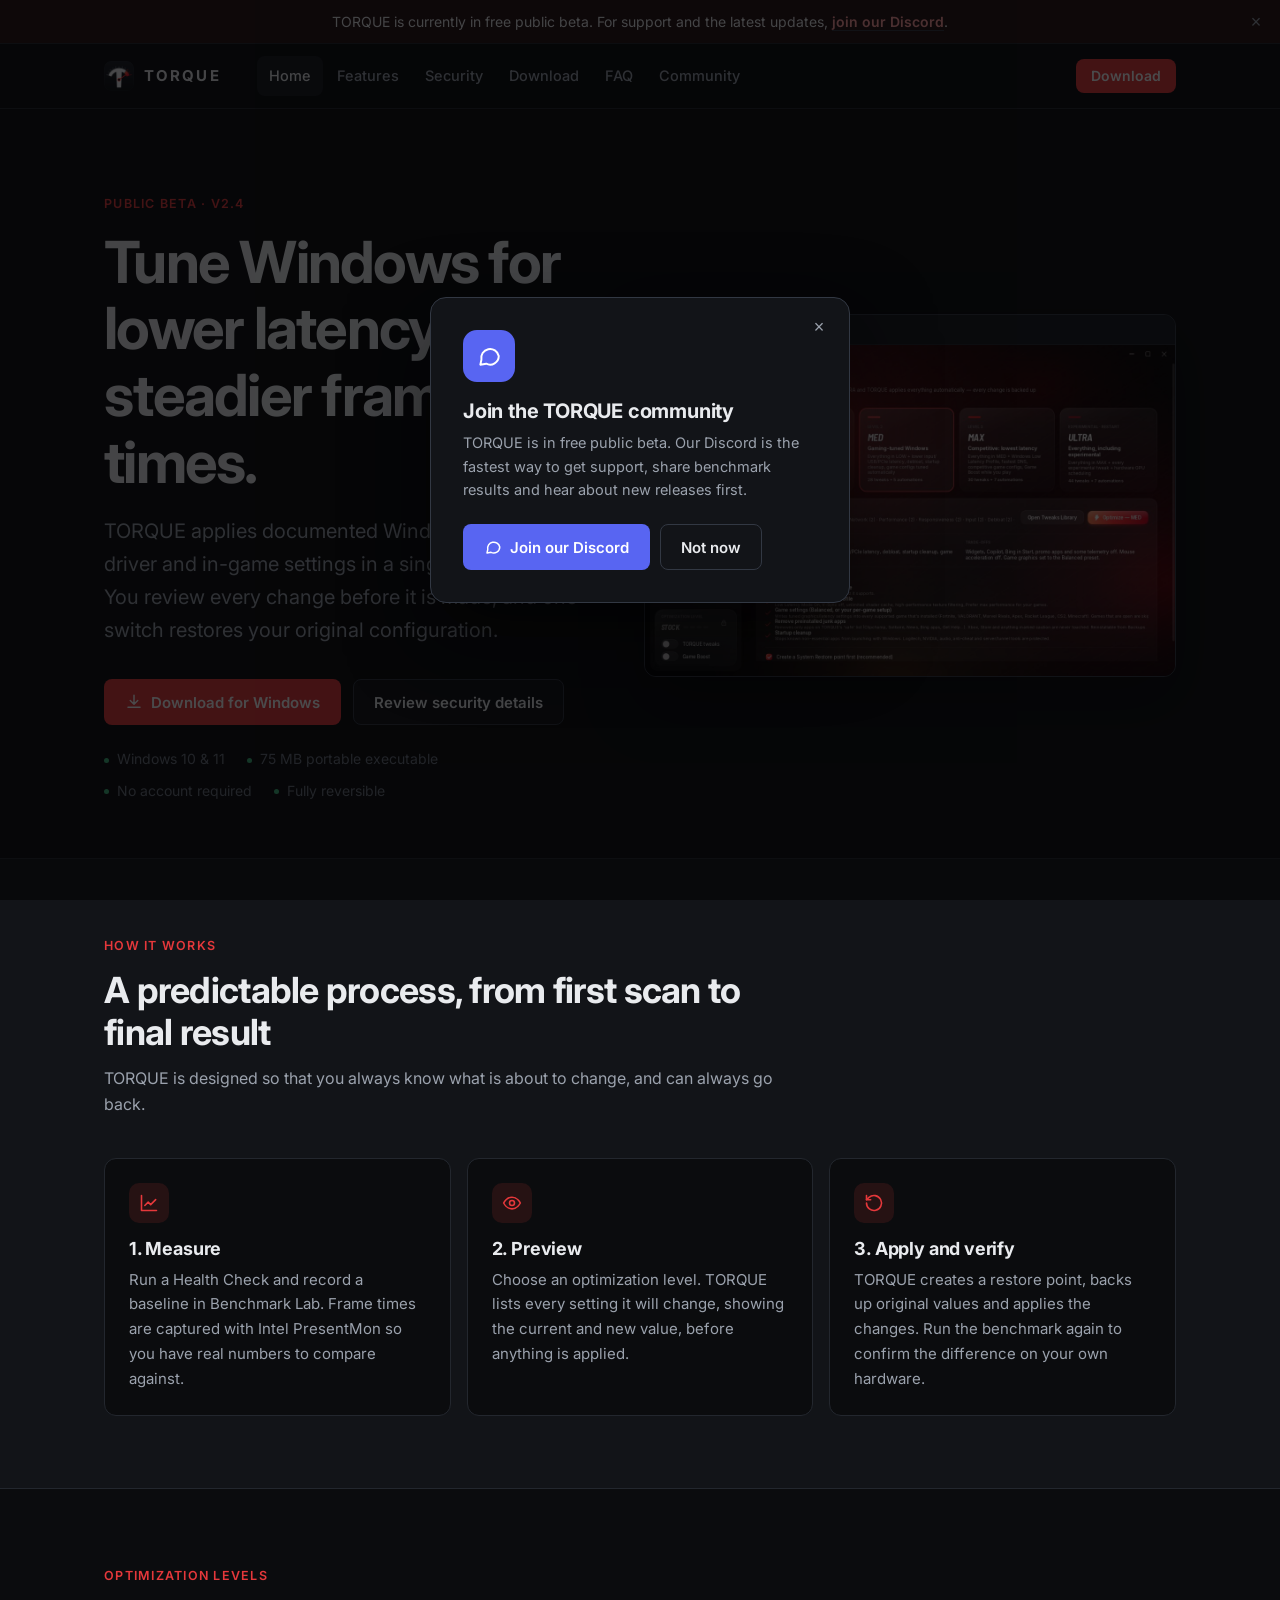
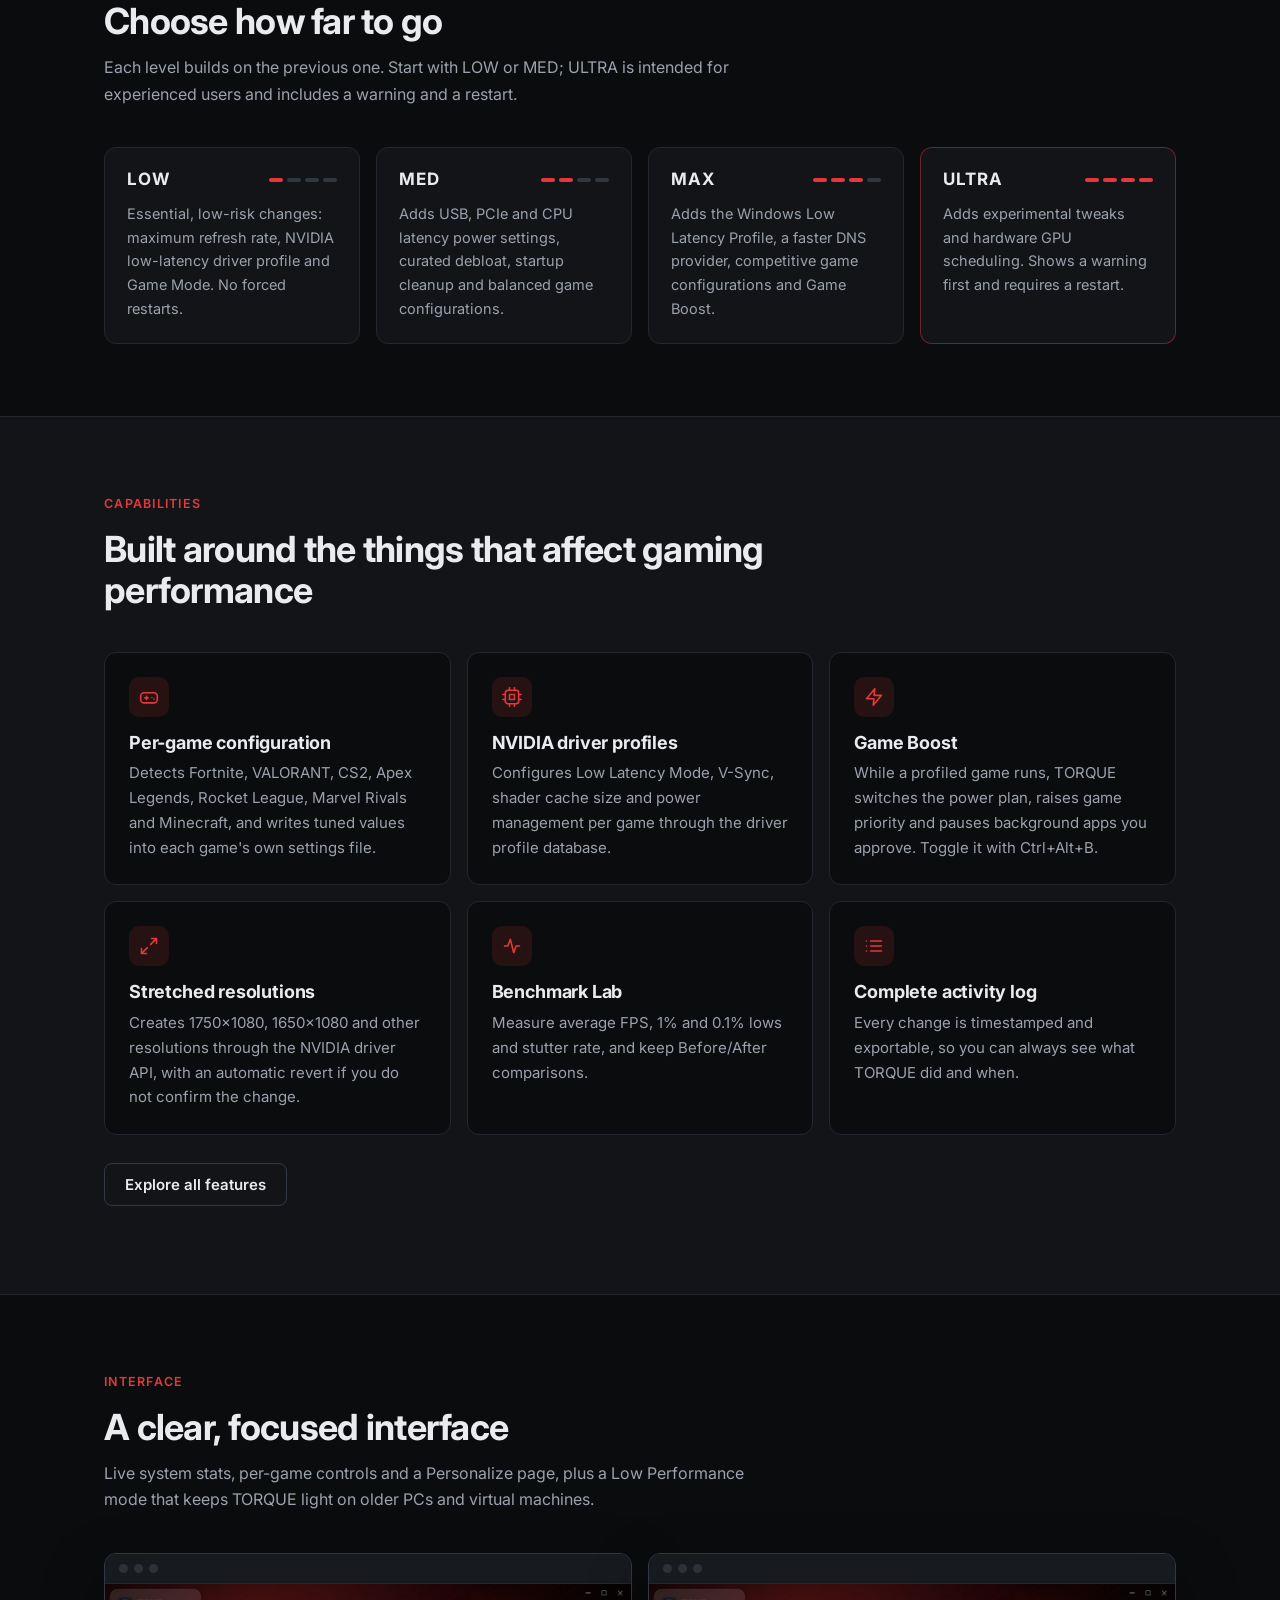
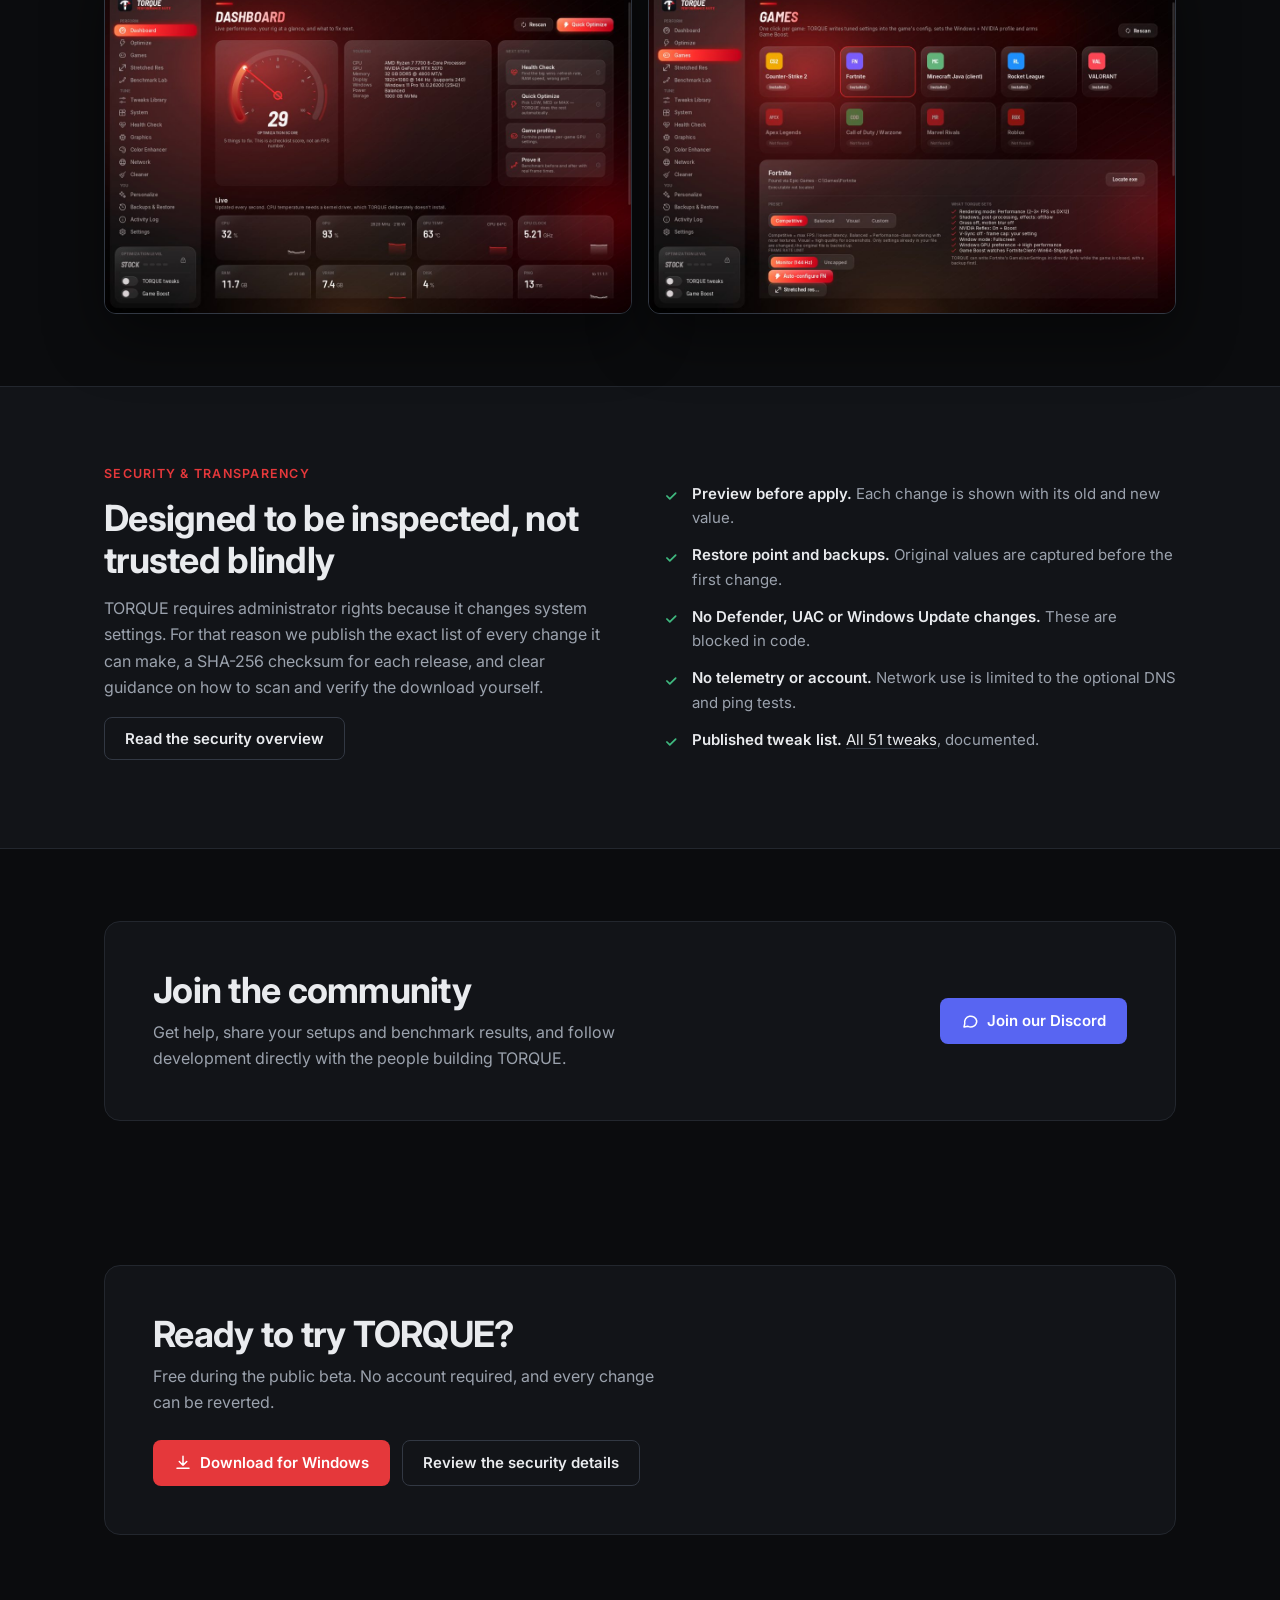
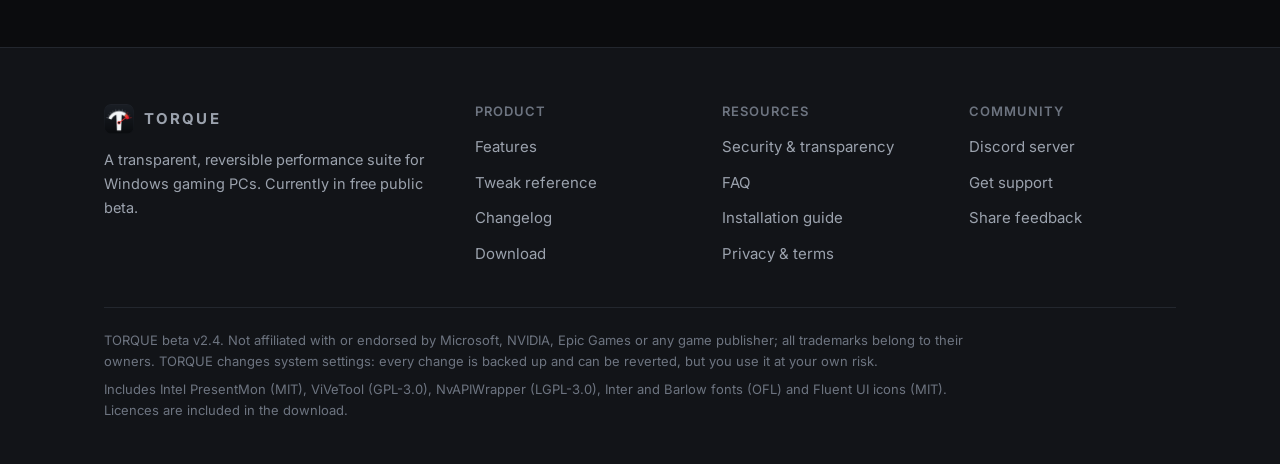
==== commit 435c57eb: "Release TORQUE v2.4: process diet, efficiency mode, Fortnite renderer fix Co-Authored-By: Claude Opu" ====
--- a/index.html
+++ b/index.html
@@ -29,7 +29,7 @@
 
 <section class="hero"><div class="wrap hero-grid">
   <div>
-    <span class="eyebrow">Public beta · v2.3</span>
+    <span class="eyebrow">Public beta · v2.4</span>
     <h1>Tune Windows for lower latency and steadier frame times.</h1>
     <p class="lead">TORQUE applies documented Windows, NVIDIA driver and in-game settings in a single guided step. You review every change before it is made, and one switch restores your original configuration.</p>
     <div class="actions">
@@ -91,7 +91,7 @@
       <li><b>Restore point and backups.</b> Original values are captured before the first change.</li>
       <li><b>No Defender, UAC or Windows Update changes.</b> These are blocked in code.</li>
       <li><b>No telemetry or account.</b> Network use is limited to the optional DNS and ping tests.</li>
-      <li><b>Published tweak list.</b> <a href="tweaks.html">All 44 tweaks</a>, documented.</li>
+      <li><b>Published tweak list.</b> <a href="tweaks.html">All 51 tweaks</a>, documented.</li>
     </ul>
   </div>
 </div></section>
@@ -115,7 +115,7 @@
     <div><h4>Community</h4><ul><li><a href="community.html" data-discord>Discord server</a></li><li><a href="community.html#support">Get support</a></li><li><a href="community.html#feedback">Share feedback</a></li></ul></div>
   </div>
   <div class="legal">
-    <p>TORQUE beta v2.3. Not affiliated with or endorsed by Microsoft, NVIDIA, Epic Games or any game publisher; all trademarks belong to their owners. TORQUE changes system settings: every change is backed up and can be reverted, but you use it at your own risk.</p>
+    <p>TORQUE beta v2.4. Not affiliated with or endorsed by Microsoft, NVIDIA, Epic Games or any game publisher; all trademarks belong to their owners. TORQUE changes system settings: every change is backed up and can be reverted, but you use it at your own risk.</p>
     <p>Includes Intel PresentMon (MIT), ViVeTool (GPL-3.0), NvAPIWrapper (LGPL-3.0), Inter and Barlow fonts (OFL) and Fluent UI icons (MIT). Licences are included in the download.</p>
   </div>
 </div></footer>
--- a/assets/style.css
+++ b/assets/style.css
@@ -232,3 +232,33 @@
 /* prevent long code/hashes from widening grid and list children */
 .steps>li,.card,.grid>*{min-width:0}
 .hashrow code{flex:1 1 240px;min-width:0;overflow-wrap:anywhere}
+
+/* beta announcement bar */
+.announce{position:relative;background:var(--accent-soft);border-bottom:1px solid var(--border);color:var(--text);font-size:14px;text-align:center;padding:10px 44px}
+.announce a{color:#ff9d9d;font-weight:600}
+.announce .close{position:absolute;right:10px;top:50%;transform:translateY(-50%);background:none;border:0;color:var(--muted);width:28px;height:28px;border-radius:7px;cursor:pointer;font-size:18px;line-height:1}
+.announce .close:hover{background:rgba(255,255,255,.08);color:var(--text)}
+
+/* discord join modal */
+.discord-overlay{position:fixed;inset:0;z-index:200;background:rgba(5,5,6,.72);display:flex;align-items:center;justify-content:center;padding:20px;opacity:0;pointer-events:none;transition:opacity .25s ease}
+.discord-overlay.show{opacity:1;pointer-events:auto}
+.discord-modal{background:var(--surface);border:1px solid var(--border-strong);border-radius:16px;max-width:420px;width:100%;padding:32px;position:relative;box-shadow:0 30px 80px rgba(0,0,0,.55);transform:translateY(12px);transition:transform .25s ease}
+.discord-overlay.show .discord-modal{transform:none}
+.discord-modal .close{position:absolute;top:14px;right:14px;background:none;border:0;color:var(--muted);cursor:pointer;width:32px;height:32px;border-radius:8px;display:grid;place-items:center;font-size:18px}
+.discord-modal .close:hover{background:var(--surface-2);color:var(--text)}
+.discord-modal .mark{width:52px;height:52px;border-radius:14px;background:#5865f2;display:grid;place-items:center;margin-bottom:18px}
+.discord-modal .mark svg{width:26px;height:26px;stroke:#fff;fill:none;stroke-width:1.8;stroke-linecap:round;stroke-linejoin:round}
+.discord-modal h3{font-size:20px;margin-bottom:8px}
+.discord-modal p{color:var(--muted);font-size:14.5px;margin:0 0 22px}
+.discord-modal .actions{display:flex;gap:10px;flex-wrap:wrap}
+
+/* floating discord widget */
+.discord-widget{position:fixed;right:20px;bottom:20px;z-index:150;display:flex;align-items:center;gap:9px;background:#5865f2;color:#fff;border:0;border-radius:999px;padding:13px 18px 13px 14px;font:600 14px/1 var(--font);cursor:pointer;box-shadow:0 10px 30px rgba(0,0,0,.4);transform:translateY(90px) scale(.85);opacity:0;transition:transform .35s ease,opacity .35s ease,background .15s;visibility:hidden}
+.discord-widget.show{transform:none;opacity:1;visibility:visible}
+.discord-widget:hover{background:#6b77f4}
+.discord-widget svg{width:19px;height:19px;stroke:#fff;fill:none;stroke-width:1.8;stroke-linecap:round;stroke-linejoin:round}
+@media (max-width:640px){
+  .discord-widget span{display:none}
+  .discord-widget{padding:14px;border-radius:50%}
+  .announce{font-size:13px;padding:10px 40px}
+}
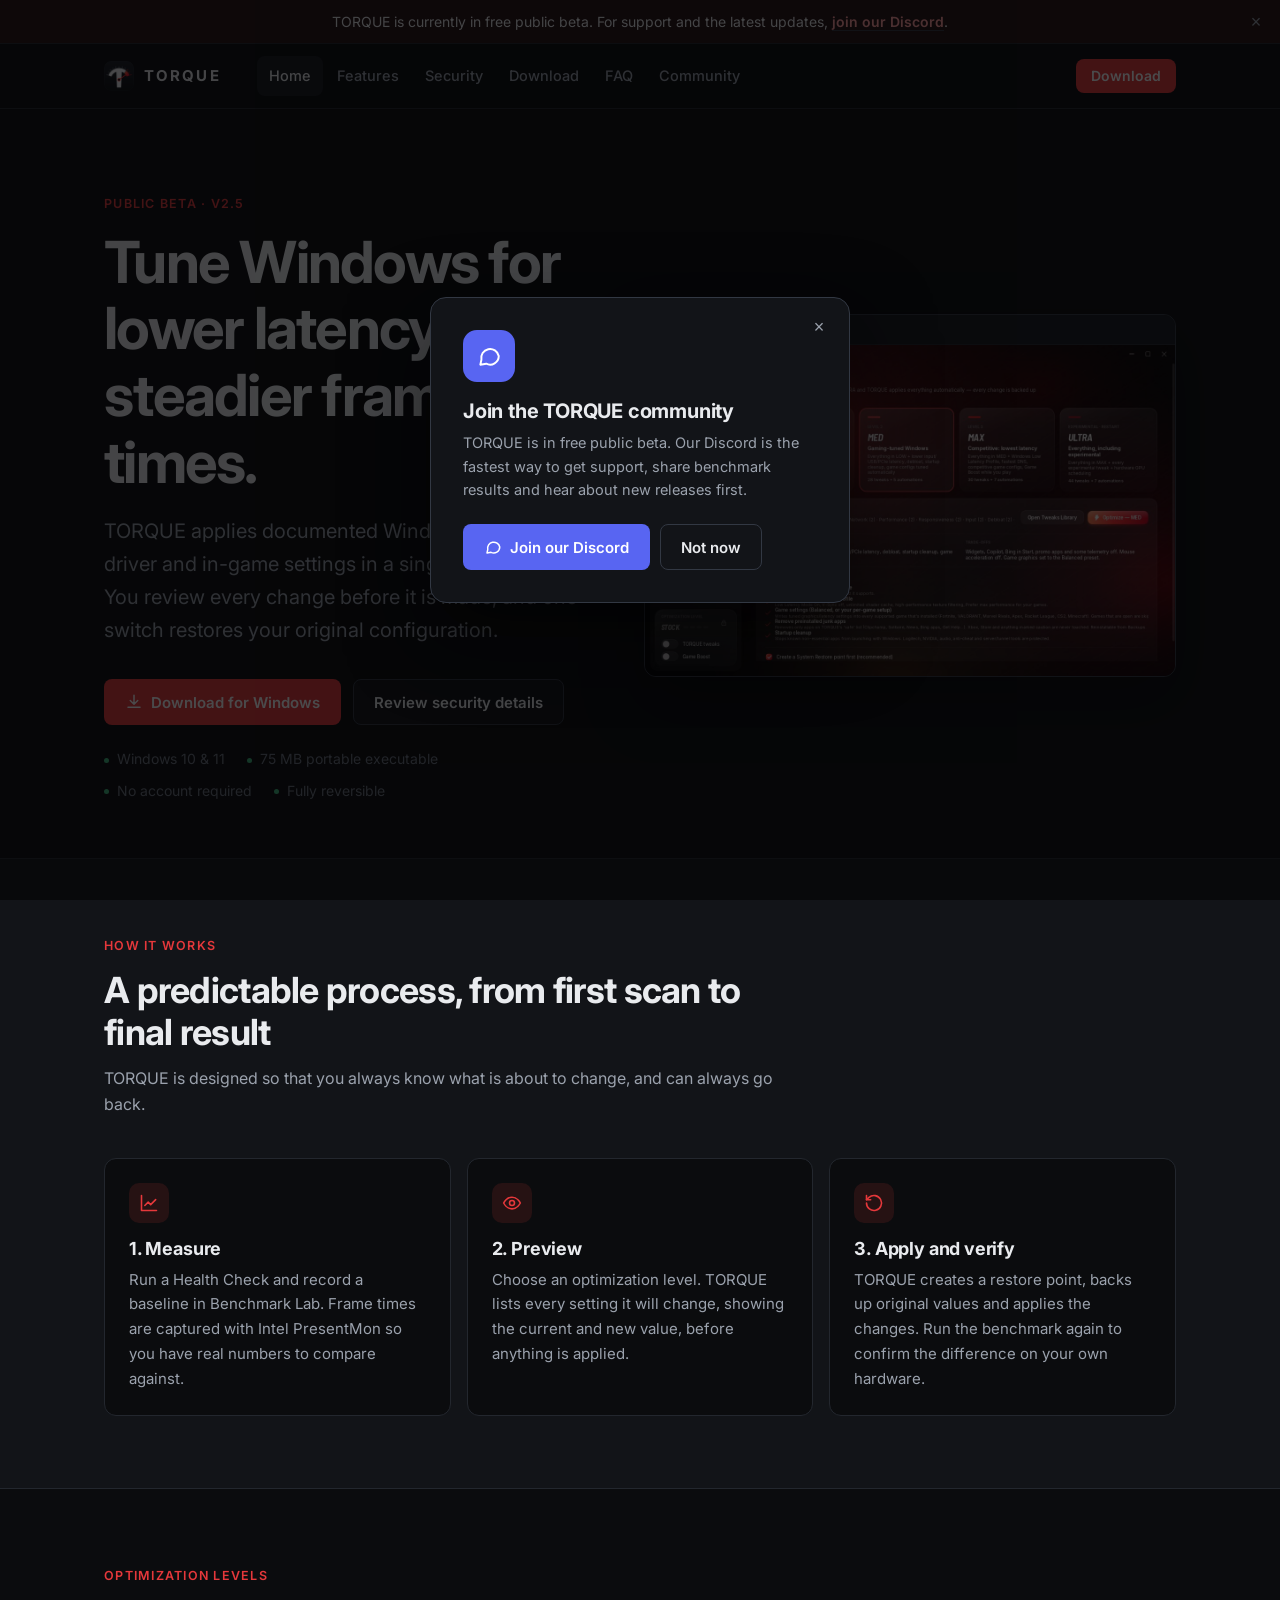
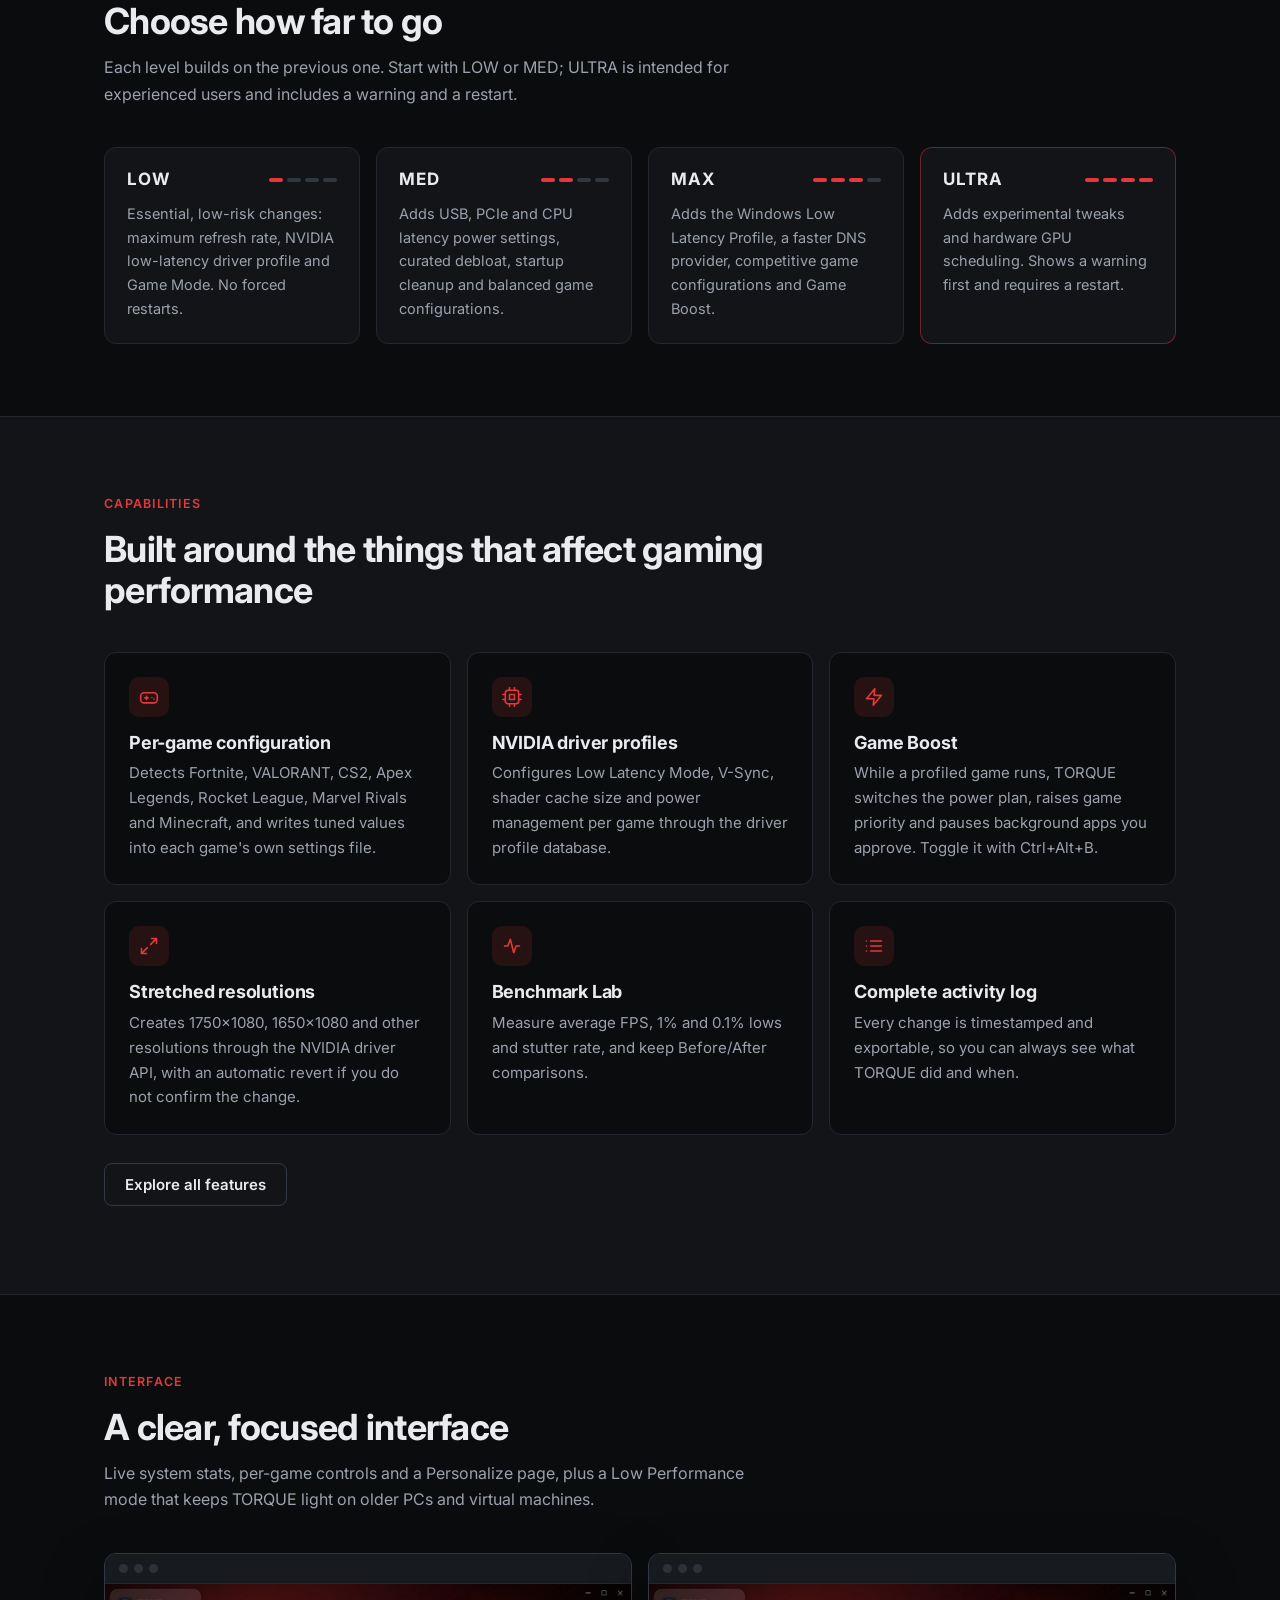
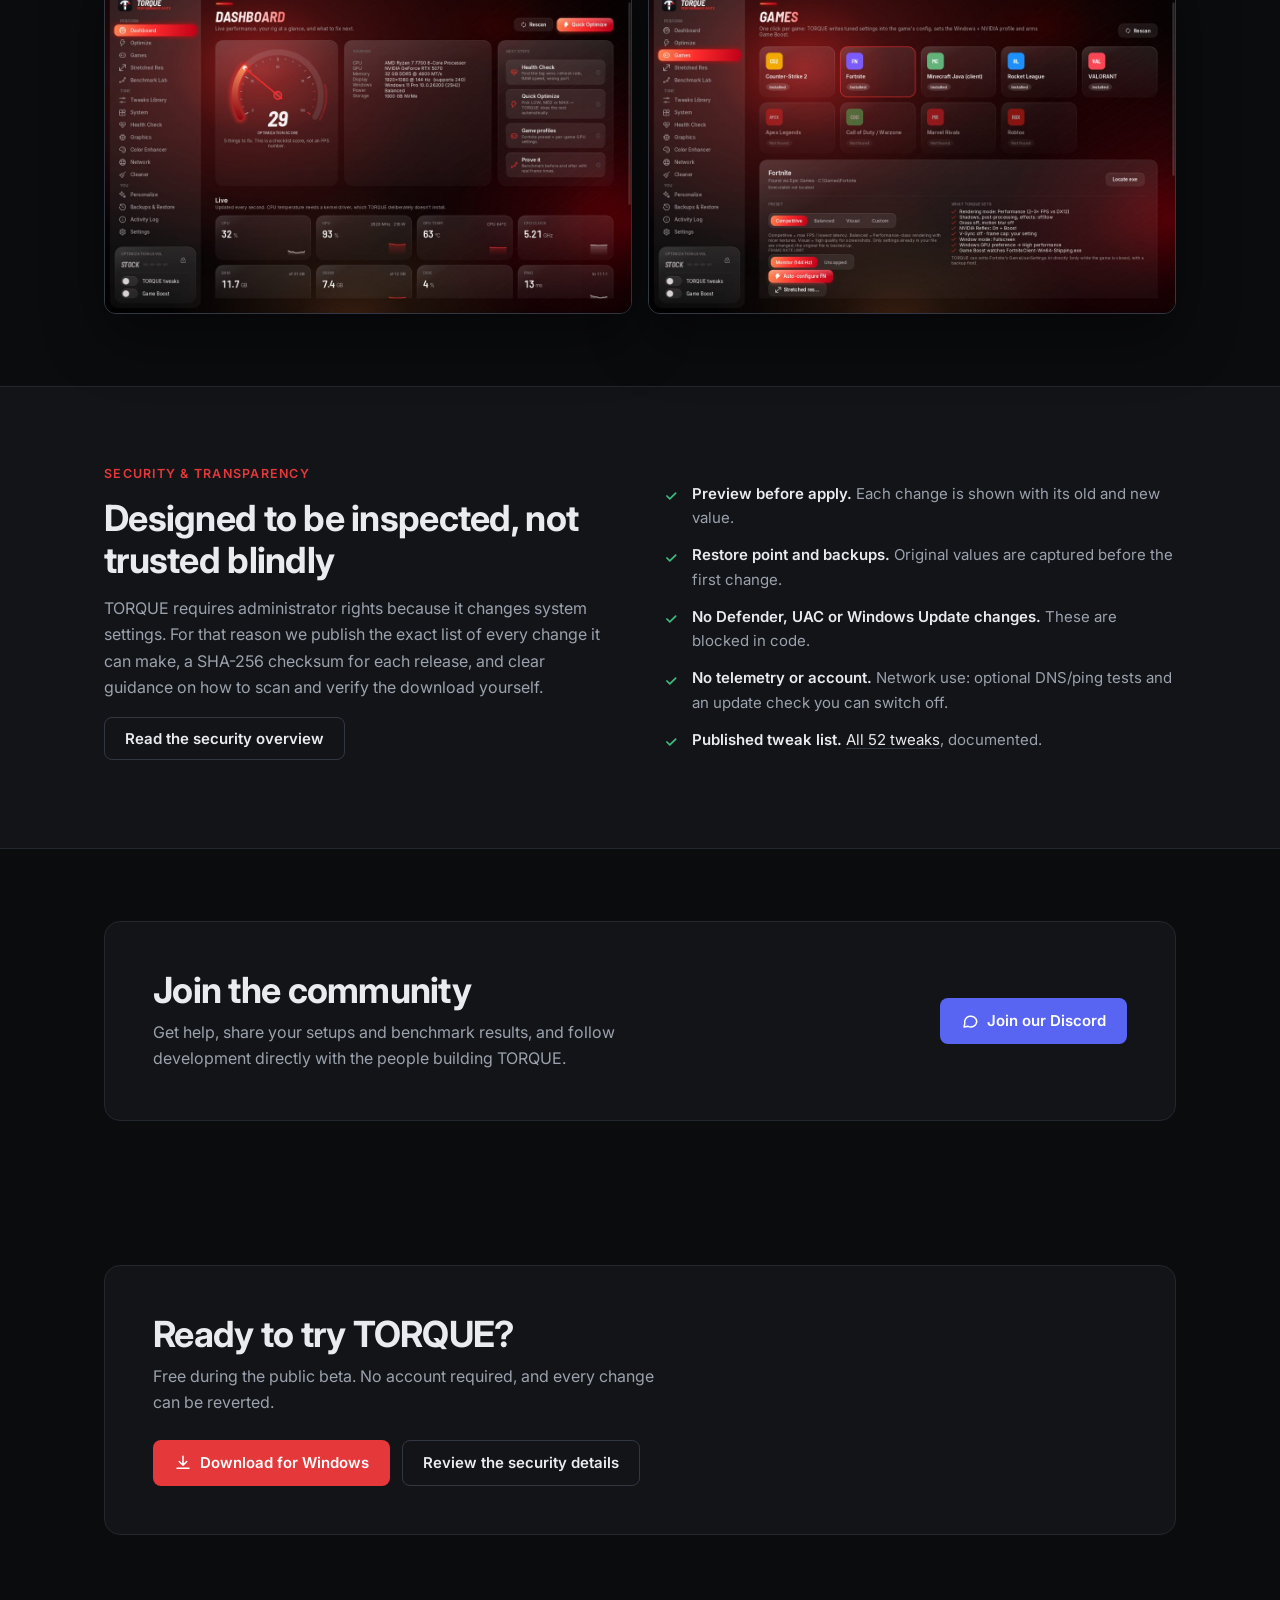
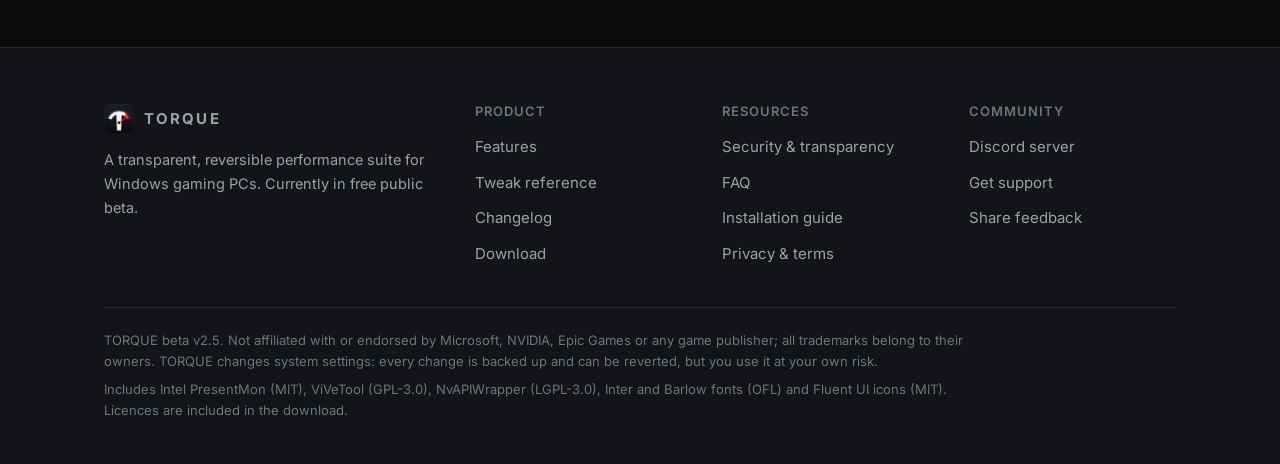
==== commit b2db173b: "Release TORQUE v2.5: update banner, timer resolution, diagnostics, Discord link Adds v2.5 zip + chec" ====
--- a/index.html
+++ b/index.html
@@ -29,7 +29,7 @@
 
 <section class="hero"><div class="wrap hero-grid">
   <div>
-    <span class="eyebrow">Public beta · v2.4</span>
+    <span class="eyebrow">Public beta · v2.5</span>
     <h1>Tune Windows for lower latency and steadier frame times.</h1>
     <p class="lead">TORQUE applies documented Windows, NVIDIA driver and in-game settings in a single guided step. You review every change before it is made, and one switch restores your original configuration.</p>
     <div class="actions">
@@ -90,8 +90,8 @@
       <li><b>Preview before apply.</b> Each change is shown with its old and new value.</li>
       <li><b>Restore point and backups.</b> Original values are captured before the first change.</li>
       <li><b>No Defender, UAC or Windows Update changes.</b> These are blocked in code.</li>
-      <li><b>No telemetry or account.</b> Network use is limited to the optional DNS and ping tests.</li>
-      <li><b>Published tweak list.</b> <a href="tweaks.html">All 51 tweaks</a>, documented.</li>
+      <li><b>No telemetry or account.</b> Network use: optional DNS/ping tests and an update check you can switch off.</li>
+      <li><b>Published tweak list.</b> <a href="tweaks.html">All 52 tweaks</a>, documented.</li>
     </ul>
   </div>
 </div></section>
@@ -115,7 +115,7 @@
     <div><h4>Community</h4><ul><li><a href="community.html" data-discord>Discord server</a></li><li><a href="community.html#support">Get support</a></li><li><a href="community.html#feedback">Share feedback</a></li></ul></div>
   </div>
   <div class="legal">
-    <p>TORQUE beta v2.4. Not affiliated with or endorsed by Microsoft, NVIDIA, Epic Games or any game publisher; all trademarks belong to their owners. TORQUE changes system settings: every change is backed up and can be reverted, but you use it at your own risk.</p>
+    <p>TORQUE beta v2.5. Not affiliated with or endorsed by Microsoft, NVIDIA, Epic Games or any game publisher; all trademarks belong to their owners. TORQUE changes system settings: every change is backed up and can be reverted, but you use it at your own risk.</p>
     <p>Includes Intel PresentMon (MIT), ViVeTool (GPL-3.0), NvAPIWrapper (LGPL-3.0), Inter and Barlow fonts (OFL) and Fluent UI icons (MIT). Licences are included in the download.</p>
   </div>
 </div></footer>
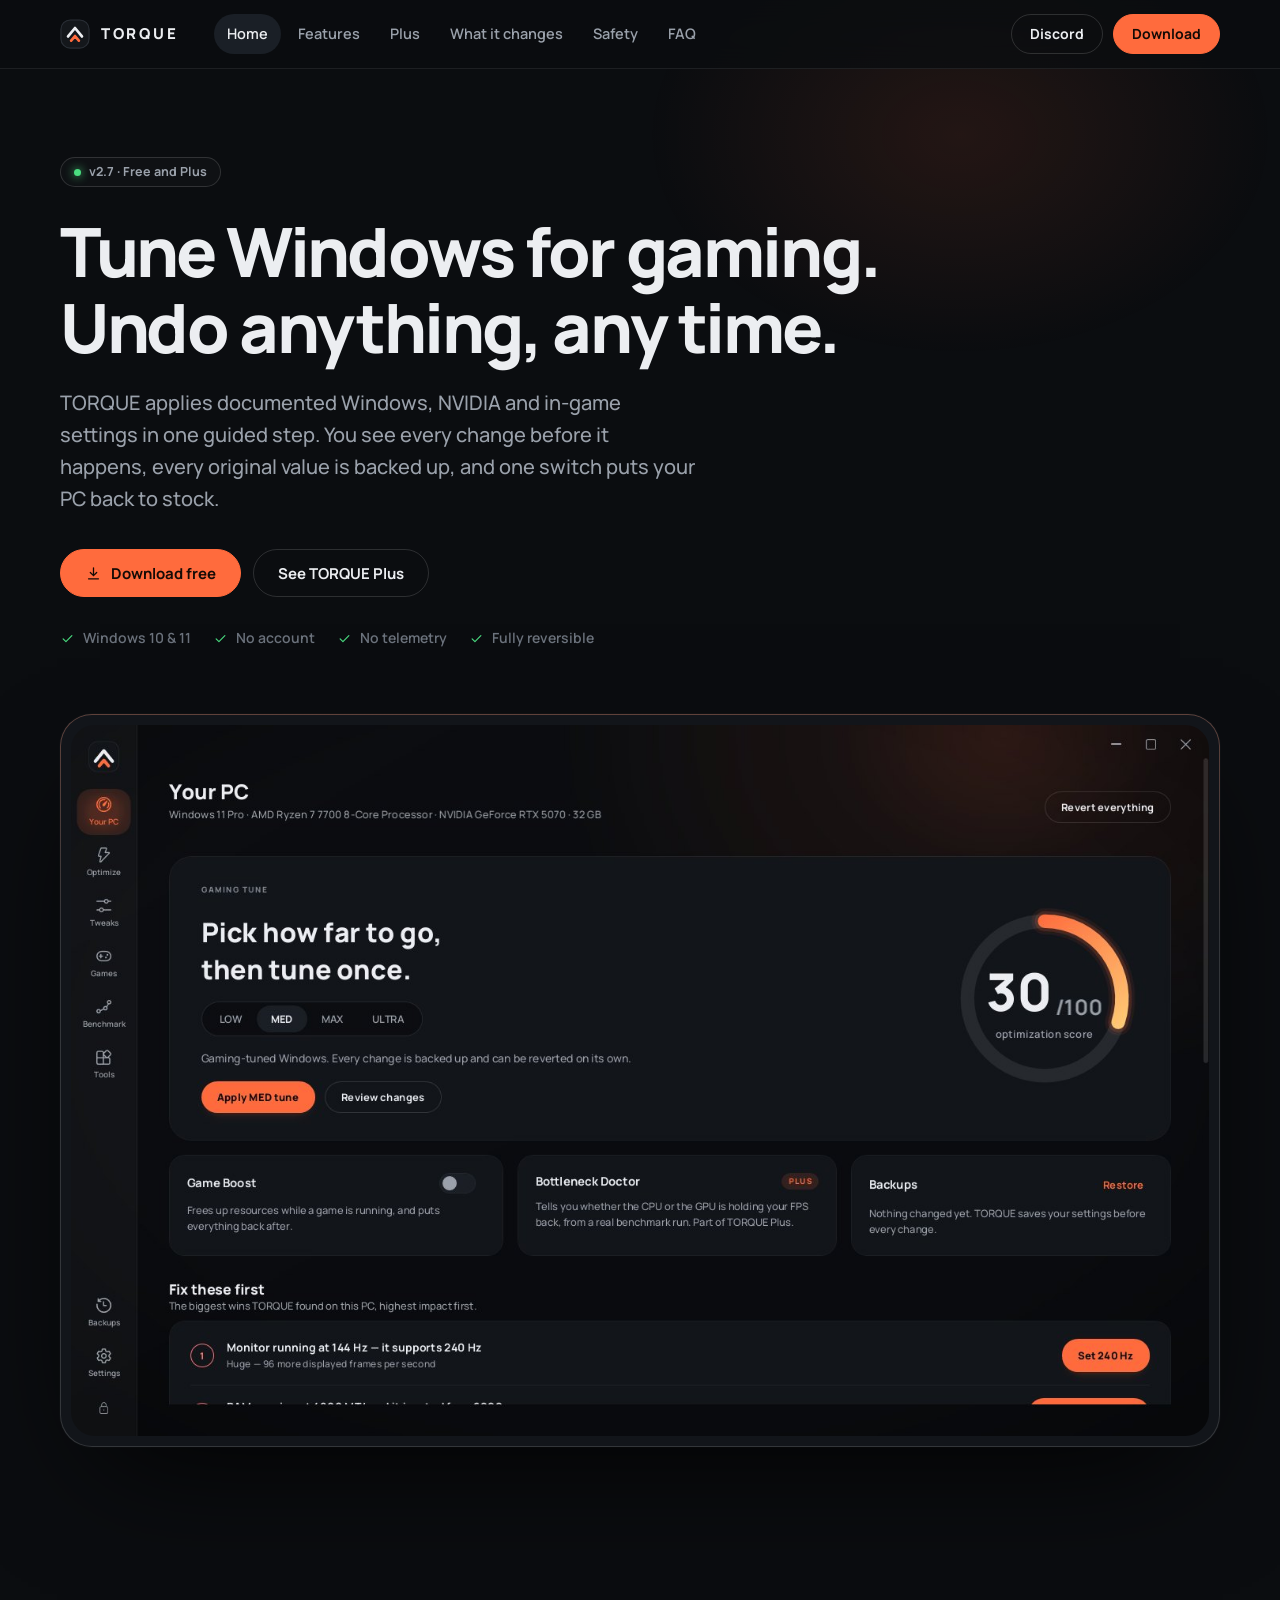
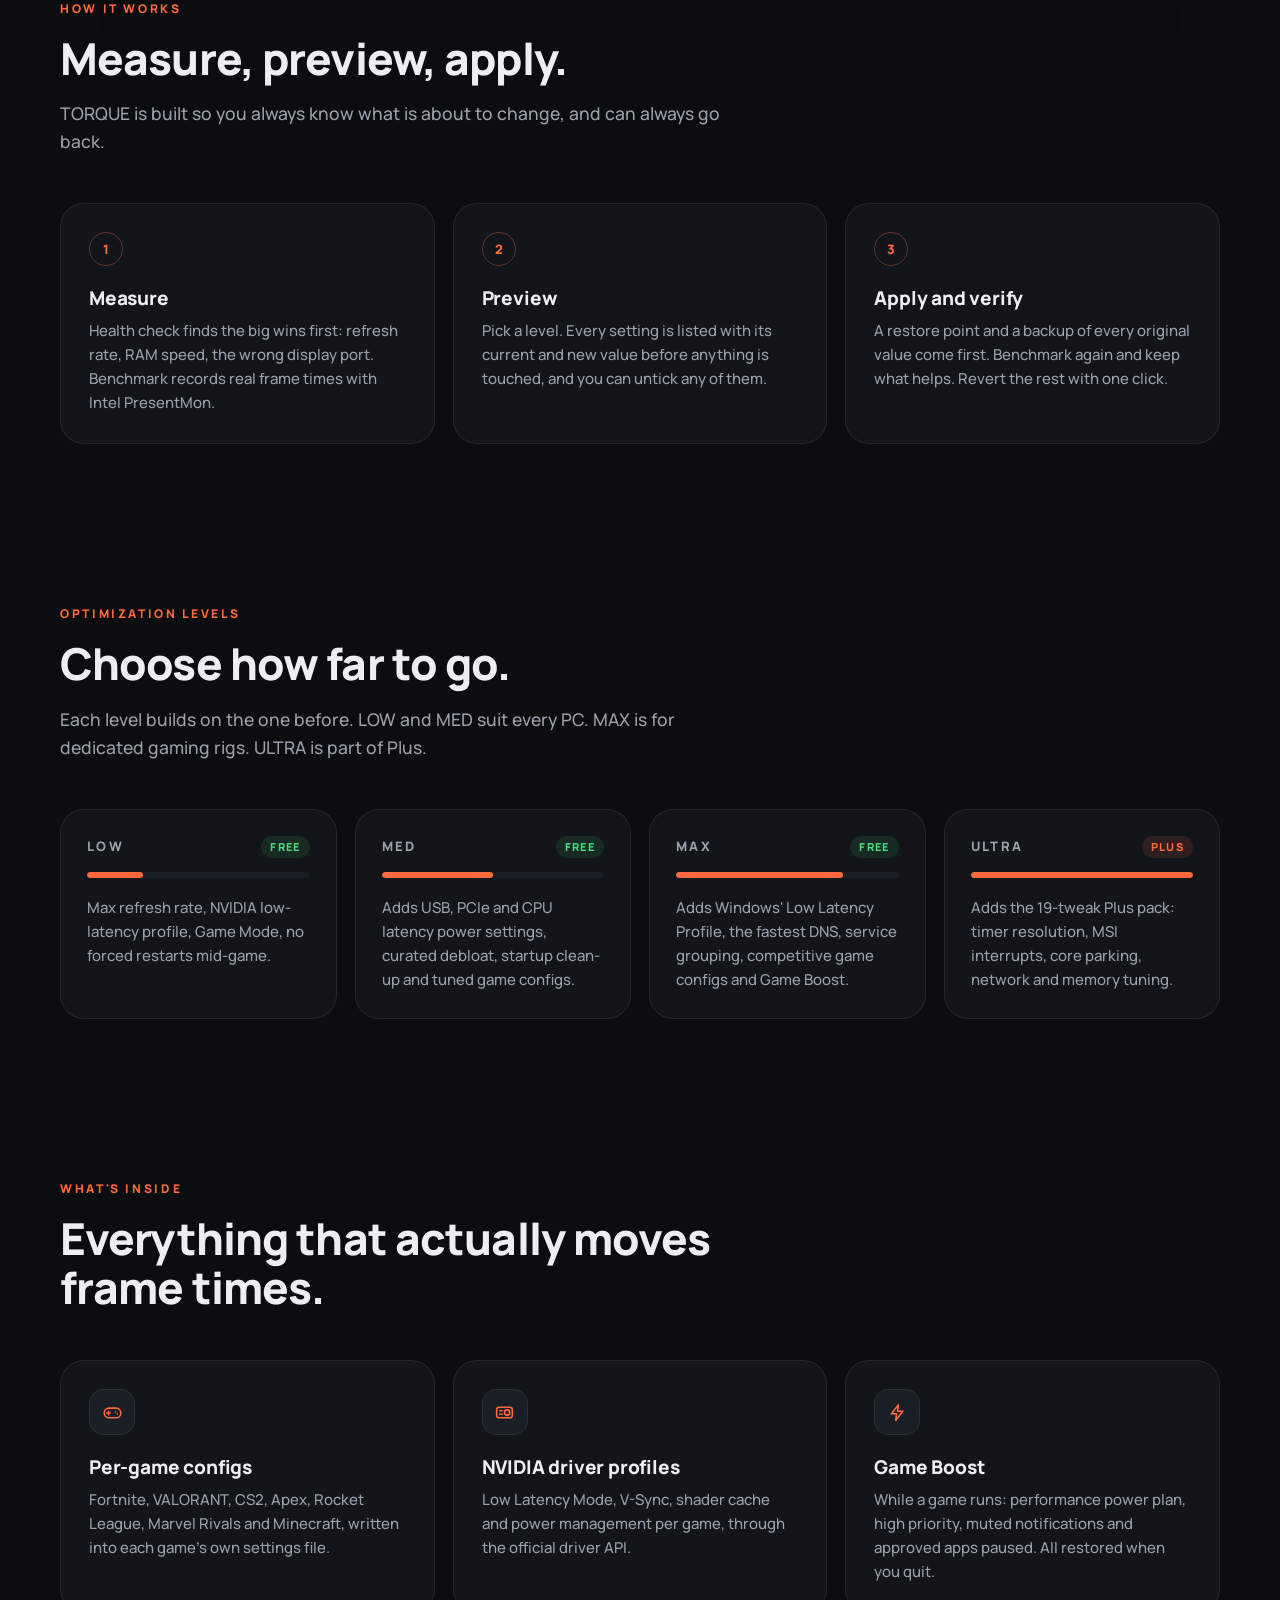
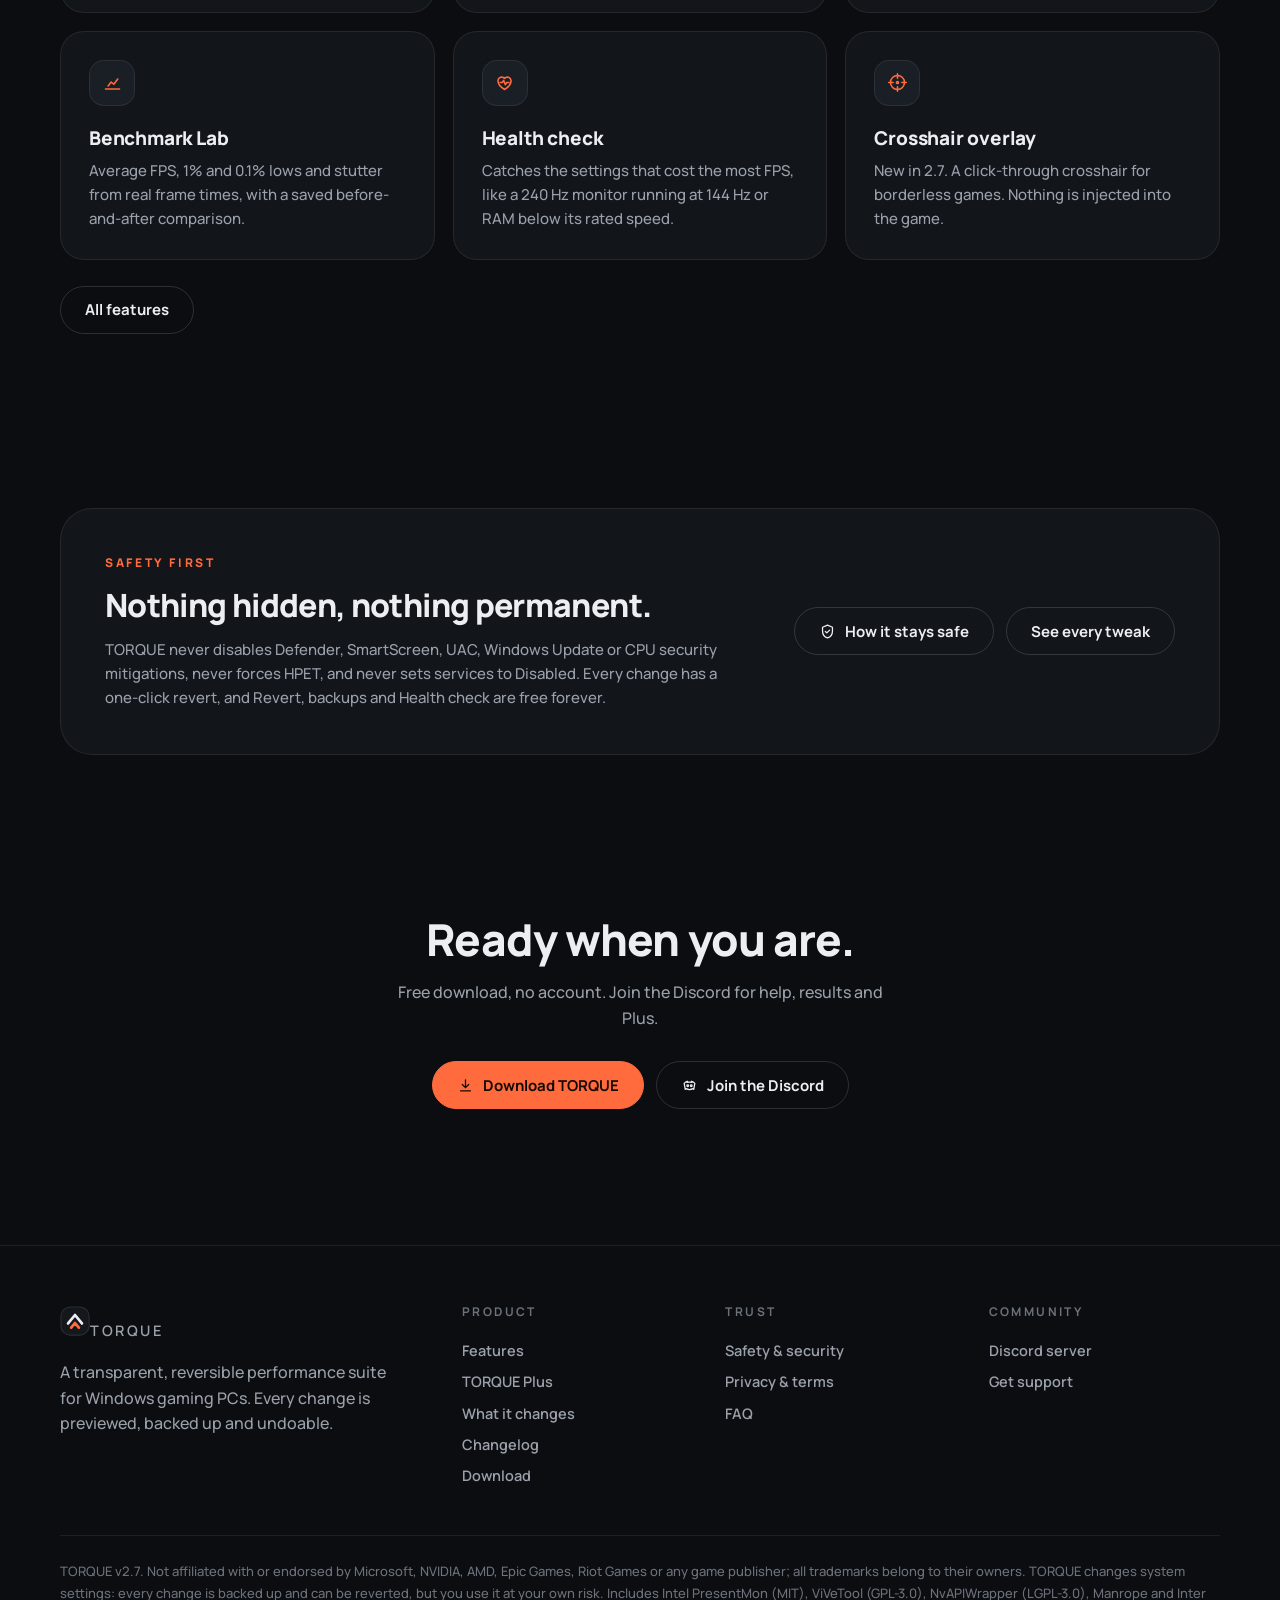
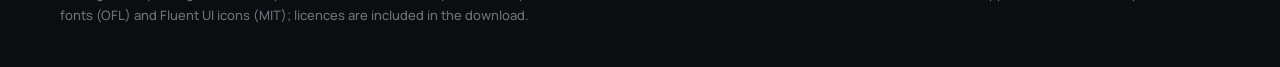
==== commit 5034dbe6: "Release TORQUE v2.7 website: new design, Plus page, signed updates - Redesigned site in the app's Si" ====
--- a/index.html
+++ b/index.html
@@ -3,122 +3,114 @@
 <head>
 <meta charset="utf-8">
 <meta name="viewport" content="width=device-width, initial-scale=1">
-<title>TORQUE — Windows Performance Suite for Gamers</title>
-<meta name="description" content="TORQUE tunes Windows, your NVIDIA driver and your games for lower input latency and more consistent frame times. Previewed, backed up and fully reversible. Free during beta.">
-<meta name="theme-color" content="#0b0c0e">
+<title>TORQUE: Windows tuning for gamers, fully reversible</title>
+<meta name="description" content="Tune Windows, NVIDIA and game settings in one guided step. Preview every change, back up every value, undo anything.">
+<meta name="theme-color" content="#0B0D10">
+<meta http-equiv="Content-Security-Policy" content="default-src 'self'; img-src 'self' data:; style-src 'self' 'unsafe-inline'; script-src 'self'; font-src 'self'; connect-src 'none'; frame-src 'none'; base-uri 'self'; form-action 'none'">
+<meta name="referrer" content="strict-origin-when-cross-origin">
+<meta property="og:title" content="TORQUE: Windows tuning for gamers, fully reversible">
+<meta property="og:description" content="Tune Windows, NVIDIA and game settings in one guided step. Preview every change, back up every value, undo anything.">
+<meta property="og:image" content="https://torquetweakz.github.io/Torque/img/og.png">
 <meta property="og:type" content="website">
-<meta property="og:title" content="TORQUE — Windows Performance Suite for Gamers">
-<meta property="og:description" content="TORQUE tunes Windows, your NVIDIA driver and your games for lower input latency and more consistent frame times. Previewed, backed up and fully reversible. Free during beta.">
-<meta property="og:image" content="img/02-optimize.jpg">
-<meta name="twitter:card" content="summary_large_image">
-<link rel="icon" href="img/logo.png">
-<link rel="preconnect" href="https://fonts.googleapis.com">
-<link rel="preconnect" href="https://fonts.gstatic.com" crossorigin>
-<link href="https://fonts.googleapis.com/css2?family=Inter:wght@400;500;600;700&display=swap" rel="stylesheet">
-<link rel="stylesheet" href="assets/style.css">
+<link rel="icon" href="img/icon-64.png">
+<link rel="preload" href="assets/fonts/manrope-800.woff2" as="font" type="font/woff2" crossorigin>
+<link rel="stylesheet" href="assets/style.css?v=2.7.0">
 </head>
 <body>
 <a class="skip" href="#main">Skip to content</a>
-<header class="site-header"><div class="wrap">
-  <a class="brand" href="index.html" aria-label="TORQUE home"><img src="img/logo.png" alt="" width="30" height="30">TORQUE</a>
-  <nav class="nav" id="nav" aria-label="Main"><a href="index.html" aria-current="page">Home</a><a href="features.html">Features</a><a href="security.html">Security</a><a href="download.html">Download</a><a href="faq.html">FAQ</a><a href="community.html">Community</a></nav>
-  <div class="header-cta"><a class="btn btn-primary btn-sm" href="download.html">Download</a></div>
-  <button class="menu-btn" aria-label="Menu" aria-expanded="false" aria-controls="nav"><svg viewBox="0 0 24 24"><path d="M4 7h16M4 12h16M4 17h16"/></svg></button>
-</div></header>
+<header class="nav">
+  <div class="wrap">
+    <a class="brand" href="index.html" aria-label="TORQUE home"><svg viewBox="0 0 32 32" aria-hidden="true"><rect x="1" y="1" width="30" height="30" rx="10" fill="#14171B" stroke="#2A2F36" stroke-width="1.2"/>
+<path d="M8.6 18.6L16 9.6l7.4 9" fill="none" stroke="#ECEEF1" stroke-width="2.9" stroke-linecap="round" stroke-linejoin="round"/>
+<path d="M11.9 23.1L16 18.2l4.1 4.9" fill="none" stroke="#FF6B3D" stroke-width="2.9" stroke-linecap="round" stroke-linejoin="round"/></svg>TORQUE</a>
+    <nav class="links" aria-label="Main"><a href="index.html" aria-current=page>Home</a><a href="features.html">Features</a><a href="plus.html">Plus</a><a href="tweaks.html">What it changes</a><a href="security.html">Safety</a><a href="faq.html">FAQ</a></nav>
+    <div class="cta"><a class="btn sm" href="https://discord.gg/BY3MgZftgC" rel="noopener">Discord</a><a class="btn sm primary" href="download.html">Download</a></div>
+    <button class="menu" aria-label="Menu" aria-expanded="false"><svg viewBox="0 0 24 24" fill="none" stroke="currentColor" stroke-width="1.8" stroke-linecap="round" stroke-linejoin="round" aria-hidden="true"><path d="M4 7h16M4 12h16M4 17h16"/></svg></button>
+  </div>
+</header>
 <main id="main">
 
-<section class="hero"><div class="wrap hero-grid">
-  <div>
-    <span class="eyebrow">Public beta · v2.5</span>
-    <h1>Tune Windows for lower latency and steadier frame times.</h1>
-    <p class="lead">TORQUE applies documented Windows, NVIDIA driver and in-game settings in a single guided step. You review every change before it is made, and one switch restores your original configuration.</p>
-    <div class="actions">
-      <a class="btn btn-primary" href="download.html"><svg viewBox="0 0 24 24" aria-hidden="true"><path d="M12 3v12m0 0-5-5m5 5 5-5M4 19h16"/></svg>Download for Windows</a>
-      <a class="btn btn-secondary" href="security.html">Review security details</a>
+<section class="hero">
+  <div class="wrap">
+    <span class="pill"><span class="dot"></span>v2.7 · Free and Plus</span>
+    <h1 style="margin-top:26px">Tune Windows for gaming.<br>Undo anything, any time.</h1>
+    <p class="lead">TORQUE applies documented Windows, NVIDIA and in-game settings in one guided step. You see every change before it happens, every original value is backed up, and one switch puts your PC back to stock.</p>
+    <div class="actions"><a class="btn primary" href="download.html"><svg viewBox="0 0 24 24" fill="none" stroke="currentColor" stroke-width="1.8" stroke-linecap="round" stroke-linejoin="round" aria-hidden="true"><path d="M12 4v11m0 0l-4.5-4.5M12 15l4.5-4.5M5 19.5h14"/></svg>Download free</a><a class="btn" href="plus.html">See TORQUE Plus</a></div>
+    <div class="meta"><span><svg viewBox="0 0 24 24" fill="none" stroke="currentColor" stroke-width="1.8" stroke-linecap="round" stroke-linejoin="round" aria-hidden="true"><path d="M5 12.5l4.5 4.5L19 7.5"/></svg>Windows 10 &amp; 11</span><span><svg viewBox="0 0 24 24" fill="none" stroke="currentColor" stroke-width="1.8" stroke-linecap="round" stroke-linejoin="round" aria-hidden="true"><path d="M5 12.5l4.5 4.5L19 7.5"/></svg>No account</span><span><svg viewBox="0 0 24 24" fill="none" stroke="currentColor" stroke-width="1.8" stroke-linecap="round" stroke-linejoin="round" aria-hidden="true"><path d="M5 12.5l4.5 4.5L19 7.5"/></svg>No telemetry</span><span><svg viewBox="0 0 24 24" fill="none" stroke="currentColor" stroke-width="1.8" stroke-linecap="round" stroke-linejoin="round" aria-hidden="true"><path d="M5 12.5l4.5 4.5L19 7.5"/></svg>Fully reversible</span></div>
+    <div class="shot rv"><img src="img/v27-dashboard.jpg" width="1440" height="900" alt="TORQUE Your PC page: optimization level picker, Game Boost, Bottleneck Doctor and the top fixes for this PC"></div>
+  </div>
+</section>
+
+<section>
+  <div class="wrap">
+    <div class="head"><span class="eyebrow accent">How it works</span><h2>Measure, preview, apply.</h2><p>TORQUE is built so you always know what is about to change, and can always go back.</p></div>
+    <div class="grid g3">
+      <div class="card rv"><div class="num">1</div><h3>Measure</h3><p>Health check finds the big wins first: refresh rate, RAM speed, the wrong display port. Benchmark records real frame times with Intel PresentMon.</p></div>
+      <div class="card rv"><div class="num">2</div><h3>Preview</h3><p>Pick a level. Every setting is listed with its current and new value before anything is touched, and you can untick any of them.</p></div>
+      <div class="card rv"><div class="num">3</div><h3>Apply and verify</h3><p>A restore point and a backup of every original value come first. Benchmark again and keep what helps. Revert the rest with one click.</p></div>
     </div>
-    <ul class="facts"><li>Windows 10 &amp; 11</li><li>75 MB portable executable</li><li>No account required</li><li>Fully reversible</li></ul>
   </div>
-  <figure class="frame"><div class="frame-bar"><i></i><i></i><i></i></div><img src="img/02-optimize.jpg" width="1200" height="750" alt="The TORQUE Optimize screen showing the four optimization levels and a change preview"></figure>
-</div></section>
+</section>
 
-<section class="section alt"><div class="wrap">
-  <div class="section-head reveal"><span class="eyebrow">How it works</span><h2>A predictable process, from first scan to final result</h2><p>TORQUE is designed so that you always know what is about to change, and can always go back.</p></div>
-  <div class="grid g3">
-    <div class="card reveal"><div class="icon"><svg viewBox="0 0 24 24" aria-hidden="true"><path d="M3 3v18h18"/><path d="m7 15 4-4 3 3 6-6"/></svg></div><h3>1. Measure</h3><p>Run a Health Check and record a baseline in Benchmark Lab. Frame times are captured with Intel PresentMon so you have real numbers to compare against.</p></div>
-    <div class="card reveal"><div class="icon"><svg viewBox="0 0 24 24" aria-hidden="true"><path d="M2 12s3.6-7 10-7 10 7 10 7-3.6 7-10 7S2 12 2 12z"/><circle cx="12" cy="12" r="3"/></svg></div><h3>2. Preview</h3><p>Choose an optimization level. TORQUE lists every setting it will change, showing the current and new value, before anything is applied.</p></div>
-    <div class="card reveal"><div class="icon"><svg viewBox="0 0 24 24" aria-hidden="true"><path d="M3 12a9 9 0 1 0 3-6.7L3 8"/><path d="M3 3v5h5"/></svg></div><h3>3. Apply and verify</h3><p>TORQUE creates a restore point, backs up original values and applies the changes. Run the benchmark again to confirm the difference on your own hardware.</p></div>
+<section class="tight">
+  <div class="wrap">
+    <div class="head"><span class="eyebrow accent">Optimization levels</span><h2>Choose how far to go.</h2><p>Each level builds on the one before. LOW and MED suit every PC. MAX is for dedicated gaming rigs. ULTRA is part of Plus.</p></div>
+    <div class="grid g4 levels">
+      <div class="card rv"><div class="lvl">LOW <span class="tag good">FREE</span></div><div class="bar"><i style="width:25%"></i></div><p>Max refresh rate, NVIDIA low-latency profile, Game Mode, no forced restarts mid-game.</p></div>
+      <div class="card rv"><div class="lvl">MED <span class="tag good">FREE</span></div><div class="bar"><i style="width:50%"></i></div><p>Adds USB, PCIe and CPU latency power settings, curated debloat, startup clean-up and tuned game configs.</p></div>
+      <div class="card rv"><div class="lvl">MAX <span class="tag good">FREE</span></div><div class="bar"><i style="width:75%"></i></div><p>Adds Windows' Low Latency Profile, the fastest DNS, service grouping, competitive game configs and Game Boost.</p></div>
+      <div class="card rv"><div class="lvl">ULTRA <span class="tag">PLUS</span></div><div class="bar"><i style="width:100%"></i></div><p>Adds the 19-tweak Plus pack: timer resolution, MSI interrupts, core parking, network and memory tuning.</p></div>
+    </div>
   </div>
-</div></section>
+</section>
 
-<section class="section"><div class="wrap">
-  <div class="section-head reveal"><span class="eyebrow">Optimization levels</span><h2>Choose how far to go</h2><p>Each level builds on the previous one. Start with LOW or MED; ULTRA is intended for experienced users and includes a warning and a restart.</p></div>
-  <div class="grid g4">
-    <div class="level reveal"><h3>LOW <span class="meter" aria-hidden="true"><i class="on"></i><i></i><i></i><i></i></span></h3><p>Essential, low-risk changes: maximum refresh rate, NVIDIA low-latency driver profile and Game Mode. No forced restarts.</p></div>
-    <div class="level reveal"><h3>MED <span class="meter" aria-hidden="true"><i class="on"></i><i class="on"></i><i></i><i></i></span></h3><p>Adds USB, PCIe and CPU latency power settings, curated debloat, startup cleanup and balanced game configurations.</p></div>
-    <div class="level reveal"><h3>MAX <span class="meter" aria-hidden="true"><i class="on"></i><i class="on"></i><i class="on"></i><i></i></span></h3><p>Adds the Windows Low Latency Profile, a faster DNS provider, competitive game configurations and Game Boost.</p></div>
-    <div class="level top reveal"><h3>ULTRA <span class="meter" aria-hidden="true"><i class="on"></i><i class="on"></i><i class="on"></i><i class="on"></i></span></h3><p>Adds experimental tweaks and hardware GPU scheduling. Shows a warning first and requires a restart.</p></div>
+<section>
+  <div class="wrap">
+    <div class="head"><span class="eyebrow accent">What's inside</span><h2>Everything that actually moves frame times.</h2></div>
+    <div class="grid g3">
+      <div class="card rv"><div class="ic"><svg viewBox="0 0 24 24" fill="none" stroke="currentColor" stroke-width="1.8" stroke-linecap="round" stroke-linejoin="round" aria-hidden="true"><rect x="2.5" y="7" width="19" height="11" rx="5.5"/><path d="M7.5 10.5v4M5.5 12.5h4M15.5 11.5h.01M17.5 13.5h.01"/></svg></div><h3>Per-game configs</h3><p>Fortnite, VALORANT, CS2, Apex, Rocket League, Marvel Rivals and Minecraft, written into each game's own settings file.</p></div>
+      <div class="card rv"><div class="ic"><svg viewBox="0 0 24 24" fill="none" stroke="currentColor" stroke-width="1.8" stroke-linecap="round" stroke-linejoin="round" aria-hidden="true"><rect x="3" y="6" width="18" height="12" rx="3"/><circle cx="15" cy="12" r="3"/><path d="M6.5 10h3M6.5 14h3"/></svg></div><h3>NVIDIA driver profiles</h3><p>Low Latency Mode, V-Sync, shader cache and power management per game, through the official driver API.</p></div>
+      <div class="card rv"><div class="ic"><svg viewBox="0 0 24 24" fill="none" stroke="currentColor" stroke-width="1.8" stroke-linecap="round" stroke-linejoin="round" aria-hidden="true"><path d="M13 3L5 13.5h6L10 21l8-10.5h-6z"/></svg></div><h3>Game Boost</h3><p>While a game runs: performance power plan, high priority, muted notifications and approved apps paused. All restored when you quit.</p></div>
+      <div class="card rv"><div class="ic"><svg viewBox="0 0 24 24" fill="none" stroke="currentColor" stroke-width="1.8" stroke-linecap="round" stroke-linejoin="round" aria-hidden="true"><path d="M4 19.5h16M7 16l3.5-4.5 3 2.5L18 8"/></svg></div><h3>Benchmark Lab</h3><p>Average FPS, 1% and 0.1% lows and stutter from real frame times, with a saved before-and-after comparison.</p></div>
+      <div class="card rv"><div class="ic"><svg viewBox="0 0 24 24" fill="none" stroke="currentColor" stroke-width="1.8" stroke-linecap="round" stroke-linejoin="round" aria-hidden="true"><path d="M12 20s-7.5-4.4-7.5-10.2A4.3 4.3 0 0112 7.3a4.3 4.3 0 017.5 2.5C19.5 15.6 12 20 12 20z"/><path d="M7 12h2.5l1.5-2.5 2 5 1.5-2.5H17"/></svg></div><h3>Health check</h3><p>Catches the settings that cost the most FPS, like a 240 Hz monitor running at 144 Hz or RAM below its rated speed.</p></div>
+      <div class="card rv"><div class="ic"><svg viewBox="0 0 24 24" fill="none" stroke="currentColor" stroke-width="1.8" stroke-linecap="round" stroke-linejoin="round" aria-hidden="true"><circle cx="12" cy="12" r="8"/><path d="M12 2v5M12 17v5M2 12h5M17 12h5"/><circle cx="12" cy="12" r="1.2"/></svg></div><h3>Crosshair overlay</h3><p>New in 2.7. A click-through crosshair for borderless games. Nothing is injected into the game.</p></div>
+    </div>
+    <p style="margin-top:26px"><a class="btn" href="features.html">All features</a></p>
   </div>
-</div></section>
+</section>
 
-<section class="section alt"><div class="wrap">
-  <div class="section-head reveal"><span class="eyebrow">Capabilities</span><h2>Built around the things that affect gaming performance</h2></div>
-  <div class="grid g3">
-    <div class="card reveal"><div class="icon"><svg viewBox="0 0 24 24" aria-hidden="true"><rect x="2" y="7" width="20" height="12" rx="4"/><path d="M7 13h4M9 11v4M15.5 12.5h.01M18 14.5h.01"/></svg></div><h3>Per-game configuration</h3><p>Detects Fortnite, VALORANT, CS2, Apex Legends, Rocket League, Marvel Rivals and Minecraft, and writes tuned values into each game's own settings file.</p></div>
-    <div class="card reveal"><div class="icon"><svg viewBox="0 0 24 24" aria-hidden="true"><rect x="4" y="4" width="16" height="16" rx="3"/><path d="M9 9h6v6H9zM9 1v3M15 1v3M9 20v3M15 20v3M20 9h3M20 15h3M1 9h3M1 15h3"/></svg></div><h3>NVIDIA driver profiles</h3><p>Configures Low Latency Mode, V-Sync, shader cache size and power management per game through the driver profile database.</p></div>
-    <div class="card reveal"><div class="icon"><svg viewBox="0 0 24 24" aria-hidden="true"><path d="M13 2 3 14h9l-1 8 10-12h-9l1-8z"/></svg></div><h3>Game Boost</h3><p>While a profiled game runs, TORQUE switches the power plan, raises game priority and pauses background apps you approve. Toggle it with Ctrl+Alt+B.</p></div>
-    <div class="card reveal"><div class="icon"><svg viewBox="0 0 24 24" aria-hidden="true"><path d="M15 3h6v6M9 21H3v-6M21 3l-7 7M3 21l7-7"/></svg></div><h3>Stretched resolutions</h3><p>Creates 1750×1080, 1650×1080 and other resolutions through the NVIDIA driver API, with an automatic revert if you do not confirm the change.</p></div>
-    <div class="card reveal"><div class="icon"><svg viewBox="0 0 24 24" aria-hidden="true"><path d="M3 12h4l3-8 4 16 3-8h4"/></svg></div><h3>Benchmark Lab</h3><p>Measure average FPS, 1% and 0.1% lows and stutter rate, and keep Before/After comparisons.</p></div>
-    <div class="card reveal"><div class="icon"><svg viewBox="0 0 24 24" aria-hidden="true"><path d="M8 6h13M8 12h13M8 18h13M3 6h.01M3 12h.01M3 18h.01"/></svg></div><h3>Complete activity log</h3><p>Every change is timestamped and exportable, so you can always see what TORQUE did and when.</p></div>
+<section class="tight">
+  <div class="wrap">
+    <div class="card big flat rv callout">
+      <div style="max-width:620px"><span class="eyebrow accent">Safety first</span><h2 style="font-size:32px">Nothing hidden, nothing permanent.</h2>
+      <p style="margin-top:14px">TORQUE never disables Defender, SmartScreen, UAC, Windows Update or CPU security mitigations, never forces HPET, and never sets services to Disabled. Every change has a one-click revert, and Revert, backups and Health check are free forever.</p></div>
+      <div style="display:flex;gap:12px;flex-wrap:wrap"><a class="btn" href="security.html"><svg viewBox="0 0 24 24" fill="none" stroke="currentColor" stroke-width="1.8" stroke-linecap="round" stroke-linejoin="round" aria-hidden="true"><path d="M12 3l7 3v5.5c0 4.4-3 8.1-7 9.5-4-1.4-7-5.1-7-9.5V6z"/><path d="M9 12l2 2 4-4"/></svg>How it stays safe</a><a class="btn" href="tweaks.html">See every tweak</a></div>
+    </div>
   </div>
-  <p style="margin-top:28px"><a class="btn btn-secondary" href="features.html">Explore all features</a></p>
-</div></section>
+</section>
 
-<section class="section"><div class="wrap">
-  <div class="section-head reveal"><span class="eyebrow">Interface</span><h2>A clear, focused interface</h2><p>Live system stats, per-game controls and a Personalize page, plus a Low Performance mode that keeps TORQUE light on older PCs and virtual machines.</p></div>
-  <div class="grid g2">
-    <figure class="frame reveal"><div class="frame-bar"><i></i><i></i><i></i></div><img src="img/01-dashboard.jpg" width="1200" height="750" loading="lazy" alt="TORQUE dashboard with live CPU, GPU, memory and network statistics"></figure>
-    <figure class="frame reveal"><div class="frame-bar"><i></i><i></i><i></i></div><img src="img/03-games.jpg" width="1200" height="750" loading="lazy" alt="TORQUE Games page listing detected games and their configuration status"></figure>
+<section>
+  <div class="wrap center" style="text-align:center">
+    <h2>Ready when you are.</h2>
+    <p style="margin:16px auto 30px;max-width:520px">Free download, no account. Join the Discord for help, results and Plus.</p>
+    <div style="display:flex;gap:12px;justify-content:center;flex-wrap:wrap"><a class="btn primary" href="download.html"><svg viewBox="0 0 24 24" fill="none" stroke="currentColor" stroke-width="1.8" stroke-linecap="round" stroke-linejoin="round" aria-hidden="true"><path d="M12 4v11m0 0l-4.5-4.5M12 15l4.5-4.5M5 19.5h14"/></svg>Download TORQUE</a><a class="btn" href="https://discord.gg/BY3MgZftgC" rel="noopener"><svg viewBox="0 0 24 24" fill="none" stroke="currentColor" stroke-width="1.8" stroke-linecap="round" stroke-linejoin="round" aria-hidden="true"><path d="M8.5 7.5a15 15 0 017 0M7 16.5c3.2 1.6 6.8 1.6 10 0M6 17.5L4.5 9c1.4-1.6 3-2.6 4.5-3l1 1.5M18 17.5L19.5 9c-1.4-1.6-3-2.6-4.5-3L14 7.5"/><circle cx="9.5" cy="12.5" r="1.2"/><circle cx="14.5" cy="12.5" r="1.2"/></svg>Join the Discord</a></div>
   </div>
-</div></section>
-
-<section class="section alt"><div class="wrap">
-  <div class="grid g2" style="align-items:center;gap:48px">
-    <div class="reveal"><span class="eyebrow">Security &amp; transparency</span><h2>Designed to be inspected, not trusted blindly</h2>
-      <p class="muted" style="margin-top:14px">TORQUE requires administrator rights because it changes system settings. For that reason we publish the exact list of every change it can make, a SHA-256 checksum for each release, and clear guidance on how to scan and verify the download yourself.</p>
-      <p><a class="btn btn-secondary" href="security.html">Read the security overview</a></p></div>
-    <ul class="checks reveal">
-      <li><b>Preview before apply.</b> Each change is shown with its old and new value.</li>
-      <li><b>Restore point and backups.</b> Original values are captured before the first change.</li>
-      <li><b>No Defender, UAC or Windows Update changes.</b> These are blocked in code.</li>
-      <li><b>No telemetry or account.</b> Network use: optional DNS/ping tests and an update check you can switch off.</li>
-      <li><b>Published tweak list.</b> <a href="tweaks.html">All 52 tweaks</a>, documented.</li>
-    </ul>
-  </div>
-</div></section>
-
-<section class="section"><div class="wrap"><div class="cta-band reveal">
-  <div><h2>Join the community</h2><p>Get help, share your setups and benchmark results, and follow development directly with the people building TORQUE.</p></div>
-  <div class="cta-actions"><a class="btn btn-discord" href="community.html" data-discord><svg viewBox="0 0 24 24" aria-hidden="true"><path d="M21 12a8 8 0 0 1-11.6 7.1L4 20l1-4.6A8 8 0 1 1 21 12z"/></svg>Join our Discord</a></div>
-</div></div></section>
-<section class="section"><div class="wrap"><div class="cta-band reveal">
-  <div><h2>Ready to try TORQUE?</h2><p>Free during the public beta. No account required, and every change can be reverted.</p></div>
-  <div class="cta-actions"><a class="btn btn-primary" href="download.html"><svg viewBox="0 0 24 24" aria-hidden="true"><path d="M12 3v12m0 0-5-5m5 5 5-5M4 19h16"/></svg>Download for Windows</a><a class="btn btn-secondary" href="security.html">Review the security details</a></div>
-</div></div></section>
+</section>
 
 </main>
-<footer class="site-footer"><div class="wrap">
-  <div class="footer-grid">
-    <div class="footer-about"><a class="brand" href="index.html"><img src="img/logo.png" alt="" width="30" height="30">TORQUE</a>
-      <p>A transparent, reversible performance suite for Windows gaming PCs. Currently in free public beta.</p></div>
-    <div><h4>Product</h4><ul><li><a href="features.html">Features</a></li><li><a href="tweaks.html">Tweak reference</a></li><li><a href="changelog.html">Changelog</a></li><li><a href="download.html">Download</a></li></ul></div>
-    <div><h4>Resources</h4><ul><li><a href="security.html">Security &amp; transparency</a></li><li><a href="faq.html">FAQ</a></li><li><a href="download.html#install">Installation guide</a></li><li><a href="privacy.html">Privacy &amp; terms</a></li></ul></div>
-    <div><h4>Community</h4><ul><li><a href="community.html" data-discord>Discord server</a></li><li><a href="community.html#support">Get support</a></li><li><a href="community.html#feedback">Share feedback</a></li></ul></div>
+<footer>
+  <div class="wrap">
+    <div class="foot">
+      <div><a class="brand" href="index.html"><svg viewBox="0 0 32 32" aria-hidden="true"><rect x="1" y="1" width="30" height="30" rx="10" fill="#14171B" stroke="#2A2F36" stroke-width="1.2"/>
+<path d="M8.6 18.6L16 9.6l7.4 9" fill="none" stroke="#ECEEF1" stroke-width="2.9" stroke-linecap="round" stroke-linejoin="round"/>
+<path d="M11.9 23.1L16 18.2l4.1 4.9" fill="none" stroke="#FF6B3D" stroke-width="2.9" stroke-linecap="round" stroke-linejoin="round"/></svg>TORQUE</a><p style="margin-top:14px;max-width:340px">A transparent, reversible performance suite for Windows gaming PCs. Every change is previewed, backed up and undoable.</p></div>
+      <div><h5>Product</h5><a href="features.html">Features</a><a href="plus.html">TORQUE Plus</a><a href="tweaks.html">What it changes</a><a href="changelog.html">Changelog</a><a href="download.html">Download</a></div>
+      <div><h5>Trust</h5><a href="security.html">Safety &amp; security</a><a href="privacy.html">Privacy &amp; terms</a><a href="faq.html">FAQ</a></div>
+      <div><h5>Community</h5><a href="https://discord.gg/BY3MgZftgC" rel="noopener">Discord server</a><a href="community.html">Get support</a></div>
+    </div>
+    <div class="fine">TORQUE v2.7. Not affiliated with or endorsed by Microsoft, NVIDIA, AMD, Epic Games, Riot Games or any game publisher; all trademarks belong to their owners. TORQUE changes system settings: every change is backed up and can be reverted, but you use it at your own risk. Includes Intel PresentMon (MIT), ViVeTool (GPL-3.0), NvAPIWrapper (LGPL-3.0), Manrope and Inter fonts (OFL) and Fluent UI icons (MIT); licences are included in the download.</div>
   </div>
-  <div class="legal">
-    <p>TORQUE beta v2.5. Not affiliated with or endorsed by Microsoft, NVIDIA, Epic Games or any game publisher; all trademarks belong to their owners. TORQUE changes system settings: every change is backed up and can be reverted, but you use it at your own risk.</p>
-    <p>Includes Intel PresentMon (MIT), ViVeTool (GPL-3.0), NvAPIWrapper (LGPL-3.0), Inter and Barlow fonts (OFL) and Fluent UI icons (MIT). Licences are included in the download.</p>
-  </div>
-</div></footer>
-<script src="assets/site.js"></script>
+</footer>
+<script src="assets/site.js?v=2.7.0"></script>
 </body>
 </html>
--- a/assets/style.css
+++ b/assets/style.css
@@ -1,264 +1,230 @@
-/* TORQUE site — design tokens */
-:root{
-  --bg:#0b0c0e; --surface:#121418; --surface-2:#171a1f; --border:#23272e; --border-strong:#323843;
-  --text:#e9ebee; --muted:#9ba2ad; --faint:#6d7480;
-  --accent:#e5383b; --accent-hover:#f0474a; --accent-soft:rgba(229,56,59,.12);
-  --ok:#3fb97f; --warn:#e0a63a;
-  --radius:12px; --radius-sm:8px; --max:1120px;
-  --font:Inter,-apple-system,BlinkMacSystemFont,"Segoe UI",Roboto,Helvetica,Arial,sans-serif;
-  --mono:ui-monospace,SFMono-Regular,Consolas,"Liberation Mono",monospace;
+/* TORQUE website · "Signal" design system (matches the v2.7 app) */
+@font-face { font-family: Manrope; src: url(fonts/manrope-400.woff2) format("woff2"); font-weight: 400; font-display: swap; }
+@font-face { font-family: Manrope; src: url(fonts/manrope-500.woff2) format("woff2"); font-weight: 500; font-display: swap; }
+@font-face { font-family: Manrope; src: url(fonts/manrope-600.woff2) format("woff2"); font-weight: 600; font-display: swap; }
+@font-face { font-family: Manrope; src: url(fonts/manrope-700.woff2) format("woff2"); font-weight: 700; font-display: swap; }
+@font-face { font-family: Manrope; src: url(fonts/manrope-800.woff2) format("woff2"); font-weight: 800; font-display: swap; }
+
+:root {
+  --bg: #0B0D10; --panel: #12151A; --raised: #1A1F26; --well: #0E1014;
+  --line: rgba(255,255,255,.08); --line2: rgba(255,255,255,.14);
+  --text: #ECEEF1; --muted: #9AA1AB; --faint: #6B727C;
+  --accent: #FF6B3D; --accent-soft: rgba(255,107,61,.12); --accent-line: rgba(255,107,61,.35);
+  --good: #4ADE80; --warn: #F5B83D; --bad: #F47272;
+  --r-card: 24px; --r-big: 32px; --r-pill: 999px;
+  --w: 1160px;
+  --mono: ui-monospace, "Cascadia Mono", Consolas, monospace;
 }
-*{box-sizing:border-box}
-html{scroll-behavior:smooth;-webkit-text-size-adjust:100%}
-body{margin:0;background:var(--bg);color:var(--text);font:400 16px/1.65 var(--font);-webkit-font-smoothing:antialiased;min-height:100vh;display:flex;flex-direction:column}
-main{flex:1}
-img{max-width:100%;height:auto}
-a{color:var(--text);text-decoration-color:var(--border-strong);text-underline-offset:3px}
-a:hover{text-decoration-color:var(--accent)}
-:focus-visible{outline:2px solid var(--accent);outline-offset:3px;border-radius:4px}
-.skip{position:absolute;left:-999px;top:8px;background:var(--accent);color:#fff;padding:8px 14px;border-radius:6px;z-index:100}
-.skip:focus{left:8px}
-.wrap{max-width:var(--max);margin:0 auto;padding:0 24px}
-
-/* header */
-.site-header{position:sticky;top:0;z-index:50;background:rgba(11,12,14,.88);backdrop-filter:blur(12px);-webkit-backdrop-filter:blur(12px);border-bottom:1px solid var(--border)}
-.site-header .wrap{display:flex;align-items:center;gap:28px;height:64px}
-.brand{display:flex;align-items:center;gap:10px;text-decoration:none;font-weight:700;letter-spacing:.14em;font-size:15px}
-.brand img{width:30px;height:30px;border-radius:7px}
-.nav{display:flex;gap:2px;margin-left:8px}
-.nav a{text-decoration:none;color:var(--muted);font-size:14.5px;font-weight:500;padding:8px 12px;border-radius:var(--radius-sm);transition:color .15s,background .15s}
-.nav a:hover{color:var(--text);background:var(--surface)}
-.nav a[aria-current="page"]{color:var(--text);background:var(--surface-2)}
-.header-cta{margin-left:auto;display:flex;gap:10px;align-items:center}
-.menu-btn{display:none;margin-left:auto;background:none;border:1px solid var(--border);color:var(--text);border-radius:var(--radius-sm);width:40px;height:40px;cursor:pointer}
-.menu-btn svg{width:20px;height:20px;stroke:currentColor;fill:none;stroke-width:2;stroke-linecap:round}
-
-/* buttons */
-.btn{display:inline-flex;align-items:center;justify-content:center;gap:8px;font:600 15px/1 var(--font);text-decoration:none;padding:13px 20px;border-radius:var(--radius-sm);border:1px solid transparent;cursor:pointer;transition:background .15s,border-color .15s,transform .15s}
-.btn svg{width:18px;height:18px;stroke:currentColor;fill:none;stroke-width:2;stroke-linecap:round;stroke-linejoin:round}
-.btn-primary{background:var(--accent);color:#fff}
-.btn-primary:hover{background:var(--accent-hover)}
-.btn-secondary{background:var(--surface);color:var(--text);border-color:var(--border-strong)}
-.btn-secondary:hover{background:var(--surface-2);border-color:#434a58}
-.btn-discord{background:#5865f2;color:#fff}
-.btn-discord:hover{background:#6b77f4}
-.btn-sm{padding:9px 14px;font-size:14px}
-
-/* typography */
-h1,h2,h3,h4{line-height:1.15;letter-spacing:-.02em;margin:0;font-weight:700}
-h1{font-size:clamp(34px,5.2vw,58px);letter-spacing:-.03em}
-h2{font-size:clamp(26px,3.2vw,36px)}
-h3{font-size:18px;letter-spacing:-.01em}
-p{margin:0 0 1em}
-.lead{font-size:clamp(17px,1.8vw,20px);color:var(--muted);max-width:640px}
-.eyebrow{display:inline-block;font-size:12.5px;font-weight:600;letter-spacing:.1em;text-transform:uppercase;color:var(--accent);margin-bottom:14px}
-.muted{color:var(--muted)}
-code,.mono{font-family:var(--mono);font-size:.86em}
-code{background:var(--surface-2);border:1px solid var(--border);padding:2px 6px;border-radius:5px;color:#f1d4d4;word-break:break-word}
-pre{background:var(--surface);border:1px solid var(--border);border-radius:var(--radius-sm);padding:14px 16px;overflow-x:auto;margin:0 0 1em;font:13.5px/1.6 var(--mono);color:#dfe3e8}
-pre code{background:none;border:0;padding:0;color:inherit}
-
-/* layout */
-.section{padding:72px 0}
-.section.alt{background:var(--surface);border-block:1px solid var(--border)}
-.section-head{max-width:680px;margin-bottom:40px}
-.section-head p{color:var(--muted);margin:12px 0 0}
-.page-head{padding:64px 0 40px;border-bottom:1px solid var(--border)}
-.page-head .lead{margin-top:16px}
-.grid{display:grid;gap:16px}
-.g2{grid-template-columns:repeat(2,1fr)}
-.g3{grid-template-columns:repeat(3,1fr)}
-.g4{grid-template-columns:repeat(4,1fr)}
-.card{background:var(--surface);border:1px solid var(--border);border-radius:var(--radius);padding:24px}
-.section.alt .card{background:var(--bg)}
-.card h3{margin-bottom:8px}
-.card p{color:var(--muted);font-size:15px;margin:0}
-.card p+p{margin-top:.8em}
-.icon{width:40px;height:40px;border-radius:10px;background:var(--accent-soft);color:var(--accent);display:grid;place-items:center;margin-bottom:16px}
-.icon svg{width:20px;height:20px;stroke:currentColor;fill:none;stroke-width:1.9;stroke-linecap:round;stroke-linejoin:round}
-
-/* hero */
-.hero{padding:80px 0 56px}
-.hero-grid{display:grid;grid-template-columns:1fr 1.1fr;gap:56px;align-items:center}
-.hero h1{margin-bottom:20px}
-.hero .actions{display:flex;flex-wrap:wrap;gap:12px;margin:32px 0 22px}
-.facts{display:flex;flex-wrap:wrap;gap:8px 22px;list-style:none;padding:0;margin:0;color:var(--faint);font-size:14px}
-.facts li::before{content:"";display:inline-block;width:5px;height:5px;border-radius:50%;background:var(--ok);margin-right:8px;vertical-align:middle}
-.frame{border:1px solid var(--border-strong);border-radius:var(--radius);background:var(--surface);overflow:hidden;box-shadow:0 24px 60px rgba(0,0,0,.45)}
-.frame-bar{display:flex;gap:6px;padding:10px 14px;border-bottom:1px solid var(--border);background:var(--surface-2)}
-.frame-bar i{width:9px;height:9px;border-radius:50%;background:#2c313a}
-.frame img{display:block;width:100%}
-figure{margin:0}
-figcaption{font-size:13.5px;color:var(--faint);margin-top:10px}
+* { box-sizing: border-box; }
+html { scroll-behavior: smooth; -webkit-text-size-adjust: 100%; }
+body { margin: 0; background: var(--bg); color: var(--text); font: 500 16px/1.6 Manrope, system-ui, -apple-system, "Segoe UI", sans-serif; -webkit-font-smoothing: antialiased; overflow-x: hidden; }
+body::before { content: ""; position: fixed; inset: -20vh -10vw auto auto; width: 70vw; height: 70vh; pointer-events: none; z-index: -1;
+  background: radial-gradient(closest-side, rgba(255,107,61,.10), transparent 70%); }
+a { color: inherit; text-decoration: none; }
+p { margin: 0 0 14px; color: var(--muted); }
+h1, h2, h3, h4 { margin: 0; letter-spacing: -.02em; line-height: 1.12; font-weight: 800; color: var(--text); }
+h1 { font-size: clamp(40px, 6vw, 68px); letter-spacing: -.035em; }
+h2 { font-size: clamp(30px, 4vw, 44px); }
+h3 { font-size: 19px; letter-spacing: -.01em; line-height: 1.3; }
+h4 { font-size: 15px; letter-spacing: 0; line-height: 1.35; font-weight: 700; }
+code, .mono { font-family: var(--mono); font-size: .9em; }
+code { background: var(--raised); border: 1px solid var(--line); border-radius: 8px; padding: 1px 7px; color: var(--text); }
+::selection { background: var(--accent); color: #0B0D10; }
+:focus-visible { outline: 2px solid var(--accent); outline-offset: 3px; border-radius: 10px; }
+
+.wrap { width: min(var(--w), 100% - 32px); margin: 0 auto; }
+.skip { position: absolute; left: -999px; top: 8px; background: var(--accent); color: #0B0D10; padding: 8px 14px; border-radius: 12px; font-weight: 800; z-index: 99; }
+.skip:focus { left: 16px; }
+
+/* ---------- nav ---------- */
+.nav { position: sticky; top: 0; z-index: 50; backdrop-filter: blur(14px); -webkit-backdrop-filter: blur(14px); background: rgba(11,13,16,.78); border-bottom: 1px solid var(--line); }
+.nav .wrap { display: flex; align-items: center; gap: 28px; height: 68px; }
+.brand { display: flex; align-items: center; gap: 11px; font-weight: 800; letter-spacing: .18em; font-size: 15px; }
+.brand svg { width: 30px; height: 30px; flex: none; }
+.links { display: flex; gap: 4px; margin-left: 8px; }
+.links a { color: var(--muted); font-weight: 600; font-size: 14.5px; padding: 8px 13px; border-radius: var(--r-pill); transition: color .15s, background .15s; }
+.links a:hover { color: var(--text); background: rgba(255,255,255,.05); }
+.links a[aria-current=page] { color: var(--text); background: var(--raised); }
+.nav .cta { margin-left: auto; display: flex; gap: 10px; }
+.menu { display: none; margin-left: auto; background: none; border: 1px solid var(--line2); color: var(--text); border-radius: 12px; width: 42px; height: 42px; cursor: pointer; }
+.menu svg { width: 18px; height: 18px; }
+@media (max-width: 920px) {
+  .links, .nav .cta { display: none; }
+  .menu { display: grid; place-items: center; }
+  .nav.open .links { display: flex; flex-direction: column; position: absolute; top: 68px; left: 0; right: 0; padding: 12px 16px 18px; background: var(--bg); border-bottom: 1px solid var(--line); margin: 0; }
+  .nav.open .links a { padding: 12px 14px; font-size: 16px; }
+}
+
+/* ---------- buttons ---------- */
+.btn { display: inline-flex; align-items: center; justify-content: center; gap: 9px; height: 48px; padding: 0 24px; border-radius: var(--r-pill); font: 700 15px/1 Manrope, sans-serif; border: 1px solid var(--line2); color: var(--text); background: transparent; cursor: pointer; transition: transform .15s, box-shadow .2s, background .15s, border-color .15s; white-space: nowrap; }
+.btn:hover { border-color: rgba(255,255,255,.26); background: rgba(255,255,255,.04); transform: translateY(-1px); }
+.btn svg { width: 17px; height: 17px; }
+.btn.primary { background: var(--accent); border-color: var(--accent); color: #140A05; }
+.btn.primary:hover { box-shadow: 0 10px 34px -8px rgba(255,107,61,.55); background: #FF7A50; }
+.btn.sm { height: 40px; padding: 0 18px; font-size: 14px; }
+.btn.block { width: 100%; }
+
+/* ---------- labels / pills ---------- */
+.eyebrow { font-size: 12px; font-weight: 800; letter-spacing: .22em; text-transform: uppercase; color: var(--faint); margin-bottom: 16px; display: block; }
+.eyebrow.accent { color: var(--accent); }
+.pill { display: inline-flex; align-items: center; gap: 8px; height: 30px; padding: 0 13px; border-radius: var(--r-pill); font-size: 12.5px; font-weight: 700; border: 1px solid var(--line2); color: var(--muted); background: rgba(255,255,255,.02); }
+.pill .dot { width: 7px; height: 7px; border-radius: 50%; background: var(--good); box-shadow: 0 0 10px var(--good); }
+.tag { display: inline-flex; align-items: center; height: 22px; padding: 0 9px; border-radius: var(--r-pill); font-size: 11px; font-weight: 800; letter-spacing: .12em; color: var(--accent); background: var(--accent-soft); }
+.tag.muted { color: var(--muted); background: rgba(255,255,255,.06); }
+.tag.good { color: var(--good); background: rgba(74,222,128,.1); }
+.tag.warn { color: var(--warn); background: rgba(245,184,61,.1); }
+
+/* ---------- sections ---------- */
+section { padding: 96px 0; }
+section.tight { padding: 64px 0; }
+.head { max-width: 680px; margin-bottom: 48px; }
+.head p { font-size: 17.5px; margin-top: 16px; }
+.center { text-align: center; margin-left: auto; margin-right: auto; }
+
+/* ---------- hero ---------- */
+.hero { padding: 88px 0 56px; }
+.hero .lead { font-size: clamp(17px, 2vw, 20px); max-width: 640px; margin: 22px 0 34px; color: var(--muted); }
+.hero .actions { display: flex; gap: 12px; flex-wrap: wrap; }
+.hero .meta { display: flex; gap: 22px; flex-wrap: wrap; margin-top: 30px; color: var(--faint); font-size: 14px; font-weight: 600; }
+.hero .meta span { display: inline-flex; align-items: center; gap: 8px; }
+.hero .meta svg { width: 15px; height: 15px; color: var(--good); }
+.shot { margin-top: 64px; border-radius: var(--r-big); border: 1px solid var(--line2); background: var(--panel); padding: 10px; box-shadow: 0 50px 120px -40px rgba(0,0,0,.9), 0 0 0 1px rgba(255,255,255,.02); position: relative; }
+.shot::before { content: ""; position: absolute; inset: -1px; border-radius: inherit; pointer-events: none; background: linear-gradient(180deg, rgba(255,107,61,.22), transparent 30%); mask: linear-gradient(#000 0 0) content-box, linear-gradient(#000 0 0); -webkit-mask: linear-gradient(#000 0 0) content-box, linear-gradient(#000 0 0); -webkit-mask-composite: xor; mask-composite: exclude; padding: 1px; }
+.shot img { display: block; width: 100%; height: auto; border-radius: 24px; }
+
+/* ---------- cards / grids ---------- */
+.grid { display: grid; gap: 18px; }
+.g2 { grid-template-columns: repeat(2, 1fr); }
+.g3 { grid-template-columns: repeat(3, 1fr); }
+.g4 { grid-template-columns: repeat(4, 1fr); }
+@media (max-width: 960px) { .g3, .g4 { grid-template-columns: repeat(2, 1fr); } }
+@media (max-width: 640px) { .g2, .g3, .g4 { grid-template-columns: 1fr; } section { padding: 68px 0; } }
+.card { background: var(--panel); border: 1px solid var(--line); border-radius: var(--r-card); padding: 28px; transition: border-color .2s, box-shadow .25s, transform .2s; position: relative; }
+.card:hover { border-color: rgba(255,107,61,.28); box-shadow: 0 18px 50px -24px rgba(255,107,61,.28); }
+.card.flat:hover { border-color: var(--line); box-shadow: none; }
+.card h3 { margin-bottom: 8px; }
+.card p { margin: 0; font-size: 15px; }
+.card .ic { width: 46px; height: 46px; border-radius: 15px; background: var(--raised); border: 1px solid var(--line); display: grid; place-items: center; margin-bottom: 20px; color: var(--accent); }
+.card .ic svg { width: 21px; height: 21px; }
+.card .top { display: flex; justify-content: space-between; align-items: flex-start; }
+.big { border-radius: var(--r-big); padding: 44px; }
+a.card { display: block; }
+.num { font-size: 13px; font-weight: 800; color: var(--accent); width: 34px; height: 34px; border-radius: 50%; border: 1px solid var(--accent-line); display: grid; place-items: center; margin-bottom: 20px; }
+
+/* levels */
+.levels .card { padding: 26px; }
+.levels .lvl { font-size: 13px; font-weight: 800; letter-spacing: .18em; color: var(--muted); display: flex; justify-content: space-between; align-items: center; margin-bottom: 14px; }
+.levels .bar { height: 6px; border-radius: 6px; background: var(--raised); margin-bottom: 18px; overflow: hidden; }
+.levels .bar i { display: block; height: 100%; border-radius: 6px; background: var(--accent); }
+
+/* compare table */
+.compare { width: 100%; border-collapse: separate; border-spacing: 0; background: var(--panel); border: 1px solid var(--line); border-radius: var(--r-card); overflow: hidden; }
+.compare th, .compare td { padding: 16px 22px; text-align: left; border-bottom: 1px solid var(--line); font-size: 15px; vertical-align: middle; }
+.compare tr:last-child td { border-bottom: 0; }
+.compare th { font-size: 12px; letter-spacing: .18em; text-transform: uppercase; color: var(--faint); font-weight: 800; background: var(--well); }
+.compare td:not(:first-child), .compare th:not(:first-child) { text-align: center; width: 150px; }
+.compare td:first-child { color: var(--text); font-weight: 600; }
+.compare td small { display: block; color: var(--faint); font-weight: 500; font-size: 13px; margin-top: 2px; }
+.yes, .no { display: inline-grid; place-items: center; width: 26px; height: 26px; border-radius: 50%; }
+.yes { background: rgba(74,222,128,.12); color: var(--good); }
+.no { background: rgba(255,255,255,.05); color: var(--faint); }
+.yes svg, .no svg { width: 14px; height: 14px; }
+.table-wrap { overflow-x: auto; border-radius: var(--r-card); }
+
+/* price cards */
+.price { display: flex; flex-direction: column; }
+.price .amt { font-size: 46px; font-weight: 800; letter-spacing: -.03em; margin: 10px 0 4px; }
+.price .amt small { font-size: 16px; color: var(--muted); font-weight: 600; letter-spacing: 0; }
+.price ul { list-style: none; padding: 0; margin: 22px 0 28px; display: grid; gap: 11px; }
+.price li { display: flex; gap: 11px; font-size: 15px; color: var(--muted); }
+.price li svg { width: 17px; height: 17px; flex: none; margin-top: 3px; color: var(--good); }
+.price .btn { margin-top: auto; }
+.price.hot { border-color: var(--accent-line); background: linear-gradient(180deg, rgba(255,107,61,.07), var(--panel) 40%); }
+
+/* lists */
+.checks { list-style: none; padding: 0; margin: 0; display: grid; gap: 14px; }
+.checks li { display: flex; gap: 13px; color: var(--muted); }
+.checks li b { color: var(--text); font-weight: 700; }
+.checks svg { width: 18px; height: 18px; flex: none; margin-top: 3px; color: var(--good); }
+.checks.x svg { color: var(--bad); }
 
 /* steps */
-.steps{list-style:none;counter-reset:s;padding:0;margin:0;display:grid;gap:12px}
-.steps>li{counter-increment:s;position:relative;background:var(--surface);border:1px solid var(--border);border-radius:var(--radius);padding:18px 20px 18px 64px;color:var(--muted)}
-.steps>li::before{content:counter(s);position:absolute;left:18px;top:17px;width:30px;height:30px;border-radius:8px;display:grid;place-items:center;font-weight:700;font-size:14px;color:var(--text);background:var(--surface-2);border:1px solid var(--border-strong)}
-.steps b,.steps strong{color:var(--text);font-weight:600}
-.steps pre{margin:12px 0 0}
-
-/* levels */
-.level{background:var(--surface);border:1px solid var(--border);border-radius:var(--radius);padding:22px}
-.level.top{border-color:rgba(229,56,59,.45)}
-.level h3{display:flex;justify-content:space-between;align-items:center;font-size:17px;letter-spacing:.06em}
-.meter{display:flex;gap:4px}
-.meter i{width:14px;height:4px;border-radius:2px;background:var(--border-strong)}
-.meter i.on{background:var(--accent)}
-.level p{color:var(--muted);font-size:14.5px;margin:12px 0 0}
-
-/* lists */
-.checks{list-style:none;padding:0;margin:0;display:grid;gap:12px}
-.checks li{position:relative;padding-left:28px;color:var(--muted);font-size:15px}
-.checks li b,.checks li strong{color:var(--text);font-weight:600}
-.checks li::before{content:"";position:absolute;left:0;top:.5em;width:14px;height:14px;background:var(--ok);-webkit-mask:url("data:image/svg+xml,%3Csvg xmlns='http://www.w3.org/2000/svg' viewBox='0 0 24 24' fill='none' stroke='black' stroke-width='3' stroke-linecap='round' stroke-linejoin='round'%3E%3Cpath d='M5 12l5 5L20 7'/%3E%3C/svg%3E") center/contain no-repeat;mask:url("data:image/svg+xml,%3Csvg xmlns='http://www.w3.org/2000/svg' viewBox='0 0 24 24' fill='none' stroke='black' stroke-width='3' stroke-linecap='round' stroke-linejoin='round'%3E%3Cpath d='M5 12l5 5L20 7'/%3E%3C/svg%3E") center/contain no-repeat}
-.checks.no li::before{background:var(--accent);-webkit-mask-image:url("data:image/svg+xml,%3Csvg xmlns='http://www.w3.org/2000/svg' viewBox='0 0 24 24' fill='none' stroke='black' stroke-width='3' stroke-linecap='round'%3E%3Cpath d='M6 6l12 12M18 6L6 18'/%3E%3C/svg%3E");mask-image:url("data:image/svg+xml,%3Csvg xmlns='http://www.w3.org/2000/svg' viewBox='0 0 24 24' fill='none' stroke='black' stroke-width='3' stroke-linecap='round'%3E%3Cpath d='M6 6l12 12M18 6L6 18'/%3E%3C/svg%3E")}
-
-/* callouts */
-.callout{border:1px solid var(--border-strong);border-left:3px solid var(--accent);background:var(--surface);border-radius:var(--radius-sm);padding:16px 20px;color:var(--muted);font-size:15px}
-.callout.info{border-left-color:#5b8def}
-.callout.ok{border-left-color:var(--ok)}
-.callout strong,.callout b{color:var(--text)}
-.callout p:last-child{margin:0}
-
-/* spec / checksum */
-.spec{width:100%;border-collapse:collapse;font-size:15px}
-.spec th,.spec td{text-align:left;padding:12px 16px;border-bottom:1px solid var(--border);vertical-align:top}
-.spec th{width:200px;color:var(--faint);font-weight:500;background:none;position:static;text-transform:none;letter-spacing:0;font-size:15px}
-.spec tr:last-child th,.spec tr:last-child td{border-bottom:0}
-.spec-wrap{background:var(--surface);border:1px solid var(--border);border-radius:var(--radius);overflow:hidden}
-.hashrow{display:flex;flex-wrap:wrap;gap:10px;align-items:center}
-.hashrow code{flex:1 1 320px;padding:10px 12px;font-size:12.5px}
-
-/* tweak table */
-.filters{display:flex;flex-wrap:wrap;gap:8px;margin-bottom:16px}
-.chip{font:500 14px var(--font);background:var(--surface);color:var(--muted);border:1px solid var(--border);border-radius:999px;padding:7px 14px;cursor:pointer}
-.chip:hover{color:var(--text);border-color:var(--border-strong)}
-.chip[aria-pressed="true"]{background:var(--text);color:var(--bg);border-color:var(--text)}
-.tbl-wrap{border:1px solid var(--border);border-radius:var(--radius);overflow:auto;max-height:640px;background:var(--surface)}
-.tbl{width:100%;border-collapse:collapse;font-size:14px;min-width:680px}
-.tbl th{position:sticky;top:0;background:var(--surface-2);text-align:left;font-size:12px;font-weight:600;letter-spacing:.06em;text-transform:uppercase;color:var(--faint);padding:12px 16px;border-bottom:1px solid var(--border)}
-.tbl td{padding:14px 16px;border-bottom:1px solid var(--border);vertical-align:top;color:var(--muted)}
-.tbl tr:last-child td{border-bottom:0}
-.tbl td b{display:block;color:var(--text);font-weight:600;font-size:14.5px}
-.tbl td small{display:block;color:var(--faint);font-size:13px;margin-top:3px}
-.badge{display:inline-block;font-size:11.5px;font-weight:700;letter-spacing:.06em;padding:3px 9px;border-radius:999px;border:1px solid var(--border-strong);color:var(--muted)}
-.badge.low{color:#9fd8b8;border-color:#2d5a43}
-.badge.med{color:#e6c97f;border-color:#6a5726}
-.badge.max{color:#f0a06b;border-color:#7a4423}
-.badge.ultra{color:#f5898b;border-color:#7d2c2e;background:var(--accent-soft)}
-.count{color:var(--faint);font-size:14px;margin:12px 0 0}
+.steps { counter-reset: s; list-style: none; padding: 0; margin: 0; display: grid; gap: 14px; }
+.steps li { counter-increment: s; background: var(--panel); border: 1px solid var(--line); border-radius: 20px; padding: 20px 22px 20px 72px; position: relative; color: var(--muted); }
+.steps li::before { content: counter(s); position: absolute; left: 22px; top: 19px; width: 32px; height: 32px; border-radius: 50%; border: 1px solid var(--accent-line); color: var(--accent); font-weight: 800; font-size: 13px; display: grid; place-items: center; }
+.steps li b { color: var(--text); display: block; margin-bottom: 3px; font-weight: 700; }
+
+/* download box */
+.dl { display: grid; grid-template-columns: 1.3fr 1fr; gap: 18px; }
+@media (max-width: 900px) { .dl { grid-template-columns: 1fr; } }
+.kv { display: grid; grid-template-columns: auto 1fr; gap: 12px 24px; font-size: 14.5px; margin: 0; }
+.kv dt { color: var(--faint); font-weight: 600; }
+.kv dd { margin: 0; color: var(--text); font-weight: 600; text-align: right; }
+.hash { display: flex; gap: 10px; align-items: center; background: var(--well); border: 1px solid var(--line); border-radius: 16px; padding: 12px 12px 12px 16px; margin-top: 10px; }
+.hash code { flex: 1; background: none; border: 0; padding: 0; word-break: break-all; font-size: 13px; color: var(--muted); }
 
 /* faq */
-details{background:var(--surface);border:1px solid var(--border);border-radius:var(--radius);margin-bottom:10px}
-details[open]{border-color:var(--border-strong)}
-summary{cursor:pointer;list-style:none;padding:18px 22px;font-weight:600;display:flex;justify-content:space-between;gap:16px;align-items:center}
-summary::-webkit-details-marker{display:none}
-summary::after{content:"";flex:none;width:10px;height:10px;border-right:2px solid var(--muted);border-bottom:2px solid var(--muted);transform:rotate(45deg);transition:transform .2s;margin-top:-4px}
-details[open] summary::after{transform:rotate(-135deg);margin-top:4px}
-details .answer{padding:0 22px 20px;color:var(--muted);font-size:15.5px}
-details .answer p:last-child{margin:0}
-.faq-group{margin:40px 0 14px;font-size:14px;font-weight:600;letter-spacing:.08em;text-transform:uppercase;color:var(--faint)}
-.faq-group:first-of-type{margin-top:0}
-
-/* cta band */
-.cta-band{background:var(--surface);border:1px solid var(--border);border-radius:16px;padding:48px;display:flex;flex-wrap:wrap;gap:24px;align-items:center;justify-content:space-between}
-.cta-band h2{margin-bottom:8px}
-.cta-band p{color:var(--muted);margin:0;max-width:520px}
-.cta-actions{display:flex;flex-wrap:wrap;gap:12px}
+details { background: var(--panel); border: 1px solid var(--line); border-radius: 20px; padding: 0 24px; margin-bottom: 12px; transition: border-color .2s; }
+details[open] { border-color: var(--line2); }
+summary { cursor: pointer; list-style: none; padding: 20px 0; font-weight: 700; font-size: 16.5px; display: flex; justify-content: space-between; gap: 18px; }
+summary::-webkit-details-marker { display: none; }
+summary::after { content: "+"; color: var(--faint); font-size: 22px; line-height: 1; transition: transform .2s; }
+details[open] summary::after { transform: rotate(45deg); }
+details > div { padding: 0 0 20px; }
+details p:last-child { margin-bottom: 0; }
+
+/* tweak reference */
+.tools { display: flex; gap: 12px; flex-wrap: wrap; align-items: center; margin-bottom: 26px; }
+.search { flex: 1; min-width: 220px; height: 48px; border-radius: var(--r-pill); border: 1px solid var(--line2); background: var(--panel); color: var(--text); padding: 0 20px; font: 600 15px Manrope, sans-serif; outline: none; }
+.search:focus { border-color: var(--accent-line); }
+.seg { display: inline-flex; background: var(--panel); border: 1px solid var(--line); border-radius: var(--r-pill); padding: 4px; gap: 2px; }
+.seg button { border: 0; background: none; color: var(--muted); font: 700 13.5px Manrope, sans-serif; height: 38px; padding: 0 15px; border-radius: var(--r-pill); cursor: pointer; }
+.seg button[aria-pressed=true] { background: var(--raised); color: var(--text); }
+.tw-cat { margin: 34px 0 12px; }
+.tw { background: var(--panel); border: 1px solid var(--line); border-radius: 18px; padding: 18px 22px; margin-bottom: 10px; display: grid; grid-template-columns: 1fr auto; gap: 6px 18px; }
+.tw h4 { margin: 0; }
+.tw p { margin: 0; font-size: 14.5px; grid-column: 1 / -1; }
+.tw .tags { display: flex; gap: 6px; align-items: start; }
+.tw details { margin: 6px 0 0; grid-column: 1 / -1; background: var(--well); border-radius: 14px; padding: 0 16px; }
+.tw summary { padding: 11px 0; font-size: 13.5px; color: var(--muted); }
+.tw summary::after { font-size: 18px; }
+.tw dl { margin: 0 0 12px; display: grid; grid-template-columns: 120px 1fr; gap: 6px 14px; font-size: 13.5px; }
+.tw dt { color: var(--faint); }
+.tw dd { margin: 0; color: var(--muted); }
+.empty { color: var(--faint); text-align: center; padding: 40px; }
+
+/* changelog */
+.rel { display: grid; grid-template-columns: 180px 1fr; gap: 28px; padding: 34px 0; border-top: 1px solid var(--line); }
+.rel:first-of-type { border-top: 0; }
+.rel .v { font-size: 22px; font-weight: 800; }
+.rel .d { color: var(--faint); font-size: 14px; font-weight: 600; margin-top: 4px; }
+.rel ul { margin: 0; padding-left: 18px; color: var(--muted); display: grid; gap: 7px; }
+.rel h4 { margin: 18px 0 8px; font-size: 13px; letter-spacing: .16em; text-transform: uppercase; color: var(--faint); }
+.rel h4:first-child { margin-top: 0; }
+@media (max-width: 700px) { .rel { grid-template-columns: 1fr; gap: 10px; } }
 
 /* prose */
-.prose{max-width:760px}
-.prose h2{margin:44px 0 12px;font-size:24px}
-.prose h3{margin:28px 0 8px}
-.prose p,.prose li{color:var(--muted)}
-.prose ul{padding-left:20px}
-.prose li{margin-bottom:6px}
-.prose strong{color:var(--text)}
-
-/* changelog */
-.release{display:grid;grid-template-columns:160px 1fr;gap:32px;padding:36px 0;border-bottom:1px solid var(--border)}
-.release:last-child{border-bottom:0}
-.release .ver{font-weight:700;font-size:20px}
-.release .ver small{display:block;color:var(--faint);font-weight:500;font-size:14px;margin-top:4px}
-.release h3{font-size:14px;letter-spacing:.06em;text-transform:uppercase;color:var(--faint);margin:20px 0 8px}
-.release h3:first-child{margin-top:0}
-.release ul{margin:0;padding-left:20px;color:var(--muted)}
-.release li{margin-bottom:6px}
-.release li strong{color:var(--text);font-weight:600}
+.prose { max-width: 760px; }
+.prose h2 { font-size: 26px; margin: 48px 0 14px; }
+.prose h3 { margin: 28px 0 10px; }
+.prose ul { color: var(--muted); padding-left: 20px; display: grid; gap: 8px; margin: 0 0 16px; }
+.prose li b, .prose p b { color: var(--text); }
+
+/* banner / callout */
+.callout { display: flex; gap: 22px; align-items: center; justify-content: space-between; flex-wrap: wrap; }
+.note { border-left: 3px solid var(--warn); background: rgba(245,184,61,.06); border-radius: 0 16px 16px 0; padding: 16px 20px; color: var(--muted); font-size: 15px; margin: 18px 0; }
+.note b { color: var(--text); }
 
 /* footer */
-.site-footer{border-top:1px solid var(--border);background:var(--surface);margin-top:40px}
-.footer-grid{display:grid;grid-template-columns:1.6fr 1fr 1fr 1fr;gap:40px;padding:56px 0 40px}
-.footer-grid h4{font-size:13px;letter-spacing:.08em;text-transform:uppercase;color:var(--faint);margin-bottom:14px;font-weight:600}
-.footer-grid ul{list-style:none;margin:0;padding:0;display:grid;gap:9px}
-.footer-grid a{color:var(--muted);text-decoration:none;font-size:15px}
-.footer-grid a:hover{color:var(--text)}
-.footer-about p{color:var(--muted);font-size:14.5px;max-width:320px;margin-top:14px}
-.legal{border-top:1px solid var(--border);padding:22px 0 36px;color:var(--faint);font-size:13px}
-.legal p{margin:0 0 6px;max-width:900px}
-
-/* motion (only when JS is available) */
-.js .reveal{opacity:0;transform:translateY(12px);transition:opacity .5s ease,transform .5s ease}
-.js .reveal.in{opacity:1;transform:none}
-@media (prefers-reduced-motion:reduce){html{scroll-behavior:auto}.js .reveal{opacity:1;transform:none;transition:none}}
-
-/* responsive */
-@media (max-width:960px){
-  .hero-grid{grid-template-columns:1fr;gap:40px}
-  .g3,.g4{grid-template-columns:repeat(2,1fr)}
-  .footer-grid{grid-template-columns:1fr 1fr}
-  .release{grid-template-columns:1fr;gap:12px}
-}
-@media (max-width:820px){
-  .menu-btn{display:grid;place-items:center}
-  .header-cta{display:none}
-  .nav{display:none;position:absolute;left:0;right:0;top:64px;flex-direction:column;background:var(--bg);border-bottom:1px solid var(--border);padding:12px 24px 20px;margin:0}
-  .nav.open{display:flex}
-  .nav a{padding:12px 8px;font-size:16px}
-}
-@media (max-width:640px){
-  .g2,.g3,.g4{grid-template-columns:1fr}
-  .section{padding:52px 0}
-  .hero{padding:48px 0 32px}
-  .cta-band{padding:28px}
-  .spec th{width:auto;display:block;border:0;padding-bottom:0}
-  .spec td{display:block}
-  .footer-grid{grid-template-columns:1fr}
-  .btn{width:100%}
-  .btn-sm{width:auto}
-}
-
-/* prevent long code/hashes from widening grid and list children */
-.steps>li,.card,.grid>*{min-width:0}
-.hashrow code{flex:1 1 240px;min-width:0;overflow-wrap:anywhere}
-
-/* beta announcement bar */
-.announce{position:relative;background:var(--accent-soft);border-bottom:1px solid var(--border);color:var(--text);font-size:14px;text-align:center;padding:10px 44px}
-.announce a{color:#ff9d9d;font-weight:600}
-.announce .close{position:absolute;right:10px;top:50%;transform:translateY(-50%);background:none;border:0;color:var(--muted);width:28px;height:28px;border-radius:7px;cursor:pointer;font-size:18px;line-height:1}
-.announce .close:hover{background:rgba(255,255,255,.08);color:var(--text)}
-
-/* discord join modal */
-.discord-overlay{position:fixed;inset:0;z-index:200;background:rgba(5,5,6,.72);display:flex;align-items:center;justify-content:center;padding:20px;opacity:0;pointer-events:none;transition:opacity .25s ease}
-.discord-overlay.show{opacity:1;pointer-events:auto}
-.discord-modal{background:var(--surface);border:1px solid var(--border-strong);border-radius:16px;max-width:420px;width:100%;padding:32px;position:relative;box-shadow:0 30px 80px rgba(0,0,0,.55);transform:translateY(12px);transition:transform .25s ease}
-.discord-overlay.show .discord-modal{transform:none}
-.discord-modal .close{position:absolute;top:14px;right:14px;background:none;border:0;color:var(--muted);cursor:pointer;width:32px;height:32px;border-radius:8px;display:grid;place-items:center;font-size:18px}
-.discord-modal .close:hover{background:var(--surface-2);color:var(--text)}
-.discord-modal .mark{width:52px;height:52px;border-radius:14px;background:#5865f2;display:grid;place-items:center;margin-bottom:18px}
-.discord-modal .mark svg{width:26px;height:26px;stroke:#fff;fill:none;stroke-width:1.8;stroke-linecap:round;stroke-linejoin:round}
-.discord-modal h3{font-size:20px;margin-bottom:8px}
-.discord-modal p{color:var(--muted);font-size:14.5px;margin:0 0 22px}
-.discord-modal .actions{display:flex;gap:10px;flex-wrap:wrap}
-
-/* floating discord widget */
-.discord-widget{position:fixed;right:20px;bottom:20px;z-index:150;display:flex;align-items:center;gap:9px;background:#5865f2;color:#fff;border:0;border-radius:999px;padding:13px 18px 13px 14px;font:600 14px/1 var(--font);cursor:pointer;box-shadow:0 10px 30px rgba(0,0,0,.4);transform:translateY(90px) scale(.85);opacity:0;transition:transform .35s ease,opacity .35s ease,background .15s;visibility:hidden}
-.discord-widget.show{transform:none;opacity:1;visibility:visible}
-.discord-widget:hover{background:#6b77f4}
-.discord-widget svg{width:19px;height:19px;stroke:#fff;fill:none;stroke-width:1.8;stroke-linecap:round;stroke-linejoin:round}
-@media (max-width:640px){
-  .discord-widget span{display:none}
-  .discord-widget{padding:14px;border-radius:50%}
-  .announce{font-size:13px;padding:10px 40px}
-}
+footer { border-top: 1px solid var(--line); padding: 56px 0 40px; margin-top: 40px; }
+.foot { display: grid; grid-template-columns: 1.6fr repeat(3, 1fr); gap: 32px; }
+@media (max-width: 800px) { .foot { grid-template-columns: 1fr 1fr; } }
+.foot h5 { margin: 0 0 14px; font-size: 12px; letter-spacing: .2em; text-transform: uppercase; color: var(--faint); }
+.foot a { display: block; color: var(--muted); font-size: 14.5px; padding: 4px 0; font-weight: 600; }
+.foot a:hover { color: var(--text); }
+.fine { margin-top: 44px; padding-top: 24px; border-top: 1px solid var(--line); color: var(--faint); font-size: 13px; line-height: 1.7; }
+
+/* reveal */
+.rv { opacity: 0; transform: translateY(14px); transition: opacity .6s ease, transform .6s ease; }
+.rv.in { opacity: 1; transform: none; }
+@media (prefers-reduced-motion: reduce) { .rv { opacity: 1; transform: none; transition: none; } html { scroll-behavior: auto; } }
